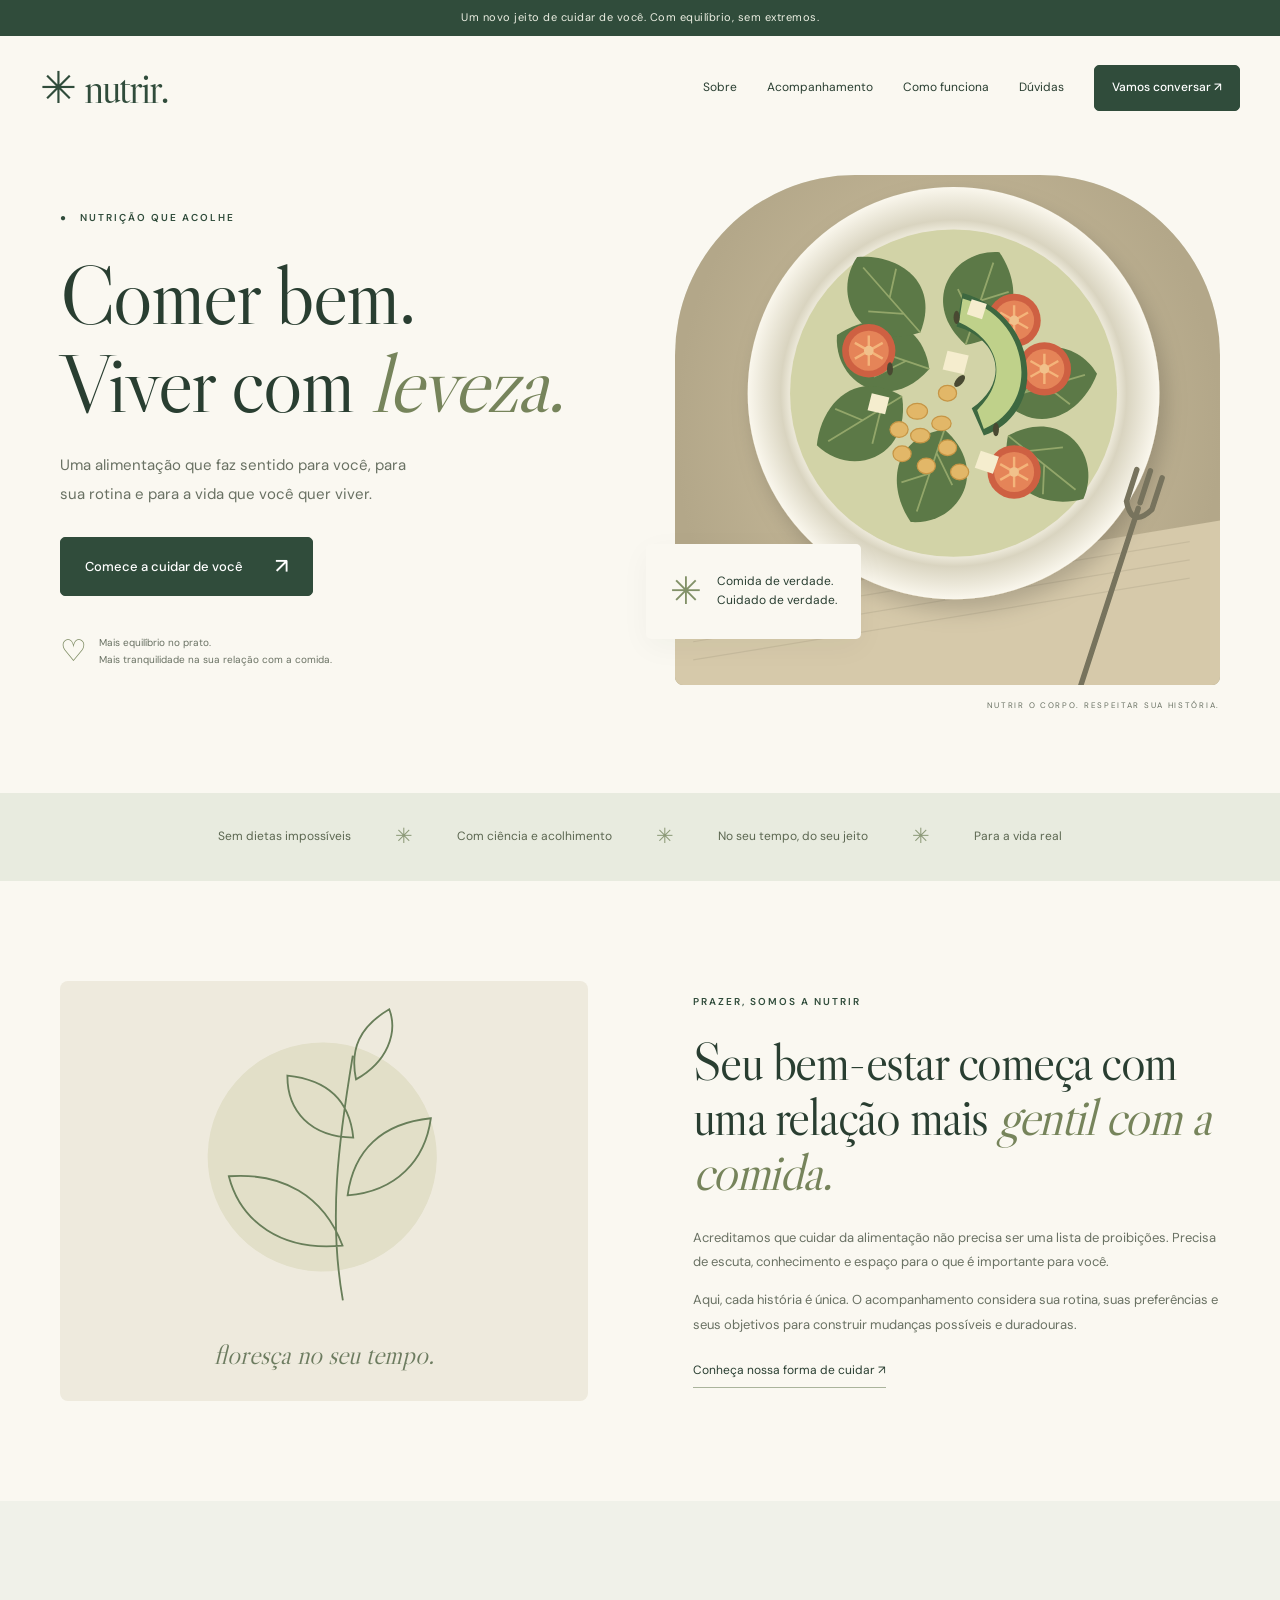
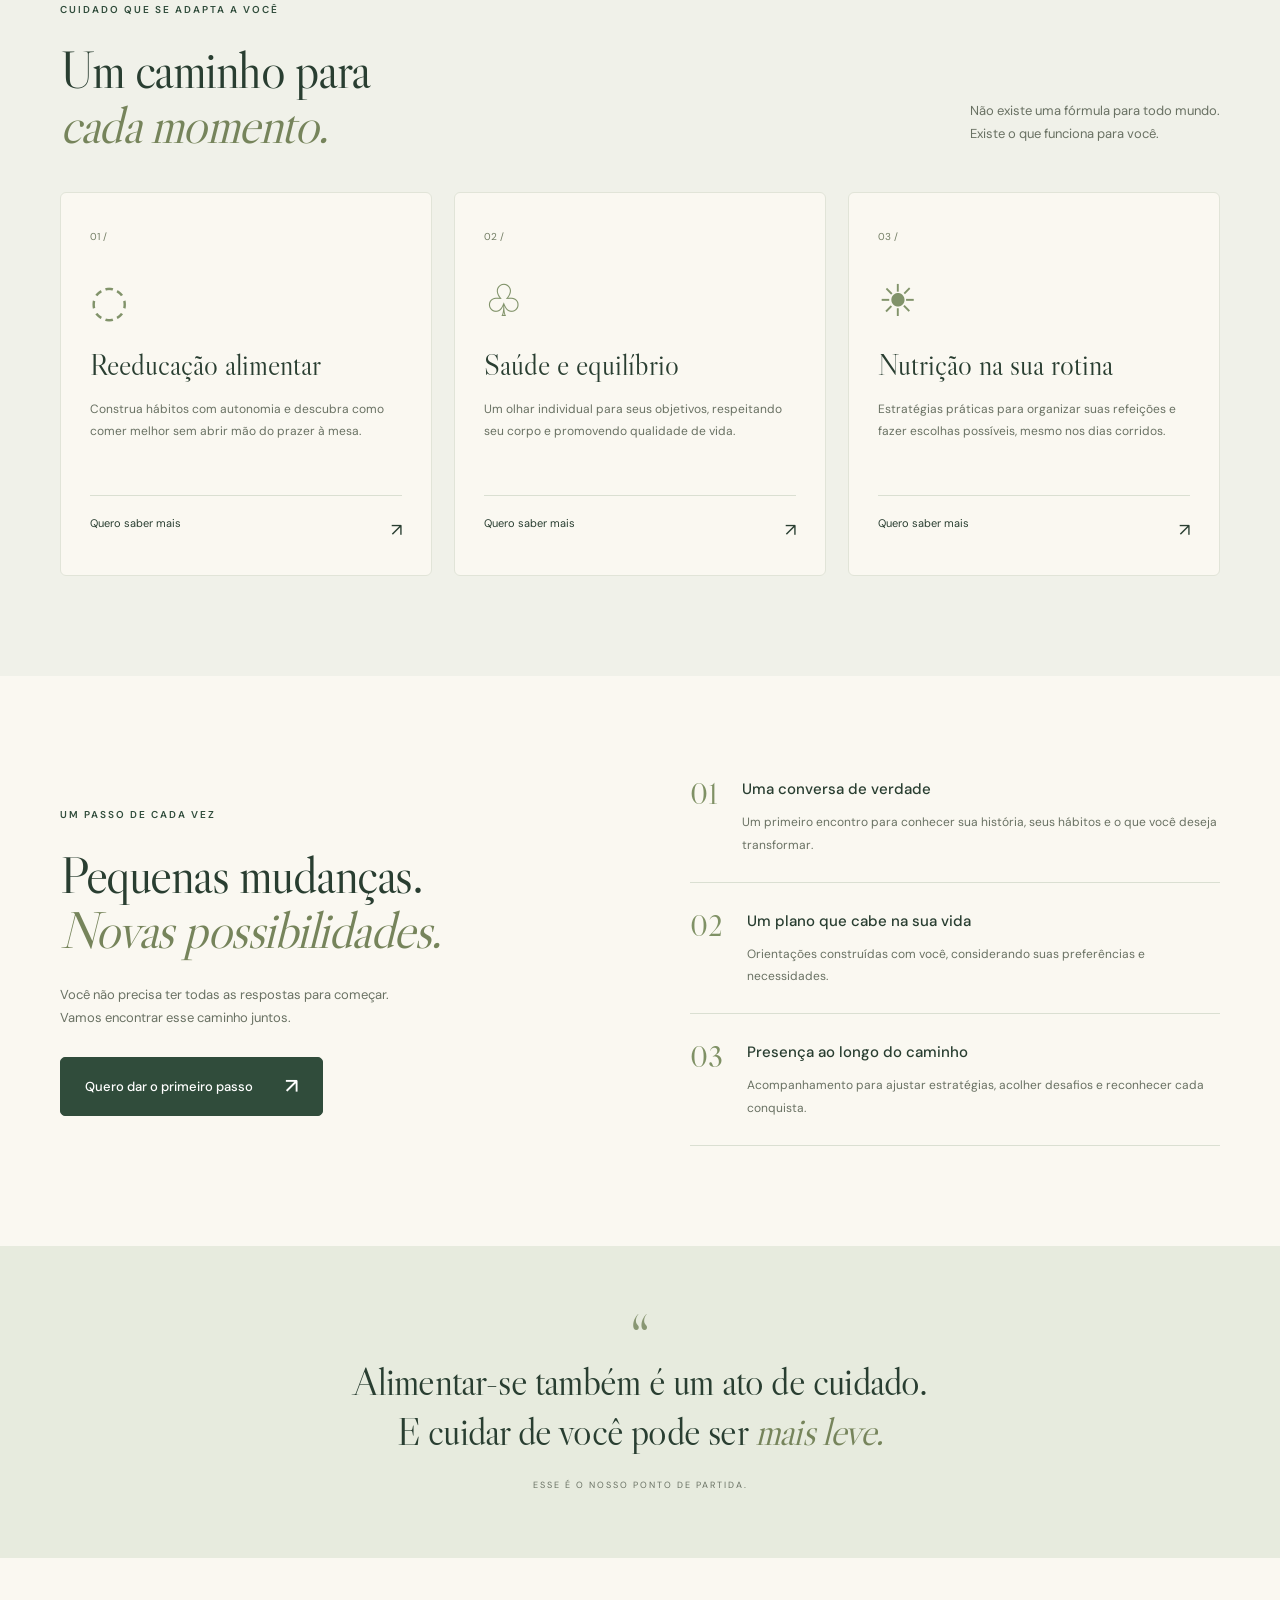
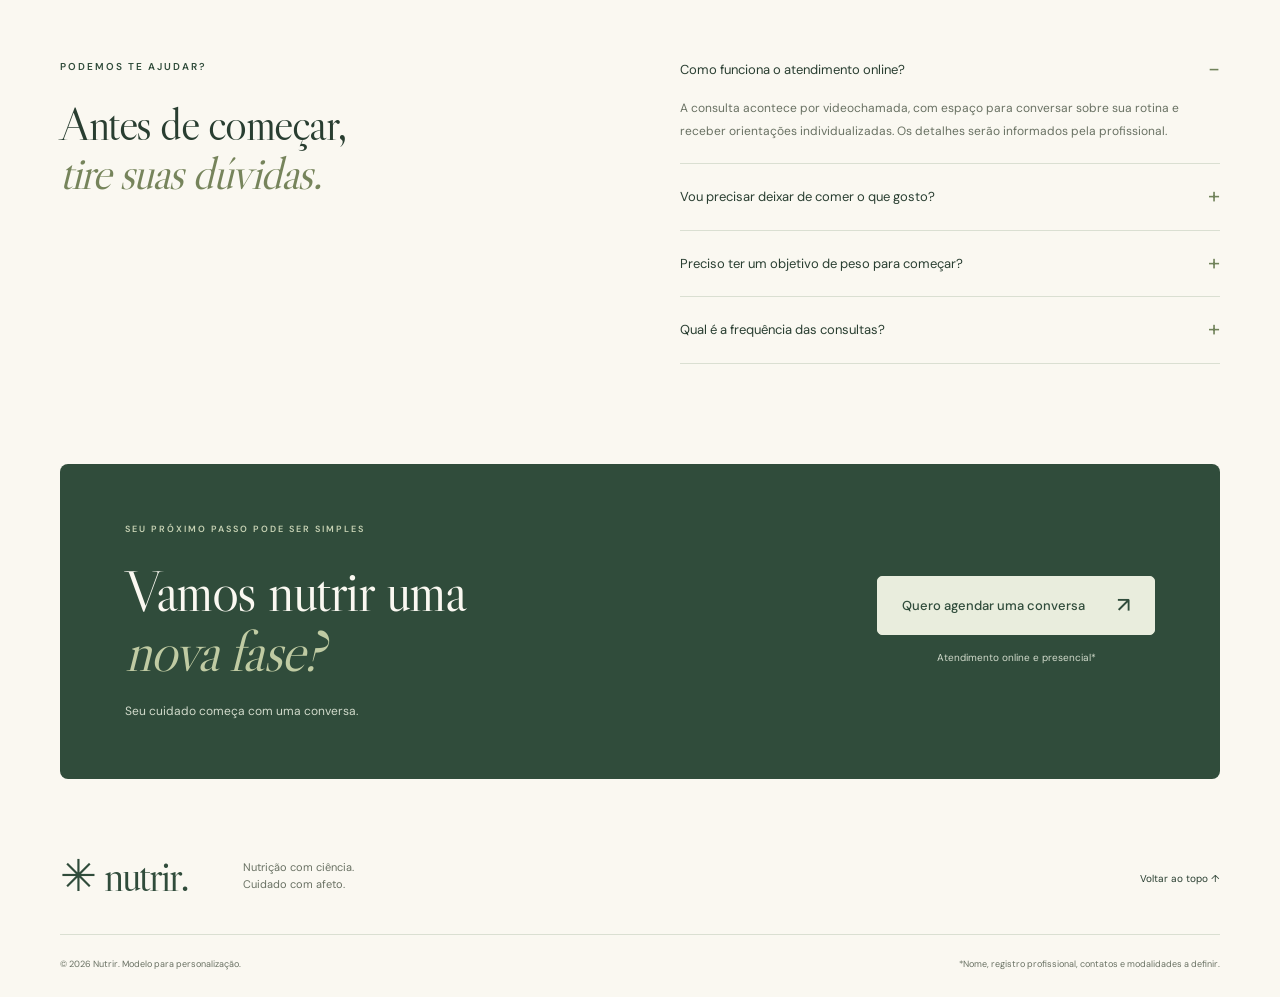
==== index.html @ 552ee69b "Create responsive nutrition website template" ====
<!doctype html><html lang="pt-BR"><head><meta charset="utf-8"><meta name="viewport" content="width=device-width,initial-scale=1"><meta name="description" content="Nutrição com ciência e acolhimento. Um acompanhamento que respeita sua rotina."><title>Nutrir — Nutrição com leveza</title><link rel="stylesheet" href="styles.css"><script src="script.js" defer></script></head><body>
<div class="announcement">Um novo jeito de cuidar de você. Com equilíbrio, sem extremos.</div>
<header><a href="#inicio" class="brand">✳ nutrir.</a><button id="menu" aria-label="Abrir menu" aria-expanded="false" aria-controls="navigation">☰</button><nav id="navigation"><a href="#sobre">Sobre</a><a href="#servicos">Acompanhamento</a><a href="#processo">Como funciona</a><a href="#duvidas">Dúvidas</a><a class="button small" href="#contato">Vamos conversar ↗</a></nav></header>
<main><section class="hero container" id="inicio"><div><p class="eyebrow">● &nbsp; NUTRIÇÃO QUE ACOLHE</p><h1>Comer bem.<br>Viver com <em>leveza.</em></h1><p class="intro">Uma alimentação que faz sentido para você, para sua rotina e para a vida que você quer viver.</p><a class="button" href="#contato">Comece a cuidar de você <span>↗</span></a><div class="note"><span>♡</span><p>Mais equilíbrio no prato.<br>Mais tranquilidade na sua relação com a comida.</p></div></div><div class="visual"><img src="assets/prato.svg" width="1100" height="1100" alt="Ilustração de prato colorido com folhas, tomates e grão-de-bico"><div class="photo-label"><b>✳</b><span>Comida de verdade.<br>Cuidado de verdade.</span></div><p class="caption">NUTRIR O CORPO. RESPEITAR SUA HISTÓRIA.</p></div></section>
<div class="values"><span>Sem dietas impossíveis</span><i>✳</i><span>Com ciência e acolhimento</span><i>✳</i><span>No seu tempo, do seu jeito</span><i>✳</i><span>Para a vida real</span></div>
<section class="about container section" id="sobre"><div class="botanical" aria-hidden="true"><svg viewBox="0 0 340 360" fill="none"><circle cx="170" cy="170" r="125" fill="#e2dfc8"/><path d="M165 328C165 237 190 158 222 67M175 269C108 264 70 224 66 173C124 179 164 211 175 269ZM190 216C243 221 280 193 294 149C240 145 205 169 190 216ZM207 155C161 146 141 114 148 76C190 88 210 115 207 155ZM221 93C258 80 275 51 270 24C235 37 220 59 221 93Z" stroke="#687e59" stroke-width="2"/></svg><span>floresça no seu tempo.</span></div><div><p class="eyebrow">PRAZER, SOMOS A NUTRIR</p><h2>Seu bem-estar começa com uma relação mais <em>gentil com a comida.</em></h2><p>Acreditamos que cuidar da alimentação não precisa ser uma lista de proibições. Precisa de escuta, conhecimento e espaço para o que é importante para você.</p><p>Aqui, cada história é única. O acompanhamento considera sua rotina, suas preferências e seus objetivos para construir mudanças possíveis e duradouras.</p><a class="text-link" href="#processo">Conheça nossa forma de cuidar ↗</a></div></section>
<section class="services section" id="servicos"><div class="container"><div class="section-heading"><div><p class="eyebrow">CUIDADO QUE SE ADAPTA A VOCÊ</p><h2>Um caminho para<br><em>cada momento.</em></h2></div><p>Não existe uma fórmula para todo mundo.<br>Existe o que funciona para você.</p></div><div class="cards"><article><small>01 /</small><div class="symbol">◌</div><h3>Reeducação alimentar</h3><p>Construa hábitos com autonomia e descubra como comer melhor sem abrir mão do prazer à mesa.</p><a href="#contato">Quero saber mais <span>↗</span></a></article><article><small>02 /</small><div class="symbol">♧</div><h3>Saúde e equilíbrio</h3><p>Um olhar individual para seus objetivos, respeitando seu corpo e promovendo qualidade de vida.</p><a href="#contato">Quero saber mais <span>↗</span></a></article><article><small>03 /</small><div class="symbol">☀</div><h3>Nutrição na sua rotina</h3><p>Estratégias práticas para organizar suas refeições e fazer escolhas possíveis, mesmo nos dias corridos.</p><a href="#contato">Quero saber mais <span>↗</span></a></article></div></div></section>
<section class="process container section" id="processo"><div><p class="eyebrow">UM PASSO DE CADA VEZ</p><h2>Pequenas mudanças.<br><em>Novas possibilidades.</em></h2><p>Você não precisa ter todas as respostas para começar. Vamos encontrar esse caminho juntos.</p><a class="button" href="#contato">Quero dar o primeiro passo <span>↗</span></a></div><div class="steps"><article><span>01</span><div><h3>Uma conversa de verdade</h3><p>Um primeiro encontro para conhecer sua história, seus hábitos e o que você deseja transformar.</p></div></article><article><span>02</span><div><h3>Um plano que cabe na sua vida</h3><p>Orientações construídas com você, considerando suas preferências e necessidades.</p></div></article><article><span>03</span><div><h3>Presença ao longo do caminho</h3><p>Acompanhamento para ajustar estratégias, acolher desafios e reconhecer cada conquista.</p></div></article></div></section>
<section class="quote"><div class="container"><span>“</span><h2>Alimentar-se também é um ato de cuidado.<br>E cuidar de você pode ser <em>mais leve.</em></h2><p>ESSE É O NOSSO PONTO DE PARTIDA.</p></div></section>
<section class="faq container section" id="duvidas"><div><p class="eyebrow">PODEMOS TE AJUDAR?</p><h2>Antes de começar,<br><em>tire suas dúvidas.</em></h2></div><div><details open><summary>Como funciona o atendimento online?</summary><p>A consulta acontece por videochamada, com espaço para conversar sobre sua rotina e receber orientações individualizadas. Os detalhes serão informados pela profissional.</p></details><details><summary>Vou precisar deixar de comer o que gosto?</summary><p>A proposta é encontrar equilíbrio e considerar suas preferências. Restrições específicas, quando necessárias, devem ser avaliadas individualmente pela nutricionista.</p></details><details><summary>Preciso ter um objetivo de peso para começar?</summary><p>Não. O acompanhamento também pode ajudar na organização da alimentação, na construção de hábitos e em uma relação mais tranquila com a comida.</p></details><details><summary>Qual é a frequência das consultas?</summary><p>A frequência é combinada conforme suas necessidades e o formato de acompanhamento escolhido, após a avaliação inicial.</p></details></div></section>
<section class="contact container" id="contato"><div><p class="eyebrow">SEU PRÓXIMO PASSO PODE SER SIMPLES</p><h2>Vamos nutrir uma<br><em>nova fase?</em></h2><p>Seu cuidado começa com uma conversa.</p></div><div class="contact-action"><button class="button light" id="contact-button">Quero agendar uma conversa <span>↗</span></button><p>Atendimento online e presencial*</p><p id="contact-status" role="status" hidden>Este é um modelo de demonstração. O contato e as modalidades de atendimento serão adicionados na personalização.</p></div></section></main>
<footer class="container"><div class="footer-top"><a class="brand" href="#inicio">✳ nutrir.</a><p>Nutrição com ciência.<br>Cuidado com afeto.</p><a class="text-link" href="#inicio">Voltar ao topo ↑</a></div><div class="footer-bottom"><span>© <span id="year">2026</span> Nutrir. Modelo para personalização.</span><span>*Nome, registro profissional, contatos e modalidades a definir.</span></div></footer></body></html>
---- styles.css ----
@import url('https://fonts.googleapis.com/css2?family=DM+Sans:wght@400;500;600&family=Libre+Caslon+Display&display=swap');
:root{--cream:#faf8f1;--green:#304c3b;--ink:#293e31;--muted:#697163;--sage:#e8ebdf;--line:#dadfd2;--serif:'Libre Caslon Display',Georgia,serif}*{box-sizing:border-box}html{scroll-behavior:smooth;scroll-padding-top:25px}body{margin:0;background:var(--cream);color:var(--ink);font:15px/1.8 'DM Sans',Arial,sans-serif}a{color:inherit;text-decoration:none}button{font:inherit;cursor:pointer}a:focus-visible,button:focus-visible,summary:focus-visible{outline:3px solid #b57943;outline-offset:5px}h1,h2,h3,p{margin-top:0}h1,h2{font-family:var(--serif);font-weight:400;line-height:1.06;letter-spacing:-1.5px}h2{font-size:52px;margin-bottom:25px}em{color:#76845b;font-weight:400}p{color:var(--muted)}.container{width:min(1160px,calc(100% - 96px));margin:auto}.announcement{background:var(--green);color:#edf0e4;text-align:center;font-size:11px;letter-spacing:.5px;padding:8px 16px}header{width:min(1312px,calc(100% - 80px));margin:auto;min-height:104px;display:flex;align-items:center;justify-content:space-between;gap:24px}.brand{font-family:var(--serif);font-size:44px;letter-spacing:-2px;line-height:1;color:var(--green)}nav{display:flex;align-items:center;gap:30px;font-size:12px}nav>a:hover,.text-link:hover{color:#7b8960}.button{display:inline-flex;align-items:center;justify-content:space-between;gap:32px;background:var(--green);color:white;padding:17px 24px;border:1px solid var(--green);border-radius:5px;font-size:13px;font-weight:500;transition:.2s}.button:hover{background:#45654d;transform:translateY(-2px);color:white}.button span{font-size:21px;line-height:1}.small{padding:11px 17px;font-size:12px}.hero{display:grid;grid-template-columns:1fr 1fr;gap:45px;align-items:center;padding-top:35px;padding-bottom:80px}.eyebrow{font-size:10px;letter-spacing:2px;font-weight:600;color:var(--green);margin-bottom:24px}.hero h1{font-size:83px;margin-bottom:24px;letter-spacing:-2px}.intro{max-width:355px;font-size:15px;line-height:1.9;margin-bottom:29px}.note{display:flex;align-items:center;gap:12px;margin-top:28px}.note p{font-size:10px;line-height:1.7;margin:0}.note>span{font-size:30px;color:#7b8960}.visual{position:relative;padding:0 0 28px 12px}.visual img{width:100%;height:510px;object-fit:cover;border-radius:180px 180px 8px 8px;display:block;background:var(--sage)}.photo-label{position:absolute;bottom:74px;left:-17px;display:flex;gap:15px;align-items:center;background:var(--cream);padding:17px 24px;box-shadow:0 8px 30px #2336210a;border-radius:5px;font-size:12px;line-height:1.6}.photo-label b{font-size:38px;color:#829168;font-weight:400}.caption{position:absolute;bottom:0;right:0;font-size:8px;letter-spacing:1.7px;margin:0}.values{display:flex;justify-content:center;align-items:center;gap:44px;padding:25px 24px;background:var(--sage);font-size:12px;color:#5c6751}.values i{font-style:normal;font-size:21px;color:#8c9978}.section{padding-top:100px;padding-bottom:100px}.about{display:grid;grid-template-columns:1fr 1fr;gap:105px;align-items:center}.botanical{height:420px;background:#eeeadd;border-radius:8px;display:flex;flex-direction:column;align-items:center;justify-content:center;overflow:hidden}.botanical svg{height:330px;max-width:100%;transform:rotate(-10deg)}.botanical>span{font-family:var(--serif);font-style:italic;font-size:27px;color:#6d7c60}.about p:not(.eyebrow){font-size:13px;line-height:1.9}.text-link{display:inline-block;font-size:12px;border-bottom:1px solid #aab49c;padding-bottom:5px;margin-top:10px}.services{background:#f0f1e9}.section-heading{display:flex;justify-content:space-between;align-items:end;margin-bottom:39px}.section-heading h2{margin-bottom:0}.section-heading>p{font-size:13px;margin-bottom:7px}.cards{display:grid;grid-template-columns:repeat(3,1fr);gap:22px}.cards article{background:var(--cream);border:1px solid #e1e4d8;border-radius:6px;padding:29px}.cards small{font-size:10px;color:#717c63}.symbol{font-size:44px;line-height:1;margin:30px 0 25px;color:#81936a}.cards h3{font-family:var(--serif);font-size:29px;font-weight:400;line-height:1.2;margin-bottom:15px}.cards p{font-size:12px;line-height:1.9;min-height:70px}.cards a{display:flex;justify-content:space-between;border-top:1px solid var(--line);padding-top:18px;margin-top:27px;font-size:11px}.cards a span{font-size:18px}.process{display:grid;grid-template-columns:1fr 1fr;gap:100px;align-items:center}.process>div>p:not(.eyebrow){font-size:13px;max-width:340px;margin-bottom:27px}.steps article{display:flex;gap:24px;padding:25px 0;border-bottom:1px solid var(--line)}.steps article:first-child{padding-top:0}.steps article>span{font-family:var(--serif);color:#7f9165;font-size:29px;line-height:1.3}.steps h3{font-size:15px;font-weight:500;margin-bottom:8px}.steps p{font-size:12px;line-height:1.9;margin:0}.quote{background:#e7ebde;text-align:center;padding:58px 0 65px}.quote .container>span{font-family:var(--serif);font-size:75px;line-height:1;color:#899773;display:block;height:52px}.quote h2{font-size:39px;line-height:1.3;letter-spacing:-.8px;margin-bottom:20px}.quote p{font-size:9px;letter-spacing:2px;margin:0}.faq{display:grid;grid-template-columns:1fr 1fr;gap:80px}.faq h2{font-size:46px}details{border-bottom:1px solid var(--line);padding:21px 0}details:first-child{padding-top:0}summary{font-size:13px;list-style:none;cursor:pointer;display:flex;justify-content:space-between;gap:20px}summary::-webkit-details-marker{display:none}summary:after{content:'+';font-size:22px;color:#71835b;line-height:1}details[open] summary:after{content:'−'}details p{font-size:12px;line-height:1.9;padding-right:22px;margin:15px 0 0}.contact{background:var(--green);color:var(--cream);border-radius:8px;display:flex;align-items:center;justify-content:space-between;padding:57px 65px;gap:40px;margin-bottom:60px}.contact .eyebrow{color:#c7d2b4;font-size:9px}.contact h2{font-size:57px;margin-bottom:19px}.contact h2 em{color:#c0cba3}.contact p:not(.eyebrow){color:#d1dacb;font-size:12px;margin-bottom:0}.contact-action{max-width:320px}.light{background:#e9eddd;color:var(--green);border-color:#e9eddd}.light:hover{background:white;color:var(--green)}.contact-action>p{text-align:center;margin-top:14px;font-size:10px!important}#contact-status{text-align:left;background:#ffffff10;padding:14px;border-radius:4px}footer{padding-bottom:25px}.footer-top{display:flex;align-items:center;gap:55px;padding:15px 0 36px}.footer-top p{font-size:11px;line-height:1.6;margin:0}.footer-top>.text-link{margin-left:auto;border:0;font-size:10px}.footer-bottom{border-top:1px solid var(--line);padding-top:21px;display:flex;justify-content:space-between;gap:20px;font-size:9px;color:#697163}#menu{display:none}
@media(max-width:1000px){.container{width:calc(100% - 64px)}header{width:calc(100% - 48px)}nav{gap:18px}.hero{gap:25px}.hero h1{font-size:65px}.visual img{height:450px}.values{gap:22px;font-size:10px}.about,.process{gap:50px}h2{font-size:44px}.cards article{padding:23px}.cards h3{font-size:25px}.contact{padding:45px}.faq{gap:40px}}
@media(max-width:760px){.container{width:calc(100% - 40px)}.announcement{font-size:9px}header{min-height:82px;width:calc(100% - 40px);position:relative}.brand{font-size:38px}#menu{display:block;background:none;border:1px solid var(--line);border-radius:4px;padding:4px 11px;color:var(--green);font-size:22px}nav{display:none;position:absolute;top:75px;right:0;left:0;background:var(--cream);border:1px solid var(--line);padding:24px;z-index:5;box-shadow:0 12px 20px #304c3b12;align-items:stretch}nav.open{display:flex;flex-direction:column}.hero{grid-template-columns:1fr;padding-top:22px;padding-bottom:45px;gap:35px}.hero h1{font-size:68px}.hero .eyebrow{font-size:9px}.intro{max-width:370px;font-size:14px}.visual{padding-left:20px;padding-right:5px;width:min(100%,460px);margin:auto}.visual img{height:400px;border-radius:150px 150px 6px 6px}.photo-label{left:0;bottom:58px;padding:13px 20px}.values{flex-wrap:wrap;gap:10px 17px;padding:22px 14px}.values span{font-size:10px}.values i{font-size:14px}.values i:last-of-type{display:none}.section{padding-top:64px;padding-bottom:64px}.about{grid-template-columns:1fr;gap:35px}.botanical{height:330px;order:2}.botanical svg{height:260px}h2{font-size:43px}.eyebrow{font-size:9px;margin-bottom:20px}.section-heading{display:block;margin-bottom:28px}.section-heading>p{margin-top:22px}.cards{grid-template-columns:1fr;gap:15px}.cards article{padding:25px}.symbol{margin:18px 0;font-size:36px}.cards h3{font-size:30px}.cards p{min-height:0;max-width:390px}.cards a{margin-top:22px}.process{grid-template-columns:1fr;gap:36px}.quote{padding:45px 0}.quote h2{font-size:31px}.quote h2 br{display:none}.quote p{font-size:8px}.faq{grid-template-columns:1fr;gap:18px}.faq h2{font-size:43px}summary{font-size:12px}.contact{display:block;padding:35px 26px;margin-bottom:35px}.contact h2{font-size:51px}.contact-action{margin-top:28px;max-width:100%}.contact-action .button{width:100%;font-size:12px;gap:16px}.footer-top{gap:20px;flex-wrap:wrap;padding-bottom:26px}.footer-top p{font-size:10px}.footer-top>.text-link{margin-left:auto}.footer-bottom{flex-direction:column;gap:6px;font-size:8px}}
@media(prefers-reduced-motion:reduce){html{scroll-behavior:auto}.button{transition:none}.button:hover{transform:none}}
/* Let grid content shrink with narrow screens. */
.hero>div,.about>div,.process>div,.faq>div{min-width:0}
@media(max-width:760px){.hero h1{font-size:clamp(48px,15vw,68px)}.hero{grid-template-columns:minmax(0,1fr)}}
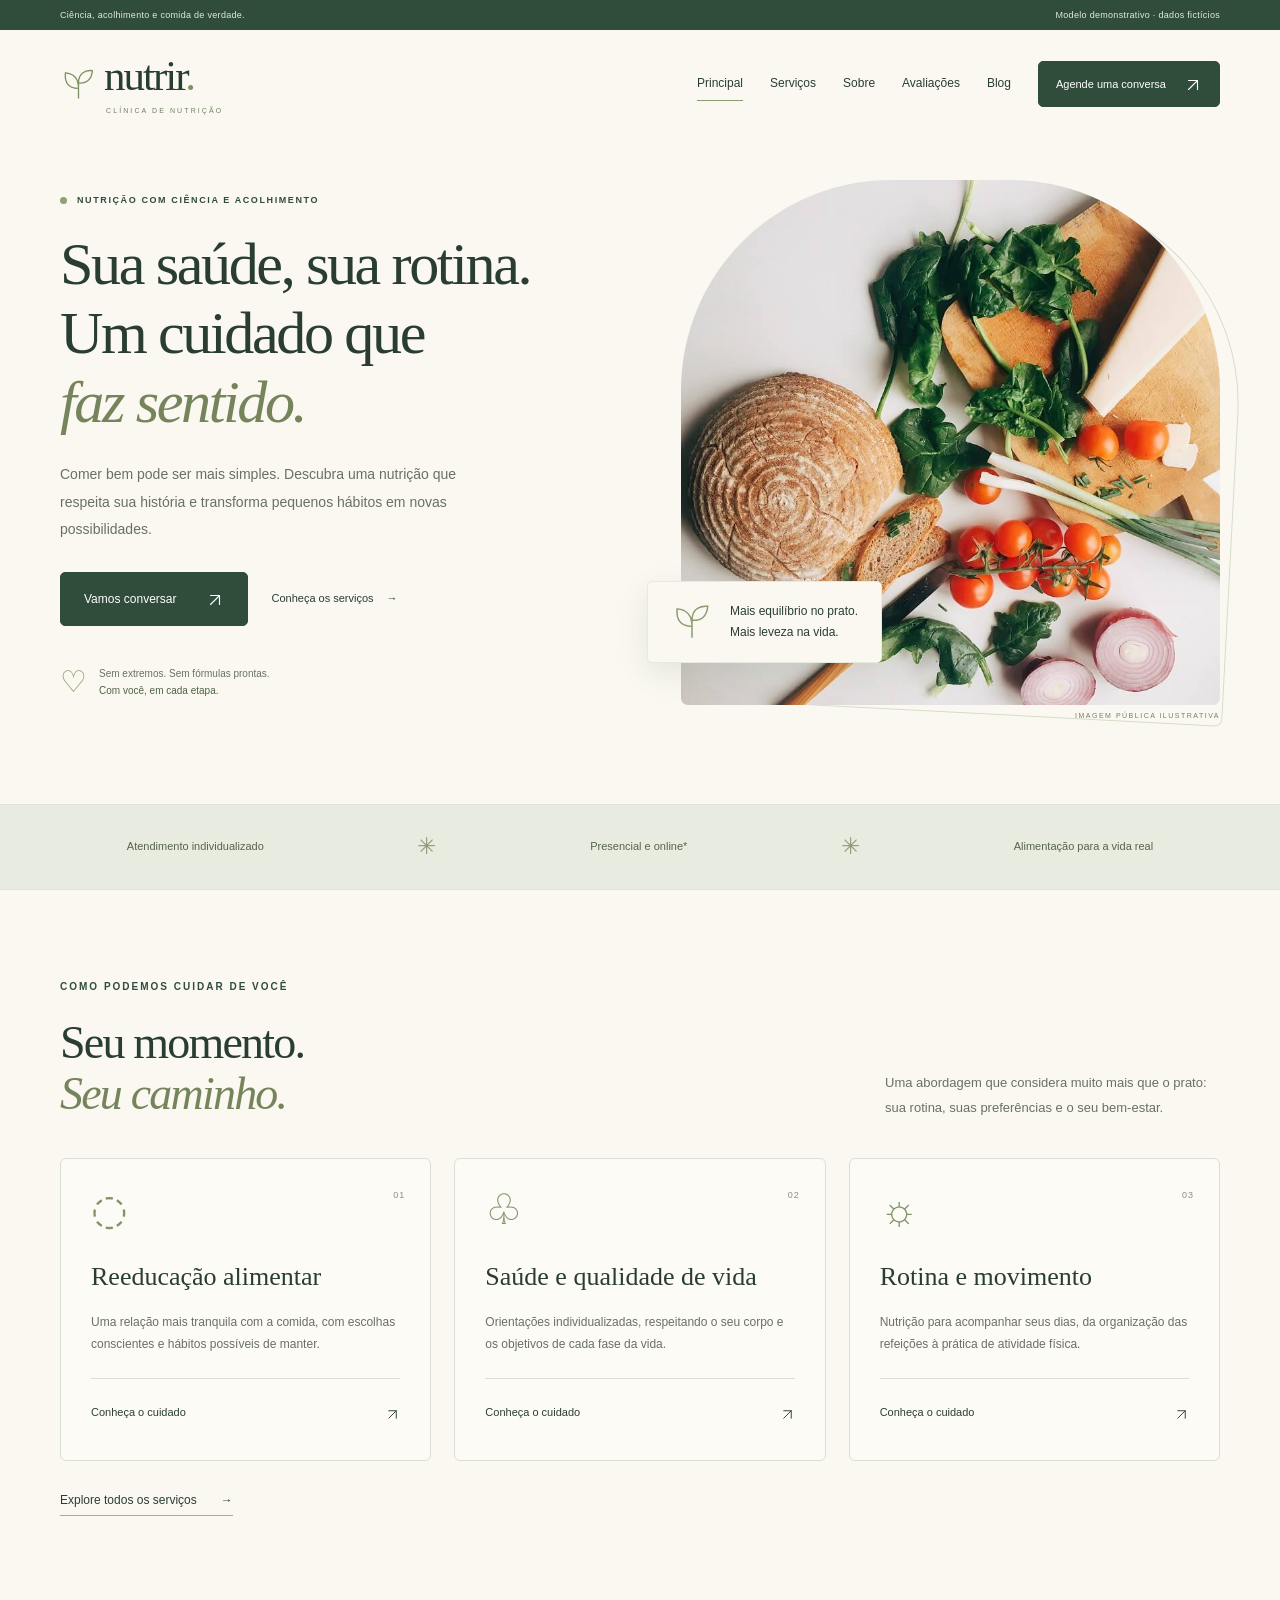
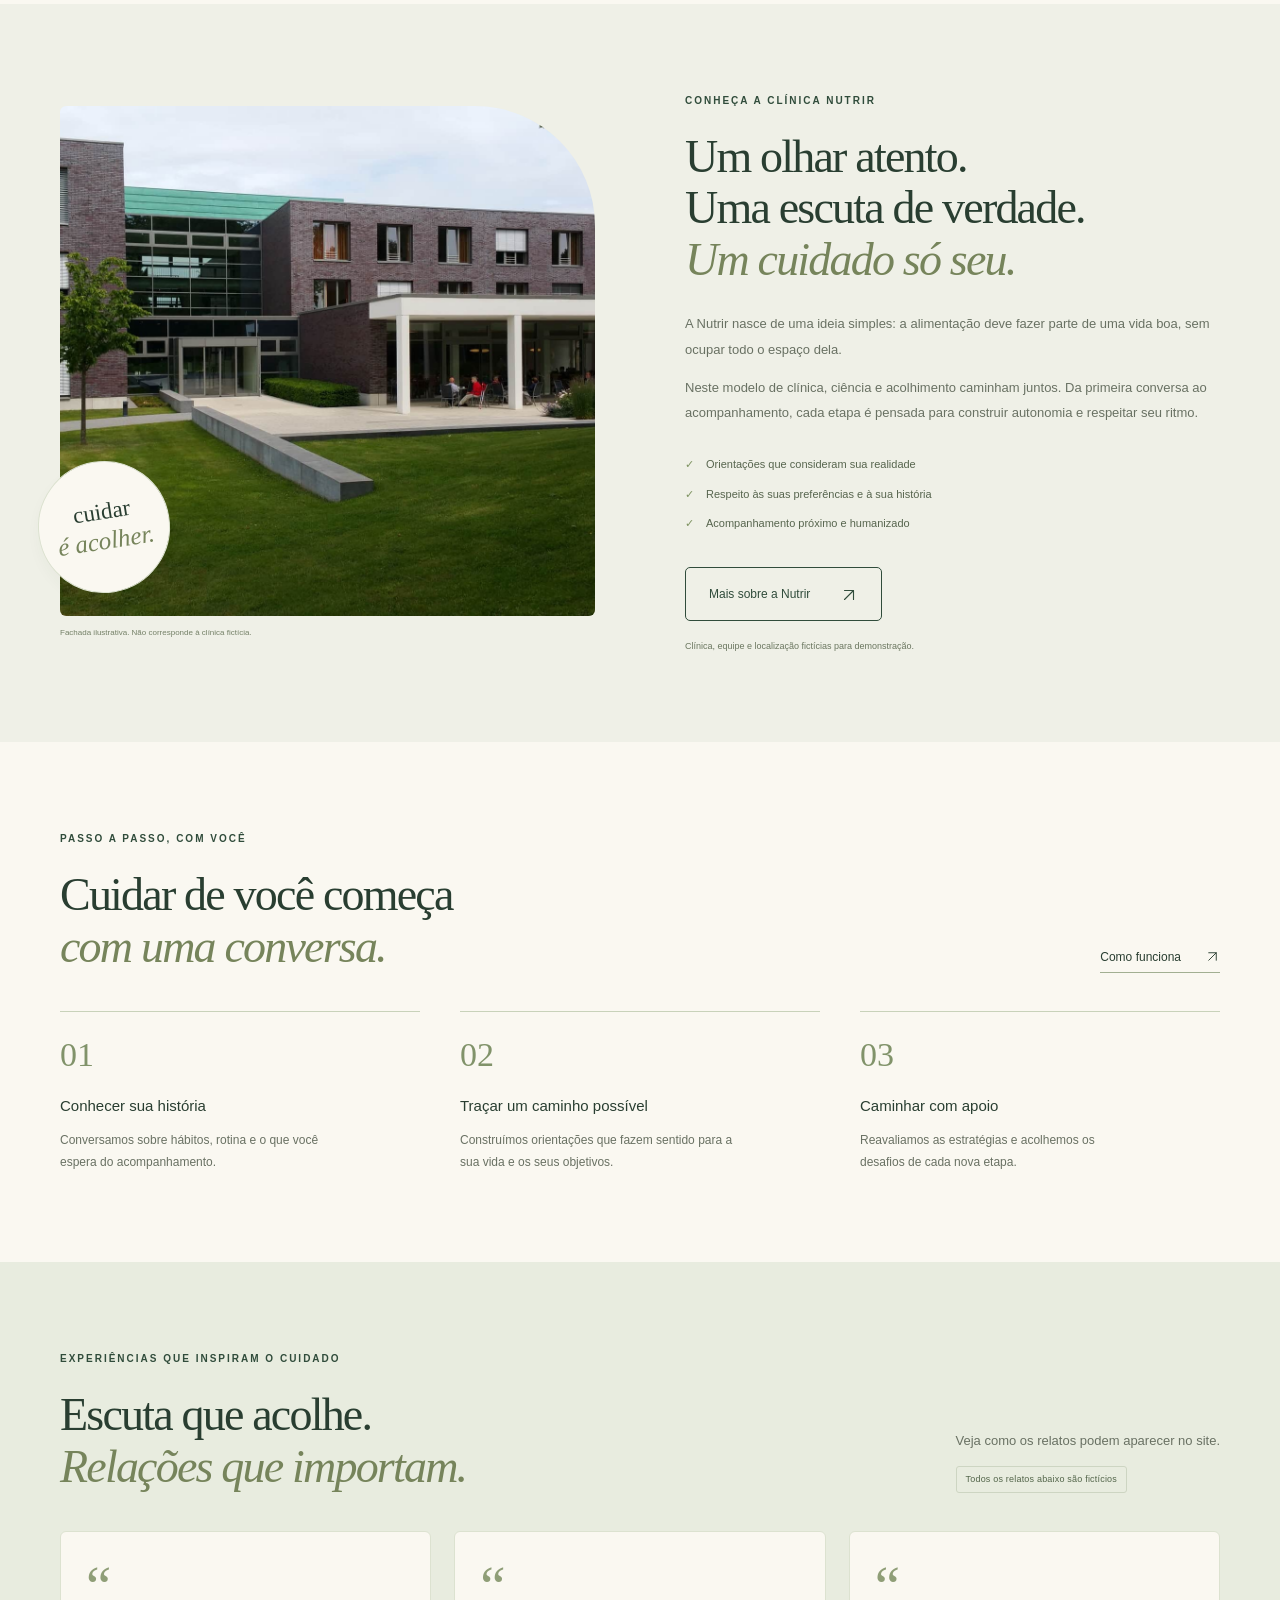
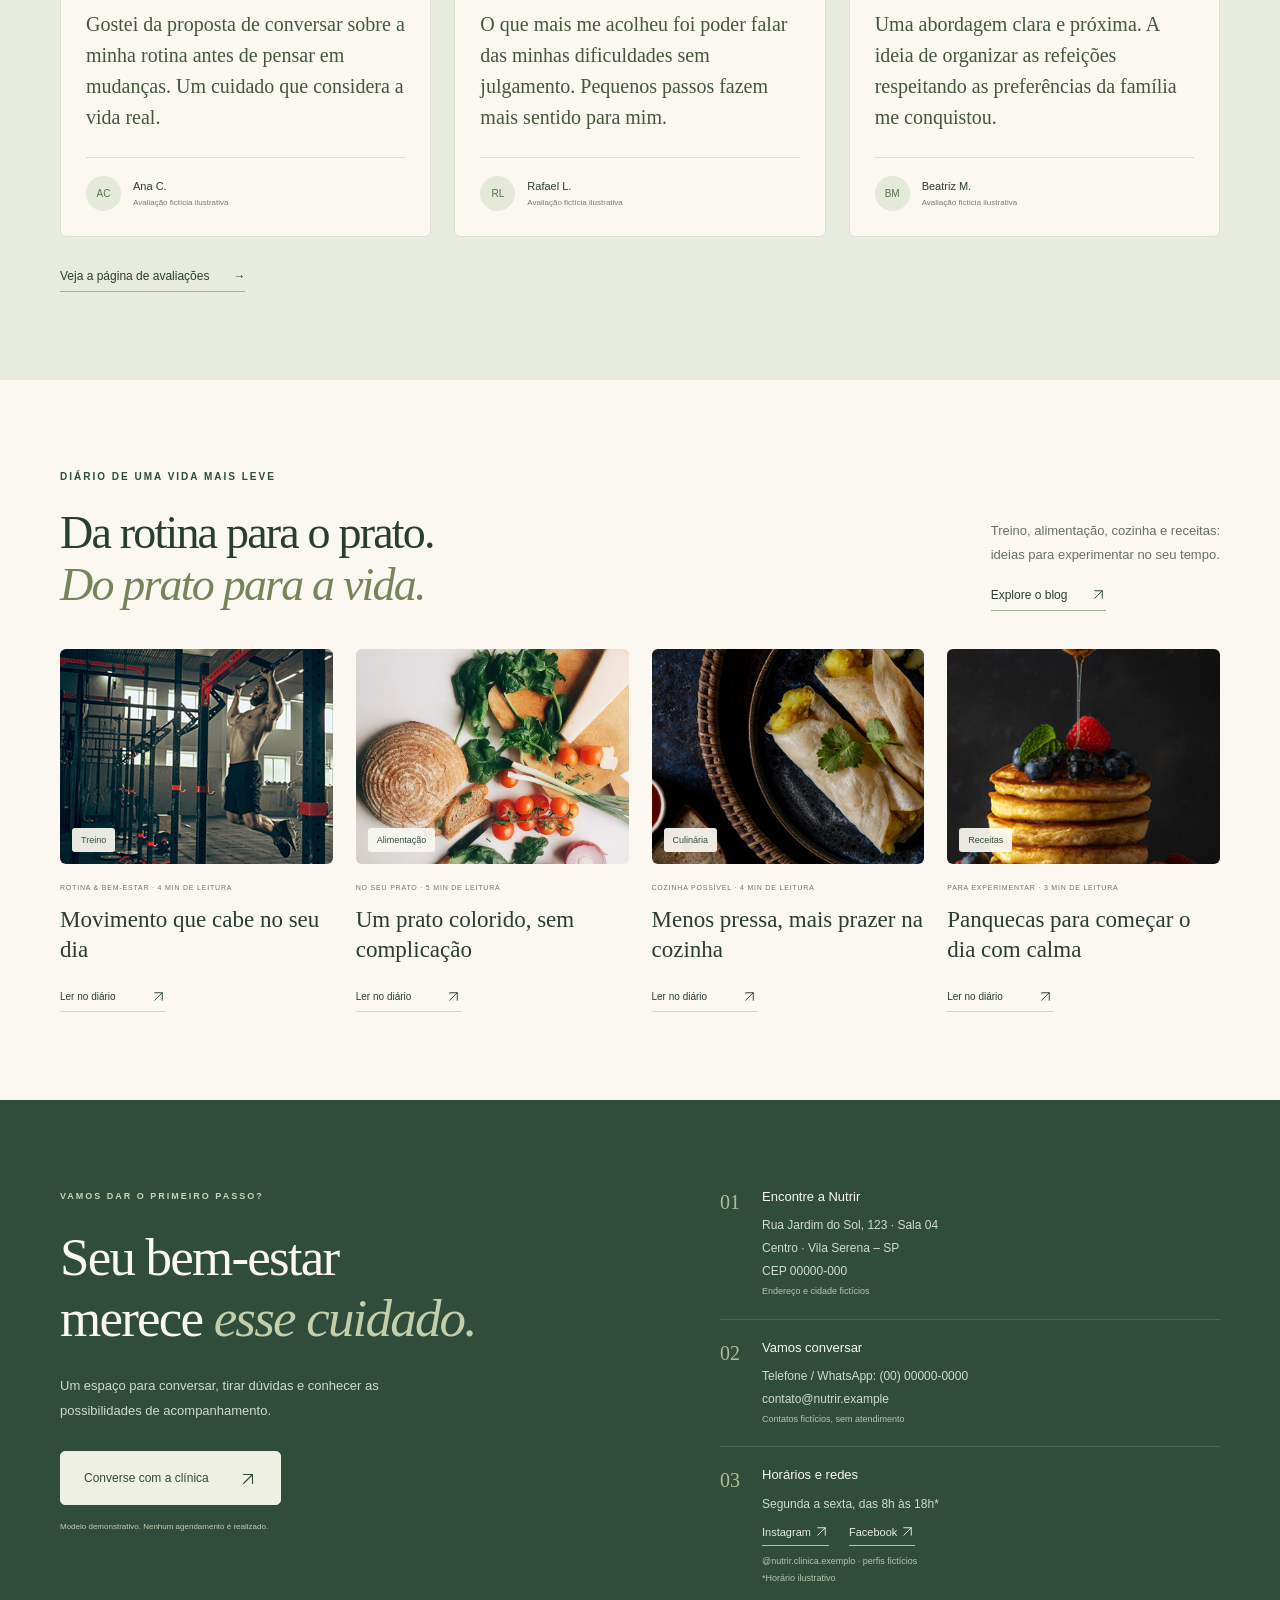
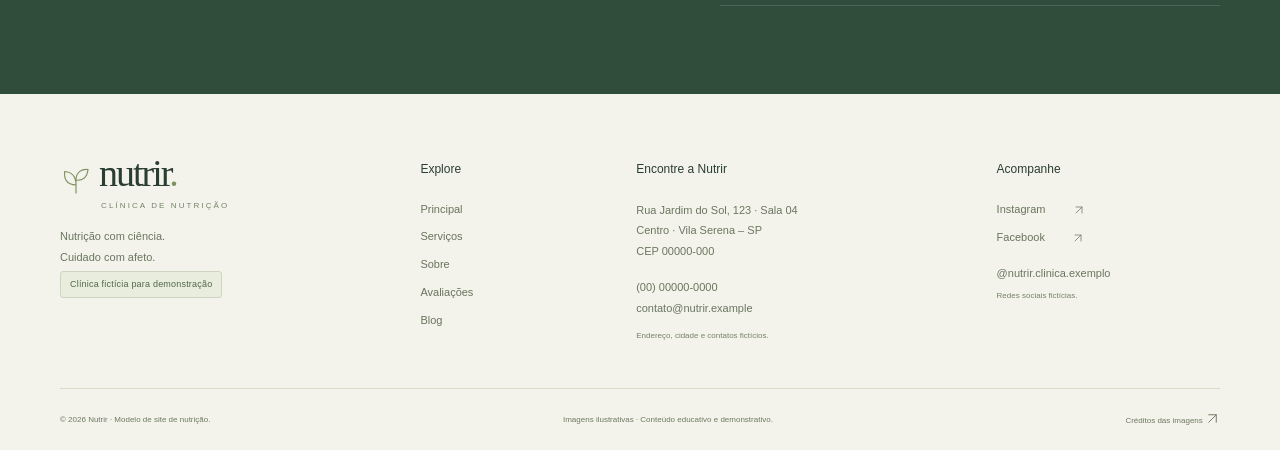
==== commit eec0b052: "Expand nutrition site with clinic pages and routine blog" ====
--- a/index.html
+++ b/index.html
@@ -1,12 +1,22 @@
-<!doctype html><html lang="pt-BR"><head><meta charset="utf-8"><meta name="viewport" content="width=device-width,initial-scale=1"><meta name="description" content="Nutrição com ciência e acolhimento. Um acompanhamento que respeita sua rotina."><title>Nutrir — Nutrição com leveza</title><link rel="stylesheet" href="styles.css"><script src="script.js" defer></script></head><body>
-<div class="announcement">Um novo jeito de cuidar de você. Com equilíbrio, sem extremos.</div>
-<header><a href="#inicio" class="brand">✳ nutrir.</a><button id="menu" aria-label="Abrir menu" aria-expanded="false" aria-controls="navigation">☰</button><nav id="navigation"><a href="#sobre">Sobre</a><a href="#servicos">Acompanhamento</a><a href="#processo">Como funciona</a><a href="#duvidas">Dúvidas</a><a class="button small" href="#contato">Vamos conversar ↗</a></nav></header>
-<main><section class="hero container" id="inicio"><div><p class="eyebrow">● &nbsp; NUTRIÇÃO QUE ACOLHE</p><h1>Comer bem.<br>Viver com <em>leveza.</em></h1><p class="intro">Uma alimentação que faz sentido para você, para sua rotina e para a vida que você quer viver.</p><a class="button" href="#contato">Comece a cuidar de você <span>↗</span></a><div class="note"><span>♡</span><p>Mais equilíbrio no prato.<br>Mais tranquilidade na sua relação com a comida.</p></div></div><div class="visual"><img src="assets/prato.svg" width="1100" height="1100" alt="Ilustração de prato colorido com folhas, tomates e grão-de-bico"><div class="photo-label"><b>✳</b><span>Comida de verdade.<br>Cuidado de verdade.</span></div><p class="caption">NUTRIR O CORPO. RESPEITAR SUA HISTÓRIA.</p></div></section>
-<div class="values"><span>Sem dietas impossíveis</span><i>✳</i><span>Com ciência e acolhimento</span><i>✳</i><span>No seu tempo, do seu jeito</span><i>✳</i><span>Para a vida real</span></div>
-<section class="about container section" id="sobre"><div class="botanical" aria-hidden="true"><svg viewBox="0 0 340 360" fill="none"><circle cx="170" cy="170" r="125" fill="#e2dfc8"/><path d="M165 328C165 237 190 158 222 67M175 269C108 264 70 224 66 173C124 179 164 211 175 269ZM190 216C243 221 280 193 294 149C240 145 205 169 190 216ZM207 155C161 146 141 114 148 76C190 88 210 115 207 155ZM221 93C258 80 275 51 270 24C235 37 220 59 221 93Z" stroke="#687e59" stroke-width="2"/></svg><span>floresça no seu tempo.</span></div><div><p class="eyebrow">PRAZER, SOMOS A NUTRIR</p><h2>Seu bem-estar começa com uma relação mais <em>gentil com a comida.</em></h2><p>Acreditamos que cuidar da alimentação não precisa ser uma lista de proibições. Precisa de escuta, conhecimento e espaço para o que é importante para você.</p><p>Aqui, cada história é única. O acompanhamento considera sua rotina, suas preferências e seus objetivos para construir mudanças possíveis e duradouras.</p><a class="text-link" href="#processo">Conheça nossa forma de cuidar ↗</a></div></section>
-<section class="services section" id="servicos"><div class="container"><div class="section-heading"><div><p class="eyebrow">CUIDADO QUE SE ADAPTA A VOCÊ</p><h2>Um caminho para<br><em>cada momento.</em></h2></div><p>Não existe uma fórmula para todo mundo.<br>Existe o que funciona para você.</p></div><div class="cards"><article><small>01 /</small><div class="symbol">◌</div><h3>Reeducação alimentar</h3><p>Construa hábitos com autonomia e descubra como comer melhor sem abrir mão do prazer à mesa.</p><a href="#contato">Quero saber mais <span>↗</span></a></article><article><small>02 /</small><div class="symbol">♧</div><h3>Saúde e equilíbrio</h3><p>Um olhar individual para seus objetivos, respeitando seu corpo e promovendo qualidade de vida.</p><a href="#contato">Quero saber mais <span>↗</span></a></article><article><small>03 /</small><div class="symbol">☀</div><h3>Nutrição na sua rotina</h3><p>Estratégias práticas para organizar suas refeições e fazer escolhas possíveis, mesmo nos dias corridos.</p><a href="#contato">Quero saber mais <span>↗</span></a></article></div></div></section>
-<section class="process container section" id="processo"><div><p class="eyebrow">UM PASSO DE CADA VEZ</p><h2>Pequenas mudanças.<br><em>Novas possibilidades.</em></h2><p>Você não precisa ter todas as respostas para começar. Vamos encontrar esse caminho juntos.</p><a class="button" href="#contato">Quero dar o primeiro passo <span>↗</span></a></div><div class="steps"><article><span>01</span><div><h3>Uma conversa de verdade</h3><p>Um primeiro encontro para conhecer sua história, seus hábitos e o que você deseja transformar.</p></div></article><article><span>02</span><div><h3>Um plano que cabe na sua vida</h3><p>Orientações construídas com você, considerando suas preferências e necessidades.</p></div></article><article><span>03</span><div><h3>Presença ao longo do caminho</h3><p>Acompanhamento para ajustar estratégias, acolher desafios e reconhecer cada conquista.</p></div></article></div></section>
-<section class="quote"><div class="container"><span>“</span><h2>Alimentar-se também é um ato de cuidado.<br>E cuidar de você pode ser <em>mais leve.</em></h2><p>ESSE É O NOSSO PONTO DE PARTIDA.</p></div></section>
-<section class="faq container section" id="duvidas"><div><p class="eyebrow">PODEMOS TE AJUDAR?</p><h2>Antes de começar,<br><em>tire suas dúvidas.</em></h2></div><div><details open><summary>Como funciona o atendimento online?</summary><p>A consulta acontece por videochamada, com espaço para conversar sobre sua rotina e receber orientações individualizadas. Os detalhes serão informados pela profissional.</p></details><details><summary>Vou precisar deixar de comer o que gosto?</summary><p>A proposta é encontrar equilíbrio e considerar suas preferências. Restrições específicas, quando necessárias, devem ser avaliadas individualmente pela nutricionista.</p></details><details><summary>Preciso ter um objetivo de peso para começar?</summary><p>Não. O acompanhamento também pode ajudar na organização da alimentação, na construção de hábitos e em uma relação mais tranquila com a comida.</p></details><details><summary>Qual é a frequência das consultas?</summary><p>A frequência é combinada conforme suas necessidades e o formato de acompanhamento escolhido, após a avaliação inicial.</p></details></div></section>
-<section class="contact container" id="contato"><div><p class="eyebrow">SEU PRÓXIMO PASSO PODE SER SIMPLES</p><h2>Vamos nutrir uma<br><em>nova fase?</em></h2><p>Seu cuidado começa com uma conversa.</p></div><div class="contact-action"><button class="button light" id="contact-button">Quero agendar uma conversa <span>↗</span></button><p>Atendimento online e presencial*</p><p id="contact-status" role="status" hidden>Este é um modelo de demonstração. O contato e as modalidades de atendimento serão adicionados na personalização.</p></div></section></main>
-<footer class="container"><div class="footer-top"><a class="brand" href="#inicio">✳ nutrir.</a><p>Nutrição com ciência.<br>Cuidado com afeto.</p><a class="text-link" href="#inicio">Voltar ao topo ↑</a></div><div class="footer-bottom"><span>© <span id="year">2026</span> Nutrir. Modelo para personalização.</span><span>*Nome, registro profissional, contatos e modalidades a definir.</span></div></footer></body></html>
+<!doctype html>
+<html lang="pt-BR">
+<head>
+  <meta charset="utf-8"><meta name="viewport" content="width=device-width,initial-scale=1">
+  <meta name="description" content="Conheça a Nutrir: um modelo de clínica de nutrição com cuidado individualizado, alimentação possível e uma rotina mais leve.">
+  <meta name="theme-color" content="#304c3b"><title>Nutrir — Nutrição para viver bem</title>
+  <link rel="icon" href="assets/favicon.svg" type="image/svg+xml"><link rel="stylesheet" href="styles.css"><script src="script.js" defer></script>
+</head>
+<body><a class="skip-link" href="#conteudo">Pular para o conteúdo</a><header data-site-header></header>
+<main id="conteudo">
+  <section class="home-hero container">
+    <div class="hero-copy"><p class="eyebrow"><span class="tiny-leaf"></span> NUTRIÇÃO COM CIÊNCIA E ACOLHIMENTO</p><h1>Sua saúde, sua rotina.<br>Um cuidado que<br><em>faz sentido.</em></h1><p class="hero-description">Comer bem pode ser mais simples. Descubra uma nutrição que respeita sua história e transforma pequenos hábitos em novas possibilidades.</p><div class="hero-actions"><button type="button" class="button" data-demo-contact>Vamos conversar <span aria-hidden="true"><svg class="ui-arrow" viewBox="0 0 24 24" fill="none" aria-hidden="true" focusable="false"><path d="M6 18 18 6M6 6h12v12" stroke="currentColor" stroke-width="1.5" stroke-linecap="round" stroke-linejoin="round"/></svg></span></button><a class="hero-link" href="servicos.html">Conheça os serviços <span aria-hidden="true">→</span></a></div><div class="hero-assurance"><span class="line-icon" aria-hidden="true">♡</span><p>Sem extremos. Sem fórmulas prontas.<br><strong>Com você, em cada etapa.</strong></p></div></div>
+    <div class="hero-media"><div class="hero-halo"></div><img class="hero-image" src="assets/salada.jpg" width="900" height="1000" alt="Pão integral, folhas e tomates sobre uma bancada, imagem ilustrativa" fetchpriority="high"><span class="hero-photo-caption">IMAGEM PÚBLICA ILUSTRATIVA</span><div class="hero-tag"><svg viewBox="0 0 48 48" width="42" height="42" fill="none" aria-hidden="true"><path d="M24 42V19M24 29C9 29 6 19 7 9C20 10 24 18 24 29ZM24 22C24 10 32 5 42 6C41 17 35 23 24 22Z" stroke="currentColor" stroke-width="1.7"/></svg><span>Mais equilíbrio no prato.<br><strong>Mais leveza na vida.</strong></span></div></div>
+  </section>
+  <div class="care-ribbon"><div class="container"><span>Atendimento individualizado</span><i aria-hidden="true">✳</i><span>Presencial e online*</span><i aria-hidden="true">✳</i><span>Alimentação para a vida real</span></div></div>
+  <section class="section container home-services"><div class="section-intro"><div><p class="eyebrow">COMO PODEMOS CUIDAR DE VOCÊ</p><h2>Seu momento.<br><em>Seu caminho.</em></h2></div><p>Uma abordagem que considera muito mais que o prato: sua rotina, suas preferências e o seu bem-estar.</p></div><div class="service-grid"><article class="service-tile"><span class="tile-icon" aria-hidden="true">◌</span><span class="tile-number">01</span><h3>Reeducação alimentar</h3><p>Uma relação mais tranquila com a comida, com escolhas conscientes e hábitos possíveis de manter.</p><a class="card-link" href="servicos.html#reeducacao">Conheça o cuidado <span aria-hidden="true"><svg class="ui-arrow" viewBox="0 0 24 24" fill="none" aria-hidden="true" focusable="false"><path d="M6 18 18 6M6 6h12v12" stroke="currentColor" stroke-width="1.5" stroke-linecap="round" stroke-linejoin="round"/></svg></span></a></article><article class="service-tile"><span class="tile-icon" aria-hidden="true">♧</span><span class="tile-number">02</span><h3>Saúde e qualidade de vida</h3><p>Orientações individualizadas, respeitando o seu corpo e os objetivos de cada fase da vida.</p><a class="card-link" href="servicos.html#saude">Conheça o cuidado <span aria-hidden="true"><svg class="ui-arrow" viewBox="0 0 24 24" fill="none" aria-hidden="true" focusable="false"><path d="M6 18 18 6M6 6h12v12" stroke="currentColor" stroke-width="1.5" stroke-linecap="round" stroke-linejoin="round"/></svg></span></a></article><article class="service-tile"><span class="tile-icon" aria-hidden="true">☼</span><span class="tile-number">03</span><h3>Rotina e movimento</h3><p>Nutrição para acompanhar seus dias, da organização das refeições à prática de atividade física.</p><a class="card-link" href="servicos.html#rotina">Conheça o cuidado <span aria-hidden="true"><svg class="ui-arrow" viewBox="0 0 24 24" fill="none" aria-hidden="true" focusable="false"><path d="M6 18 18 6M6 6h12v12" stroke="currentColor" stroke-width="1.5" stroke-linecap="round" stroke-linejoin="round"/></svg></span></a></article></div><a class="text-link services-more" href="servicos.html">Explore todos os serviços <span aria-hidden="true">→</span></a></section>
+  <section class="home-about"><div class="container section about-grid"><figure class="about-photo"><img src="assets/clinica.jpg" alt="Fachada de um centro de saúde, imagem pública que não corresponde à clínica fictícia" width="800" height="900" loading="lazy"><figcaption>Fachada ilustrativa. Não corresponde à clínica fictícia.</figcaption><span class="photo-stamp" aria-hidden="true">cuidar<br><em>é acolher.</em></span></figure><div class="about-content"><p class="eyebrow">CONHEÇA A CLÍNICA NUTRIR</p><h2>Um olhar atento.<br>Uma escuta de verdade.<br><em>Um cuidado só seu.</em></h2><p>A Nutrir nasce de uma ideia simples: a alimentação deve fazer parte de uma vida boa, sem ocupar todo o espaço dela.</p><p>Neste modelo de clínica, ciência e acolhimento caminham juntos. Da primeira conversa ao acompanhamento, cada etapa é pensada para construir autonomia e respeitar seu ritmo.</p><ul class="check-list"><li>Orientações que consideram sua realidade</li><li>Respeito às suas preferências e à sua história</li><li>Acompanhamento próximo e humanizado</li></ul><a href="sobre.html" class="button button-outline">Mais sobre a Nutrir <span aria-hidden="true"><svg class="ui-arrow" viewBox="0 0 24 24" fill="none" aria-hidden="true" focusable="false"><path d="M6 18 18 6M6 6h12v12" stroke="currentColor" stroke-width="1.5" stroke-linecap="round" stroke-linejoin="round"/></svg></span></a><small class="fiction-note">Clínica, equipe e localização fictícias para demonstração.</small></div></div></section>
+  <section class="container section home-process"><div class="section-intro"><div><p class="eyebrow">PASSO A PASSO, COM VOCÊ</p><h2>Cuidar de você começa<br><em>com uma conversa.</em></h2></div><a class="text-link" href="servicos.html#como-funciona">Como funciona <span aria-hidden="true"><svg class="ui-arrow" viewBox="0 0 24 24" fill="none" aria-hidden="true" focusable="false"><path d="M6 18 18 6M6 6h12v12" stroke="currentColor" stroke-width="1.5" stroke-linecap="round" stroke-linejoin="round"/></svg></span></a></div><div class="process-grid"><article><span>01</span><h3>Conhecer sua história</h3><p>Conversamos sobre hábitos, rotina e o que você espera do acompanhamento.</p></article><article><span>02</span><h3>Traçar um caminho possível</h3><p>Construímos orientações que fazem sentido para a sua vida e os seus objetivos.</p></article><article><span>03</span><h3>Caminhar com apoio</h3><p>Reavaliamos as estratégias e acolhemos os desafios de cada nova etapa.</p></article></div></section>
+  <section class="home-reviews section"><div class="container"><div class="section-intro"><div><p class="eyebrow">EXPERIÊNCIAS QUE INSPIRAM O CUIDADO</p><h2>Escuta que acolhe.<br><em>Relações que importam.</em></h2></div><div><p>Veja como os relatos podem aparecer no site.</p><span class="demo-badge">Todos os relatos abaixo são fictícios</span></div></div><div class="review-grid"><article class="review-card"><span class="quote-mark" aria-hidden="true">“</span><p>Gostei da proposta de conversar sobre a minha rotina antes de pensar em mudanças. Um cuidado que considera a vida real.</p><div class="review-person"><span aria-hidden="true">AC</span><div><strong>Ana C.</strong><small>Avaliação fictícia ilustrativa</small></div></div></article><article class="review-card"><span class="quote-mark" aria-hidden="true">“</span><p>O que mais me acolheu foi poder falar das minhas dificuldades sem julgamento. Pequenos passos fazem mais sentido para mim.</p><div class="review-person"><span aria-hidden="true">RL</span><div><strong>Rafael L.</strong><small>Avaliação fictícia ilustrativa</small></div></div></article><article class="review-card"><span class="quote-mark" aria-hidden="true">“</span><p>Uma abordagem clara e próxima. A ideia de organizar as refeições respeitando as preferências da família me conquistou.</p><div class="review-person"><span aria-hidden="true">BM</span><div><strong>Beatriz M.</strong><small>Avaliação fictícia ilustrativa</small></div></div></article></div><a href="avaliacoes.html" class="text-link">Veja a página de avaliações <span aria-hidden="true">→</span></a></div></section>
+  <section class="container section home-journal"><div class="section-intro"><div><p class="eyebrow">DIÁRIO DE UMA VIDA MAIS LEVE</p><h2>Da rotina para o prato.<br><em>Do prato para a vida.</em></h2></div><div><p>Treino, alimentação, cozinha e receitas:<br>ideias para experimentar no seu tempo.</p><a class="text-link" href="blog.html">Explore o blog <span aria-hidden="true"><svg class="ui-arrow" viewBox="0 0 24 24" fill="none" aria-hidden="true" focusable="false"><path d="M6 18 18 6M6 6h12v12" stroke="currentColor" stroke-width="1.5" stroke-linecap="round" stroke-linejoin="round"/></svg></span></a></div></div><div class="journal-grid"><article><a class="journal-image" href="artigo.html?post=rotina-ativa" aria-label="Ler Movimento que cabe no seu dia"><img src="assets/treino.jpg" width="600" height="500" loading="lazy" alt="Homem praticando barra em uma academia, imagem ilustrativa"><span>Treino</span></a><p class="article-meta">ROTINA & BEM-ESTAR · 4 MIN DE LEITURA</p><h3><a href="artigo.html?post=rotina-ativa">Movimento que cabe no seu dia</a></h3><a class="text-link" href="artigo.html?post=rotina-ativa">Ler no diário <span aria-hidden="true"><svg class="ui-arrow" viewBox="0 0 24 24" fill="none" aria-hidden="true" focusable="false"><path d="M6 18 18 6M6 6h12v12" stroke="currentColor" stroke-width="1.5" stroke-linecap="round" stroke-linejoin="round"/></svg></span></a></article><article><a class="journal-image" href="artigo.html?post=prato-equilibrado" aria-label="Ler Um prato colorido, sem complicação"><img src="assets/salada.jpg" width="600" height="500" loading="lazy" alt="Composição com pão integral, folhas e tomates, imagem ilustrativa"><span>Alimentação</span></a><p class="article-meta">NO SEU PRATO · 5 MIN DE LEITURA</p><h3><a href="artigo.html?post=prato-equilibrado">Um prato colorido, sem complicação</a></h3><a class="text-link" href="artigo.html?post=prato-equilibrado">Ler no diário <span aria-hidden="true"><svg class="ui-arrow" viewBox="0 0 24 24" fill="none" aria-hidden="true" focusable="false"><path d="M6 18 18 6M6 6h12v12" stroke="currentColor" stroke-width="1.5" stroke-linecap="round" stroke-linejoin="round"/></svg></span></a></article><article><a class="journal-image" href="artigo.html?post=cozinha-pratica" aria-label="Ler Menos pressa, mais prazer na cozinha"><img src="assets/cozinha.jpg" width="600" height="500" loading="lazy" alt="Wraps recheados com vegetais em um prato, imagem ilustrativa"><span>Culinária</span></a><p class="article-meta">COZINHA POSSÍVEL · 4 MIN DE LEITURA</p><h3><a href="artigo.html?post=cozinha-pratica">Menos pressa, mais prazer na cozinha</a></h3><a class="text-link" href="artigo.html?post=cozinha-pratica">Ler no diário <span aria-hidden="true"><svg class="ui-arrow" viewBox="0 0 24 24" fill="none" aria-hidden="true" focusable="false"><path d="M6 18 18 6M6 6h12v12" stroke="currentColor" stroke-width="1.5" stroke-linecap="round" stroke-linejoin="round"/></svg></span></a></article><article><a class="journal-image" href="artigo.html?post=panquecas-de-aveia" aria-label="Ler Panquecas para começar o dia com calma"><img src="assets/receita.jpg" width="600" height="500" loading="lazy" alt="Panquecas servidas com frutas vermelhas, imagem ilustrativa"><span>Receitas</span></a><p class="article-meta">PARA EXPERIMENTAR · 3 MIN DE LEITURA</p><h3><a href="artigo.html?post=panquecas-de-aveia">Panquecas para começar o dia com calma</a></h3><a class="text-link" href="artigo.html?post=panquecas-de-aveia">Ler no diário <span aria-hidden="true"><svg class="ui-arrow" viewBox="0 0 24 24" fill="none" aria-hidden="true" focusable="false"><path d="M6 18 18 6M6 6h12v12" stroke="currentColor" stroke-width="1.5" stroke-linecap="round" stroke-linejoin="round"/></svg></span></a></article></div></section>
+  <section class="home-contact section" id="contato"><div class="container contact-grid"><div><p class="eyebrow">VAMOS DAR O PRIMEIRO PASSO?</p><h2>Seu bem-estar<br>merece <em>esse cuidado.</em></h2><p>Um espaço para conversar, tirar dúvidas e conhecer as possibilidades de acompanhamento.</p><button class="button button-light" type="button" data-demo-contact>Converse com a clínica <span aria-hidden="true"><svg class="ui-arrow" viewBox="0 0 24 24" fill="none" aria-hidden="true" focusable="false"><path d="M6 18 18 6M6 6h12v12" stroke="currentColor" stroke-width="1.5" stroke-linecap="round" stroke-linejoin="round"/></svg></span></button><span class="contact-disclaimer">Modelo demonstrativo. Nenhum agendamento é realizado.</span></div><div class="contact-details"><div class="contact-detail"><span aria-hidden="true">01</span><div><h3>Encontre a Nutrir</h3><address>Rua Jardim do Sol, 123 · Sala 04<br>Centro · Vila Serena – SP<br>CEP 00000-000 <small>Endereço e cidade fictícios</small></address></div></div><div class="contact-detail"><span aria-hidden="true">02</span><div><h3>Vamos conversar</h3><p>Telefone / WhatsApp: (00) 00000-0000<br>contato@nutrir.example</p><small>Contatos fictícios, sem atendimento</small></div></div><div class="contact-detail"><span aria-hidden="true">03</span><div><h3>Horários e redes</h3><p>Segunda a sexta, das 8h às 18h*</p><div class="social-links"><button type="button" data-demo-contact="Instagram">Instagram <svg class="ui-arrow" viewBox="0 0 24 24" fill="none" aria-hidden="true" focusable="false"><path d="M6 18 18 6M6 6h12v12" stroke="currentColor" stroke-width="1.5" stroke-linecap="round" stroke-linejoin="round"/></svg></button><button type="button" data-demo-contact="Facebook">Facebook <svg class="ui-arrow" viewBox="0 0 24 24" fill="none" aria-hidden="true" focusable="false"><path d="M6 18 18 6M6 6h12v12" stroke="currentColor" stroke-width="1.5" stroke-linecap="round" stroke-linejoin="round"/></svg></button></div><small>@nutrir.clinica.exemplo · perfis fictícios<br>*Horário ilustrativo</small></div></div></div></div></section>
+</main><footer data-site-footer></footer></body></html>
--- a/styles.css
+++ b/styles.css
@@ -1,8 +1,15 @@
-@import url('https://fonts.googleapis.com/css2?family=DM+Sans:wght@400;500;600&family=Libre+Caslon+Display&display=swap');
-:root{--cream:#faf8f1;--green:#304c3b;--ink:#293e31;--muted:#697163;--sage:#e8ebdf;--line:#dadfd2;--serif:'Libre Caslon Display',Georgia,serif}*{box-sizing:border-box}html{scroll-behavior:smooth;scroll-padding-top:25px}body{margin:0;background:var(--cream);color:var(--ink);font:15px/1.8 'DM Sans',Arial,sans-serif}a{color:inherit;text-decoration:none}button{font:inherit;cursor:pointer}a:focus-visible,button:focus-visible,summary:focus-visible{outline:3px solid #b57943;outline-offset:5px}h1,h2,h3,p{margin-top:0}h1,h2{font-family:var(--serif);font-weight:400;line-height:1.06;letter-spacing:-1.5px}h2{font-size:52px;margin-bottom:25px}em{color:#76845b;font-weight:400}p{color:var(--muted)}.container{width:min(1160px,calc(100% - 96px));margin:auto}.announcement{background:var(--green);color:#edf0e4;text-align:center;font-size:11px;letter-spacing:.5px;padding:8px 16px}header{width:min(1312px,calc(100% - 80px));margin:auto;min-height:104px;display:flex;align-items:center;justify-content:space-between;gap:24px}.brand{font-family:var(--serif);font-size:44px;letter-spacing:-2px;line-height:1;color:var(--green)}nav{display:flex;align-items:center;gap:30px;font-size:12px}nav>a:hover,.text-link:hover{color:#7b8960}.button{display:inline-flex;align-items:center;justify-content:space-between;gap:32px;background:var(--green);color:white;padding:17px 24px;border:1px solid var(--green);border-radius:5px;font-size:13px;font-weight:500;transition:.2s}.button:hover{background:#45654d;transform:translateY(-2px);color:white}.button span{font-size:21px;line-height:1}.small{padding:11px 17px;font-size:12px}.hero{display:grid;grid-template-columns:1fr 1fr;gap:45px;align-items:center;padding-top:35px;padding-bottom:80px}.eyebrow{font-size:10px;letter-spacing:2px;font-weight:600;color:var(--green);margin-bottom:24px}.hero h1{font-size:83px;margin-bottom:24px;letter-spacing:-2px}.intro{max-width:355px;font-size:15px;line-height:1.9;margin-bottom:29px}.note{display:flex;align-items:center;gap:12px;margin-top:28px}.note p{font-size:10px;line-height:1.7;margin:0}.note>span{font-size:30px;color:#7b8960}.visual{position:relative;padding:0 0 28px 12px}.visual img{width:100%;height:510px;object-fit:cover;border-radius:180px 180px 8px 8px;display:block;background:var(--sage)}.photo-label{position:absolute;bottom:74px;left:-17px;display:flex;gap:15px;align-items:center;background:var(--cream);padding:17px 24px;box-shadow:0 8px 30px #2336210a;border-radius:5px;font-size:12px;line-height:1.6}.photo-label b{font-size:38px;color:#829168;font-weight:400}.caption{position:absolute;bottom:0;right:0;font-size:8px;letter-spacing:1.7px;margin:0}.values{display:flex;justify-content:center;align-items:center;gap:44px;padding:25px 24px;background:var(--sage);font-size:12px;color:#5c6751}.values i{font-style:normal;font-size:21px;color:#8c9978}.section{padding-top:100px;padding-bottom:100px}.about{display:grid;grid-template-columns:1fr 1fr;gap:105px;align-items:center}.botanical{height:420px;background:#eeeadd;border-radius:8px;display:flex;flex-direction:column;align-items:center;justify-content:center;overflow:hidden}.botanical svg{height:330px;max-width:100%;transform:rotate(-10deg)}.botanical>span{font-family:var(--serif);font-style:italic;font-size:27px;color:#6d7c60}.about p:not(.eyebrow){font-size:13px;line-height:1.9}.text-link{display:inline-block;font-size:12px;border-bottom:1px solid #aab49c;padding-bottom:5px;margin-top:10px}.services{background:#f0f1e9}.section-heading{display:flex;justify-content:space-between;align-items:end;margin-bottom:39px}.section-heading h2{margin-bottom:0}.section-heading>p{font-size:13px;margin-bottom:7px}.cards{display:grid;grid-template-columns:repeat(3,1fr);gap:22px}.cards article{background:var(--cream);border:1px solid #e1e4d8;border-radius:6px;padding:29px}.cards small{font-size:10px;color:#717c63}.symbol{font-size:44px;line-height:1;margin:30px 0 25px;color:#81936a}.cards h3{font-family:var(--serif);font-size:29px;font-weight:400;line-height:1.2;margin-bottom:15px}.cards p{font-size:12px;line-height:1.9;min-height:70px}.cards a{display:flex;justify-content:space-between;border-top:1px solid var(--line);padding-top:18px;margin-top:27px;font-size:11px}.cards a span{font-size:18px}.process{display:grid;grid-template-columns:1fr 1fr;gap:100px;align-items:center}.process>div>p:not(.eyebrow){font-size:13px;max-width:340px;margin-bottom:27px}.steps article{display:flex;gap:24px;padding:25px 0;border-bottom:1px solid var(--line)}.steps article:first-child{padding-top:0}.steps article>span{font-family:var(--serif);color:#7f9165;font-size:29px;line-height:1.3}.steps h3{font-size:15px;font-weight:500;margin-bottom:8px}.steps p{font-size:12px;line-height:1.9;margin:0}.quote{background:#e7ebde;text-align:center;padding:58px 0 65px}.quote .container>span{font-family:var(--serif);font-size:75px;line-height:1;color:#899773;display:block;height:52px}.quote h2{font-size:39px;line-height:1.3;letter-spacing:-.8px;margin-bottom:20px}.quote p{font-size:9px;letter-spacing:2px;margin:0}.faq{display:grid;grid-template-columns:1fr 1fr;gap:80px}.faq h2{font-size:46px}details{border-bottom:1px solid var(--line);padding:21px 0}details:first-child{padding-top:0}summary{font-size:13px;list-style:none;cursor:pointer;display:flex;justify-content:space-between;gap:20px}summary::-webkit-details-marker{display:none}summary:after{content:'+';font-size:22px;color:#71835b;line-height:1}details[open] summary:after{content:'−'}details p{font-size:12px;line-height:1.9;padding-right:22px;margin:15px 0 0}.contact{background:var(--green);color:var(--cream);border-radius:8px;display:flex;align-items:center;justify-content:space-between;padding:57px 65px;gap:40px;margin-bottom:60px}.contact .eyebrow{color:#c7d2b4;font-size:9px}.contact h2{font-size:57px;margin-bottom:19px}.contact h2 em{color:#c0cba3}.contact p:not(.eyebrow){color:#d1dacb;font-size:12px;margin-bottom:0}.contact-action{max-width:320px}.light{background:#e9eddd;color:var(--green);border-color:#e9eddd}.light:hover{background:white;color:var(--green)}.contact-action>p{text-align:center;margin-top:14px;font-size:10px!important}#contact-status{text-align:left;background:#ffffff10;padding:14px;border-radius:4px}footer{padding-bottom:25px}.footer-top{display:flex;align-items:center;gap:55px;padding:15px 0 36px}.footer-top p{font-size:11px;line-height:1.6;margin:0}.footer-top>.text-link{margin-left:auto;border:0;font-size:10px}.footer-bottom{border-top:1px solid var(--line);padding-top:21px;display:flex;justify-content:space-between;gap:20px;font-size:9px;color:#697163}#menu{display:none}
-@media(max-width:1000px){.container{width:calc(100% - 64px)}header{width:calc(100% - 48px)}nav{gap:18px}.hero{gap:25px}.hero h1{font-size:65px}.visual img{height:450px}.values{gap:22px;font-size:10px}.about,.process{gap:50px}h2{font-size:44px}.cards article{padding:23px}.cards h3{font-size:25px}.contact{padding:45px}.faq{gap:40px}}
-@media(max-width:760px){.container{width:calc(100% - 40px)}.announcement{font-size:9px}header{min-height:82px;width:calc(100% - 40px);position:relative}.brand{font-size:38px}#menu{display:block;background:none;border:1px solid var(--line);border-radius:4px;padding:4px 11px;color:var(--green);font-size:22px}nav{display:none;position:absolute;top:75px;right:0;left:0;background:var(--cream);border:1px solid var(--line);padding:24px;z-index:5;box-shadow:0 12px 20px #304c3b12;align-items:stretch}nav.open{display:flex;flex-direction:column}.hero{grid-template-columns:1fr;padding-top:22px;padding-bottom:45px;gap:35px}.hero h1{font-size:68px}.hero .eyebrow{font-size:9px}.intro{max-width:370px;font-size:14px}.visual{padding-left:20px;padding-right:5px;width:min(100%,460px);margin:auto}.visual img{height:400px;border-radius:150px 150px 6px 6px}.photo-label{left:0;bottom:58px;padding:13px 20px}.values{flex-wrap:wrap;gap:10px 17px;padding:22px 14px}.values span{font-size:10px}.values i{font-size:14px}.values i:last-of-type{display:none}.section{padding-top:64px;padding-bottom:64px}.about{grid-template-columns:1fr;gap:35px}.botanical{height:330px;order:2}.botanical svg{height:260px}h2{font-size:43px}.eyebrow{font-size:9px;margin-bottom:20px}.section-heading{display:block;margin-bottom:28px}.section-heading>p{margin-top:22px}.cards{grid-template-columns:1fr;gap:15px}.cards article{padding:25px}.symbol{margin:18px 0;font-size:36px}.cards h3{font-size:30px}.cards p{min-height:0;max-width:390px}.cards a{margin-top:22px}.process{grid-template-columns:1fr;gap:36px}.quote{padding:45px 0}.quote h2{font-size:31px}.quote h2 br{display:none}.quote p{font-size:8px}.faq{grid-template-columns:1fr;gap:18px}.faq h2{font-size:43px}summary{font-size:12px}.contact{display:block;padding:35px 26px;margin-bottom:35px}.contact h2{font-size:51px}.contact-action{margin-top:28px;max-width:100%}.contact-action .button{width:100%;font-size:12px;gap:16px}.footer-top{gap:20px;flex-wrap:wrap;padding-bottom:26px}.footer-top p{font-size:10px}.footer-top>.text-link{margin-left:auto}.footer-bottom{flex-direction:column;gap:6px;font-size:8px}}
-@media(prefers-reduced-motion:reduce){html{scroll-behavior:auto}.button{transition:none}.button:hover{transform:none}}
-/* Let grid content shrink with narrow screens. */
-.hero>div,.about>div,.process>div,.faq>div{min-width:0}
-@media(max-width:760px){.hero h1{font-size:clamp(48px,15vw,68px)}.hero{grid-template-columns:minmax(0,1fr)}}
+:root{--cream:#faf8f1;--green:#304c3b;--ink:#293e31;--muted:#697163;--sage:#e8ebdf;--line:#dadfd2;--serif:Georgia,'Times New Roman',serif;--sans:Arial,Helvetica,sans-serif}*{box-sizing:border-box}html{scroll-behavior:smooth;scroll-padding-top:28px}body{margin:0;background:var(--cream);color:var(--ink);font:15px/1.8 var(--sans);-webkit-font-smoothing:antialiased}img{max-width:100%;height:auto}button,input{font:inherit}button{cursor:pointer}a{color:inherit;text-decoration:none}h1,h2,h3,h4,p{margin-top:0}h1,h2{font-family:var(--serif);font-weight:400;line-height:1.13;letter-spacing:-1.8px}h1{font-size:68px}h2{font-size:46px;margin-bottom:25px}h3{font-weight:500;line-height:1.35}p{color:var(--muted)}em{color:#76845b;font-weight:400}button,a,input,summary{-webkit-tap-highlight-color:transparent}a:focus-visible,button:focus-visible,input:focus-visible,summary:focus-visible{outline:3px solid #ab784c;outline-offset:5px}::selection{background:#dce4c9}figure{margin:0}.container{width:min(1160px,calc(100% - 96px));margin-inline:auto}.section{padding-block:88px}.eyebrow{color:var(--green);font-size:10px;font-weight:600;letter-spacing:2px;line-height:1.7;margin-bottom:22px}.button{display:inline-flex;align-items:center;justify-content:center;gap:30px;background:var(--green);color:#fff;border:1px solid var(--green);padding:16px 23px;border-radius:5px;line-height:1.5;font-size:12px;font-weight:500;transition:background .2s,transform .2s}.button:hover{background:#45654d;transform:translateY(-2px)}.button span{font-size:20px;line-height:1}.button-small{font-size:11px;padding:12px 17px;gap:18px}.button-outline{background:transparent;color:var(--green)}.button-outline:hover{color:#fff}.button-light{background:#edf0e2;border-color:#edf0e2;color:var(--green)}.button-light:hover{background:#fff}.text-link{display:inline-flex;align-items:center;gap:24px;font-size:12px;border-bottom:1px solid #a2af92;padding-bottom:6px;line-height:1.5}.text-link:hover,.hero-link:hover{color:#76845b}.section-intro{display:flex;justify-content:space-between;align-items:flex-end;gap:45px;margin-bottom:38px}.section-intro h2{margin-bottom:0}.section-intro>p,.section-intro>div>p:not(.eyebrow){font-size:13px;line-height:1.9;max-width:335px;margin-bottom:0}.section-intro>div>.text-link{margin-top:18px}.breadcrumb{display:flex;align-items:center;gap:12px;font-size:11px;color:var(--muted);margin-bottom:35px}.breadcrumb a:hover{text-decoration:underline}.page-hero{background:#eef0e5;padding-block:30px 60px;border-top:1px solid var(--line)}.page-hero h1{max-width:850px;margin-bottom:24px}.page-hero .eyebrow{margin-bottom:18px}.demo-badge{display:inline-block;font-size:9px;letter-spacing:.2px;border:1px solid #cdd5c2;border-radius:3px;background:#e8eddd;padding:5px 9px;color:#53654a;line-height:1.7}.skip-link{position:fixed;top:8px;left:8px;z-index:30;transform:translateY(-150%);background:var(--green);color:white;padding:12px 20px;border-radius:4px}.skip-link:focus{transform:translateY(0)}
+/* Navegação compartilhada */
+.demo-strip{background:var(--green);color:#e5ebdc;font-size:9px;letter-spacing:.3px}.demo-strip>.container{display:flex;justify-content:space-between;gap:20px;padding-block:7px}.header-inner{display:flex;align-items:center;justify-content:space-between;gap:30px;min-height:108px}.brand{display:inline-flex;align-items:center;gap:7px;line-height:1;font-family:var(--serif);font-size:43px;letter-spacing:-2px;flex-shrink:0}.brand svg{color:#7d9163;flex-shrink:0}.brand-dot{color:#7d9163}.brand small{display:block;letter-spacing:2.1px;font-family:var(--sans);font-size:7px;margin-top:10px;margin-left:2px;color:#718064}#navigation{display:flex;align-items:center;gap:27px;font-size:12px}#navigation>a{padding-block:10px;position:relative}#navigation>a:hover{color:#7d8b64}#navigation>a[aria-current=page]:after{content:'';position:absolute;bottom:4px;left:0;right:0;height:1px;background:#899b70}.menu-toggle{display:none}
+/* Principal */
+.home-hero{display:grid;grid-template-columns:1.05fr 1fr;gap:55px;align-items:center;padding-block:35px 75px}.hero-copy{padding-block:20px}.hero-copy h1{font-size:clamp(48px,4.7vw,68px);letter-spacing:-2.4px;line-height:1.14;margin-bottom:25px}.hero-copy .eyebrow{font-size:9px;letter-spacing:1.6px;display:flex;gap:10px;align-items:center}.tiny-leaf{width:7px;height:7px;border-radius:50%;background:#8fa175;flex-shrink:0}.hero-description{font-size:14px;line-height:1.95;max-width:400px;margin-bottom:29px}.hero-actions{display:flex;align-items:center;gap:23px;flex-wrap:wrap}.hero-link{font-size:11px;display:flex;align-items:center;gap:13px}.hero-assurance{display:flex;align-items:center;gap:12px;margin-top:29px}.hero-assurance p{font-size:10px;line-height:1.7;margin:0}.hero-assurance strong{font-weight:400;color:#4f6345}.line-icon{font-size:30px;color:#8a9d71}.hero-media{position:relative;min-width:0;padding-bottom:18px}.hero-image{display:block;width:100%;height:525px;object-fit:cover;border-radius:210px 210px 7px 7px;position:relative;background:var(--sage)}.hero-halo{position:absolute;inset:10px -16px 10px 15px;border:1px solid #d6ddc9;border-radius:210px 210px 7px 7px;transform:rotate(3deg)}.hero-photo-caption{font-size:7px;letter-spacing:1.5px;position:absolute;bottom:0;right:0;color:#737e68}.hero-tag{position:absolute;bottom:60px;left:-34px;background:var(--cream);box-shadow:0 10px 30px #2e48251a;border:1px solid #e7e9dc;border-radius:5px;padding:19px 23px;display:flex;align-items:center;gap:17px;font-size:12px;line-height:1.7}.hero-tag svg{color:#8b9c70}.hero-tag strong{font-weight:500}.care-ribbon{background:var(--sage);border-block:1px solid #e0e5d5}.care-ribbon>.container{display:flex;align-items:center;justify-content:space-around;gap:20px;padding-block:21px;color:#56654a;font-size:11px}.care-ribbon i{color:#8e9c77;font-size:23px;font-style:normal}.service-grid{display:grid;grid-template-columns:repeat(3,minmax(0,1fr));gap:23px}.service-tile{border:1px solid var(--line);border-radius:6px;padding:30px;position:relative;background:#fdfbf5;display:flex;flex-direction:column}.tile-icon{font-family:var(--serif);font-size:42px;color:#81936b;line-height:1;margin-bottom:28px}.tile-number{position:absolute;right:25px;top:28px;font-size:9px;color:#849477;letter-spacing:1px}.service-tile h3{font-family:var(--serif);font-weight:400;font-size:26px;margin-bottom:16px}.service-tile p{font-size:12px;line-height:1.9;margin-bottom:22px}.card-link{font-size:11px;border-top:1px solid var(--line);padding-top:18px;display:flex;justify-content:space-between;align-items:center;margin-top:auto}.card-link span{font-size:18px}.services-more{margin-top:30px}.home-about{background:#eff0e7}.about-grid{display:grid;grid-template-columns:1fr 1fr;gap:90px;align-items:center}.about-photo{position:relative}.about-photo img{display:block;width:100%;height:510px;object-fit:cover;border-radius:6px 120px 6px 6px;background:var(--sage)}.about-photo figcaption{font-size:8px;margin-top:10px;color:#748067}.photo-stamp{position:absolute;left:-22px;bottom:47px;background:var(--cream);border:1px solid #dce2d0;border-radius:50%;height:132px;width:132px;display:flex;flex-direction:column;align-items:center;justify-content:center;font:23px/1.2 var(--serif);transform:rotate(-9deg);box-shadow:0 7px 15px #304c3b0a}.photo-stamp em{font-size:25px}.about-content>p:not(.eyebrow){font-size:13px;line-height:1.95}.check-list{list-style:none;padding:0;margin:24px 0 28px}.check-list li{font-size:11px;padding-block:5px;display:flex;gap:12px;align-items:center;color:#57654e}.check-list li:before{content:'✓';color:#7e9361}.fiction-note{display:block;color:#6a765f;font-size:9px;margin-top:17px}.process-grid{display:grid;grid-template-columns:repeat(3,minmax(0,1fr));gap:40px}.process-grid article{border-top:1px solid #c8d2ba;padding-top:26px}.process-grid article>span{font:34px/1 var(--serif);color:#81936a;display:block;margin-bottom:24px}.process-grid h3{font-size:15px;margin-bottom:12px}.process-grid p{font-size:12px;line-height:1.9;max-width:280px;margin-bottom:0}.home-reviews{background:#e8ecdf}.home-reviews .section-intro .demo-badge{margin-top:12px;background:transparent}.review-grid{display:grid;grid-template-columns:repeat(3,minmax(0,1fr));gap:23px}.review-card{background:#faf8f1;border:1px solid #dce2d0;padding:25px;border-radius:6px;display:flex;flex-direction:column}.quote-mark{font-family:var(--serif);font-size:57px;line-height:1;height:42px;color:#8f9e77}.review-card>p{font-family:var(--serif);font-size:20px;line-height:1.55;color:#44573b;margin:10px 0 24px}.review-person{display:flex;align-items:center;gap:12px;border-top:1px solid var(--line);padding-top:18px;margin-top:auto}.review-person>span{background:#e4e9da;border-radius:50%;width:35px;height:35px;display:grid;place-items:center;font-size:10px;color:#59704a}.review-person strong,.review-person small{display:block}.review-person strong{font-size:11px;font-weight:500}.review-person small{font-size:8px;color:#748067}.home-reviews>.container>.text-link{margin-top:30px}.journal-grid{display:grid;grid-template-columns:repeat(4,minmax(0,1fr));gap:23px}.journal-image{display:block;position:relative;overflow:hidden;border-radius:6px}.journal-image img{display:block;width:100%;height:215px;object-fit:cover;background:var(--sage);transition:transform .3s}.journal-image:hover img{transform:scale(1.04)}.journal-image>span{position:absolute;bottom:12px;left:12px;background:#faf8f1ed;color:var(--green);border-radius:3px;padding:4px 9px;font-size:9px}.article-meta{font-size:7px;letter-spacing:.8px;margin:18px 0 10px;color:#6d7a5e}.journal-grid h3{font-family:var(--serif);font-size:23px;font-weight:400;line-height:1.3;margin-bottom:17px}.journal-grid h3 a:hover{color:#76845b}.journal-grid .text-link{font-size:10px;border-color:#d1d9c4;gap:35px}.home-contact{background:var(--green);color:var(--cream)}.contact-grid{display:grid;grid-template-columns:1.1fr 1fr;gap:110px;align-items:start}.home-contact .eyebrow{color:#c9d3b8;font-size:9px}.home-contact h2{font-size:53px;line-height:1.15}.home-contact h2 em{color:#c3cfaa}.home-contact p{color:#d2dbca;font-size:13px;max-width:335px;line-height:1.9}.home-contact .button{margin-top:15px}.contact-disclaimer{display:block;color:#c1ceb5;font-size:8px;margin-top:15px}.contact-detail{display:flex;align-items:start;gap:22px;padding:19px 0;border-bottom:1px solid #ffffff24}.contact-detail:first-child{padding-top:0}.contact-detail>span{font-family:var(--serif);color:#adbe93;font-size:20px;line-height:1.4}.contact-detail h3{font-size:13px;margin:0 0 9px;color:var(--cream)}address{font-style:normal}.contact-detail address,.contact-detail p{font-size:12px;color:#d2dbca;line-height:1.9;margin-bottom:0}.contact-detail small{font-size:9px;color:#b8c7aa;display:block}.social-links{display:flex;gap:20px;margin:7px 0}.social-links button{background:transparent;border:0;border-bottom:1px solid #b5c4a5;color:#e8eddf;font-size:11px;padding:0 0 3px}.social-links button:hover{color:#fff}
+/* Rodapé e contato demonstrativo */
+[data-site-footer]{background:#f4f3eb;padding:60px 0 22px}.footer-grid{display:grid;grid-template-columns:1.2fr .65fr 1.2fr .85fr;gap:45px;padding-bottom:42px}.footer-brand .brand{font-size:38px}.footer-brand .brand svg{width:32px}.footer-brand>p{font-size:11px;margin:23px 0 18px}.footer-grid h2{font-family:var(--sans);font-weight:500;font-size:12px;letter-spacing:0;line-height:1.4;margin:7px 0 22px}.footer-grid nav{display:flex;flex-direction:column;align-items:start;gap:8px;font-size:11px;color:#68745e}.footer-grid nav a:hover{color:#304c3b}.footer-grid address,.footer-grid>div>p{font-size:11px;color:#697660;line-height:1.9}.footer-grid>div>p{margin:15px 0 0}.footer-grid small{font-size:8px;color:#738268}.footer-socials{display:flex;flex-direction:column;align-items:start;gap:9px}.footer-socials button{font-size:11px;color:#68745e;background:none;border:0;padding:0;display:flex;gap:27px}.footer-socials button:hover{color:#304c3b}.footer-bottom{border-top:1px solid #d6decb;display:flex;flex-wrap:wrap;align-items:center;justify-content:space-between;gap:15px;padding-top:22px;font-size:8px;color:#6c7861}.footer-bottom a:hover{text-decoration:underline}.demo-dialog{background:var(--cream);color:var(--green);border:1px solid var(--line);border-radius:12px;width:min(500px,calc(100% - 40px));padding:42px;box-shadow:0 20px 90px #1328144d;max-height:90vh;overflow:auto}.demo-dialog::backdrop{background:#14271d99;backdrop-filter:blur(4px)}.dialog-open{overflow:hidden}.dialog-close{position:absolute;top:13px;right:17px;border:0;background:none;color:var(--green);font-size:27px;padding:0 8px}.demo-dialog .eyebrow{font-size:8px;margin-bottom:23px}.demo-dialog h2{font-size:42px}.demo-dialog>p:not(.eyebrow){font-size:13px;line-height:1.9}.dialog-contact{border-block:1px solid var(--line);padding-block:17px;margin-block:25px;display:flex;flex-direction:column;gap:6px;font-size:11px;color:#748269}.dialog-contact strong{font-weight:500;color:var(--green)}.dialog-confirm{min-width:140px}
+@media(min-width:1500px){.home-hero{padding-top:55px;padding-bottom:95px}.hero-image{height:560px}}
+@media(max-width:1100px){#navigation{gap:20px}.header-inner{gap:20px}.container{width:calc(100% - 64px)}.home-hero{gap:35px}.hero-copy h1{font-size:54px}.hero-image{height:500px}.hero-tag{left:-18px;padding:16px}.hero-copy .eyebrow{font-size:8px;letter-spacing:1px}.hero-actions{gap:17px}.about-grid{gap:55px}.contact-grid{gap:65px}.journal-grid{gap:18px}.journal-grid h3{font-size:21px}.journal-image img{height:195px}.footer-grid{gap:25px}.footer-brand .demo-badge{font-size:8px}.service-tile{padding:25px}.service-tile h3{font-size:25px}}
+@media(max-width:900px){.menu-toggle{display:flex;flex-direction:column;gap:5px;padding:12px;background:transparent;border:1px solid #d4dcc8;border-radius:5px}.menu-toggle span{display:block;width:21px;height:1px;background:var(--green)}.header-inner{min-height:95px;position:relative}#navigation{display:none;position:absolute;z-index:10;top:85px;left:0;right:0;flex-direction:column;align-items:stretch;gap:7px;background:var(--cream);border:1px solid var(--line);border-radius:5px;padding:22px;box-shadow:0 15px 25px #304c3b19}#navigation.is-open{display:flex}#navigation>a[aria-current=page]:after{right:auto;width:24px}#navigation .button{margin-top:10px}.hero-copy h1{font-size:48px}.hero-image{height:470px}.hero-description{font-size:13px}.about-grid{gap:40px}h2{font-size:41px}.journal-grid{grid-template-columns:repeat(2,minmax(0,1fr));gap:30px 23px}.journal-image img{height:250px}.journal-grid h3{font-size:25px}.contact-grid{gap:45px}.home-contact h2{font-size:45px}.footer-grid{grid-template-columns:1.2fr 1fr;gap:35px}.footer-grid nav{flex-direction:row;flex-wrap:wrap;gap:12px 20px}.section-intro{gap:28px}.service-tile h3{font-size:23px}.service-tile{padding:22px}.service-tile p{font-size:11px}.about-photo img{height:500px}.review-card{padding:22px}.review-card>p{font-size:18px}}
+@media(max-width:680px){.container{width:calc(100% - 40px)}.demo-strip>.container{justify-content:center;text-align:center;font-size:8px}.demo-strip>.container>span:first-child{display:none}.header-inner{min-height:87px}.brand{font-size:38px}.brand svg{width:32px;height:37px}.brand small{font-size:6px;letter-spacing:1.7px;margin-top:8px}#navigation{top:78px}.section{padding-block:60px}.eyebrow{font-size:8px;letter-spacing:1.5px;margin-bottom:19px}h1{font-size:43px}h2{font-size:36px;letter-spacing:-1.2px}.home-hero{grid-template-columns:minmax(0,1fr);padding-block:12px 45px;gap:23px}.hero-copy{padding:15px 0 0}.hero-copy h1{font-size:clamp(39px,9.6vw,62px);letter-spacing:-1.7px;line-height:1.16}.hero-copy .eyebrow{font-size:8px;letter-spacing:1.1px}.hero-description{font-size:13px;max-width:440px;margin-bottom:25px}.hero-actions{gap:20px}.hero-actions .button{padding:15px 18px;gap:23px}.hero-assurance{margin-top:23px}.hero-assurance p{font-size:9px}.hero-media{width:min(100%,440px);margin:0 auto;padding:0 9px 18px 13px}.hero-image{height:410px;border-radius:160px 160px 6px 6px}.hero-halo{inset:10px 0 10px 20px;border-radius:160px 160px 6px 6px}.hero-tag{bottom:52px;left:0;font-size:11px;padding:14px 18px;gap:10px}.hero-tag svg{width:34px}.hero-photo-caption{font-size:6px;right:9px}.care-ribbon>.container{flex-wrap:wrap;justify-content:center;gap:7px 17px;padding-block:18px;font-size:9px}.care-ribbon i{font-size:15px}.care-ribbon i:last-of-type{display:none}.section-intro{display:block;margin-bottom:29px}.section-intro>p,.section-intro>div>p:not(.eyebrow){margin-top:22px;max-width:100%;font-size:12px}.section-intro>.text-link{margin-top:24px}.service-grid{grid-template-columns:minmax(0,1fr);gap:16px}.service-tile{padding:26px}.service-tile h3{font-size:28px}.service-tile p{font-size:12px;max-width:460px}.tile-icon{margin-bottom:20px;font-size:38px}.tile-number{top:27px}.services-more{font-size:11px;margin-top:24px}.about-grid{grid-template-columns:minmax(0,1fr);gap:32px}.about-photo{order:2}.about-photo img{height:370px;border-radius:6px 90px 6px 6px}.photo-stamp{width:110px;height:110px;left:-7px;bottom:40px;font-size:20px}.photo-stamp em{font-size:21px}.about-content>p:not(.eyebrow){font-size:12px}.about-content h2{font-size:34px}.check-list li{font-size:10px}.process-grid{grid-template-columns:minmax(0,1fr);gap:26px}.process-grid article{padding-top:22px;position:relative;padding-left:50px}.process-grid article>span{position:absolute;left:0;top:22px;font-size:28px}.process-grid h3{font-size:14px}.process-grid p{max-width:100%;font-size:12px}.review-grid{grid-template-columns:minmax(0,1fr);gap:16px}.review-card{padding:25px}.review-card>p{font-size:22px}.review-person small{font-size:9px}.journal-grid{gap:25px 16px}.journal-image img{height:185px}.journal-image>span{left:8px;bottom:8px;font-size:8px;padding:3px 7px}.article-meta{font-size:6px;letter-spacing:.4px;margin-top:13px}.journal-grid h3{font-size:20px}.journal-grid .text-link{font-size:9px;gap:12px}.contact-grid{grid-template-columns:minmax(0,1fr);gap:40px}.home-contact h2{font-size:43px}.home-contact p{font-size:12px;max-width:100%}.contact-detail{gap:18px}.contact-detail h3{font-size:13px}.contact-detail address,.contact-detail p{font-size:11px}.contact-detail small{font-size:8px}.contact-disclaimer{font-size:7px}.footer-grid{grid-template-columns:minmax(0,1fr) minmax(0,1fr);gap:33px 20px;padding-bottom:30px}.footer-brand{grid-column:1/-1}.footer-brand>p{margin:17px 0 12px}.footer-grid>div:nth-child(3){grid-column:1/-1;order:4}.footer-grid h2{margin-bottom:17px}.footer-grid nav{flex-direction:column;gap:7px}.footer-grid address,.footer-grid>div>p{font-size:10px}.footer-grid small{font-size:8px}.footer-bottom{align-items:start;flex-direction:column;gap:8px;font-size:7px}[data-site-footer]{padding-top:40px}.page-hero{padding-block:22px 42px}.page-hero h1{font-size:43px;letter-spacing:-1.4px}.breadcrumb{font-size:10px;gap:9px;margin-bottom:27px}.demo-dialog{padding:35px 25px}.demo-dialog h2{font-size:36px}.demo-dialog .eyebrow{font-size:7px}.dialog-contact{font-size:10px}.demo-dialog>p:not(.eyebrow){font-size:12px}}
+@media(max-width:360px){.hero-copy h1{font-size:36px}.hero-copy .eyebrow{font-size:7px}.hero-actions{gap:17px}.hero-image{height:350px}.journal-grid{grid-template-columns:minmax(0,1fr)}.journal-image img{height:240px}.journal-grid h3{font-size:27px}.journal-grid .article-meta{font-size:8px}.journal-grid .text-link{font-size:11px}.home-contact h2{font-size:38px}.button{gap:18px;padding-inline:18px}}
+@media(prefers-reduced-motion:reduce){html{scroll-behavior:auto}*,*:before,*:after{transition:none!important}.button:hover{transform:none}.journal-image:hover img{transform:none}}
+
+.ui-arrow{display:inline-block;width:15px;height:15px;vertical-align:-3px;flex-shrink:0}.button .ui-arrow{width:18px;height:18px}.footer-socials .ui-arrow{width:12px;height:12px}
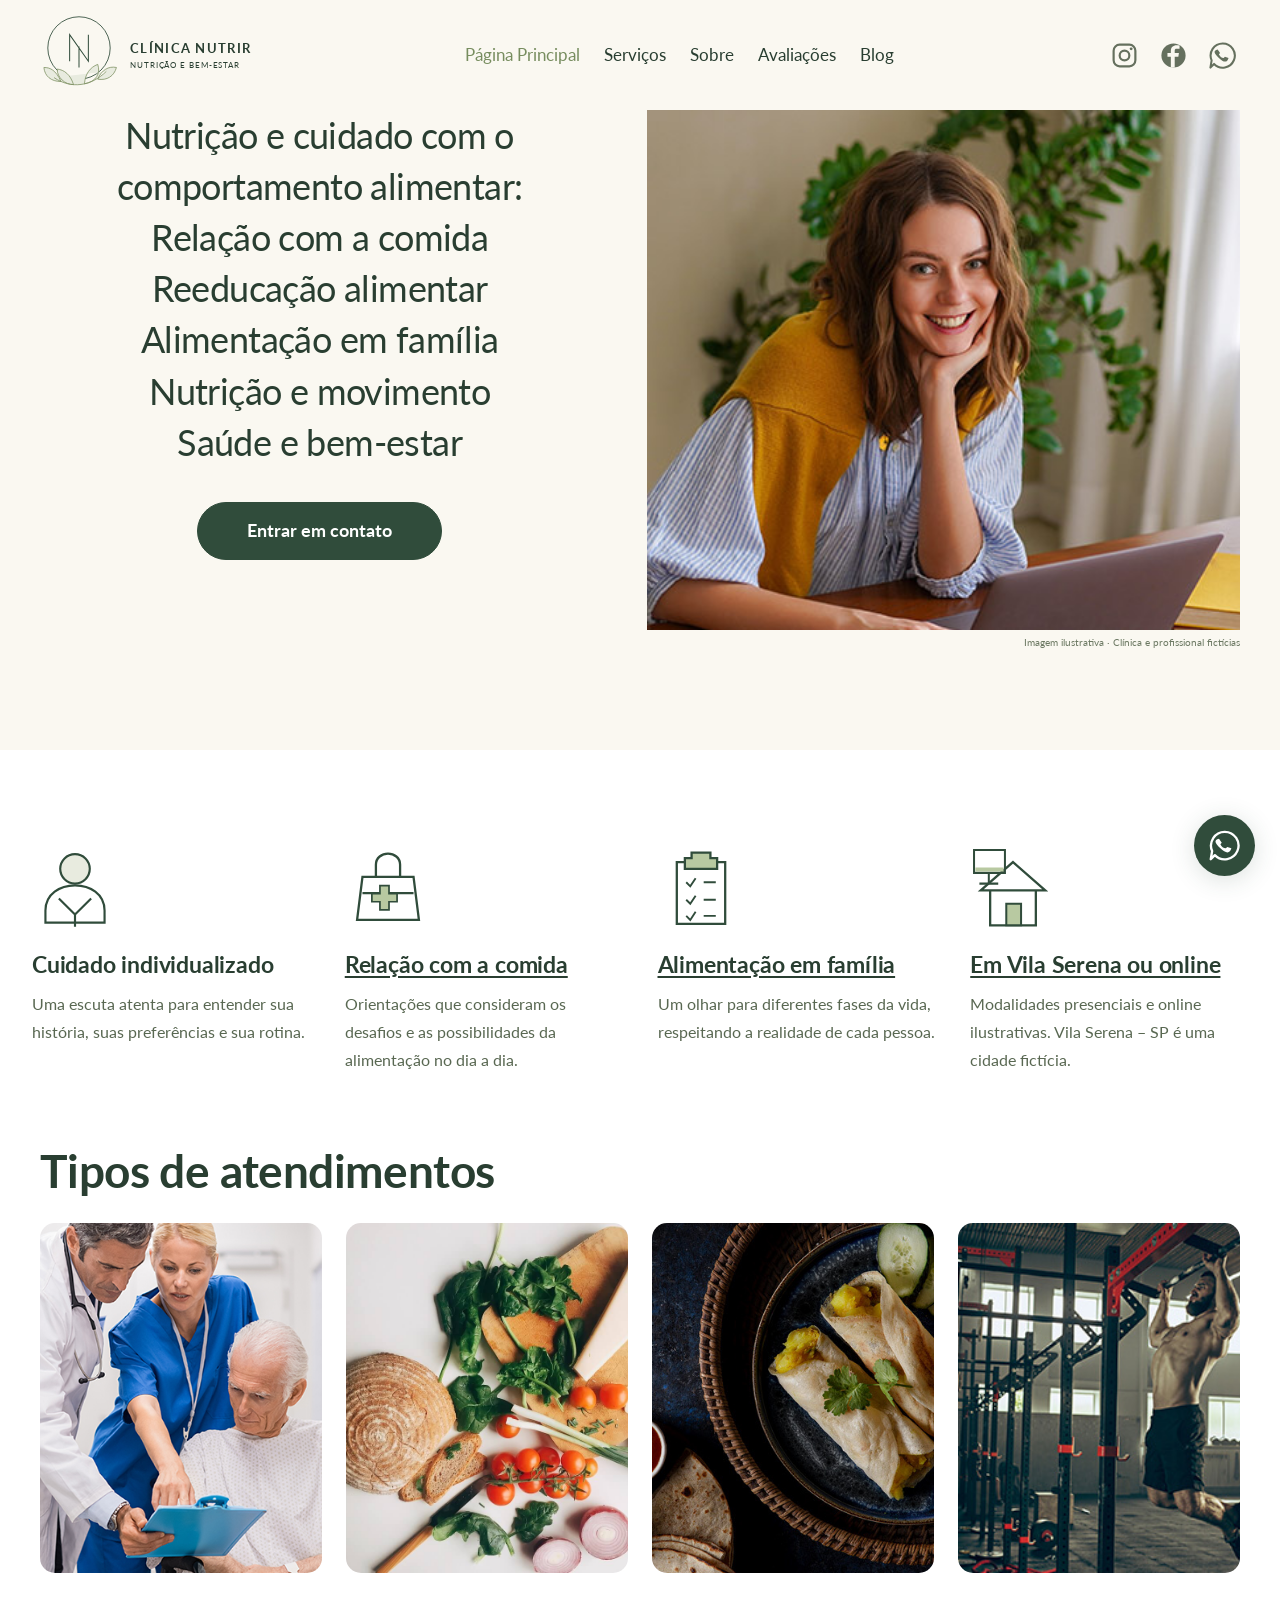
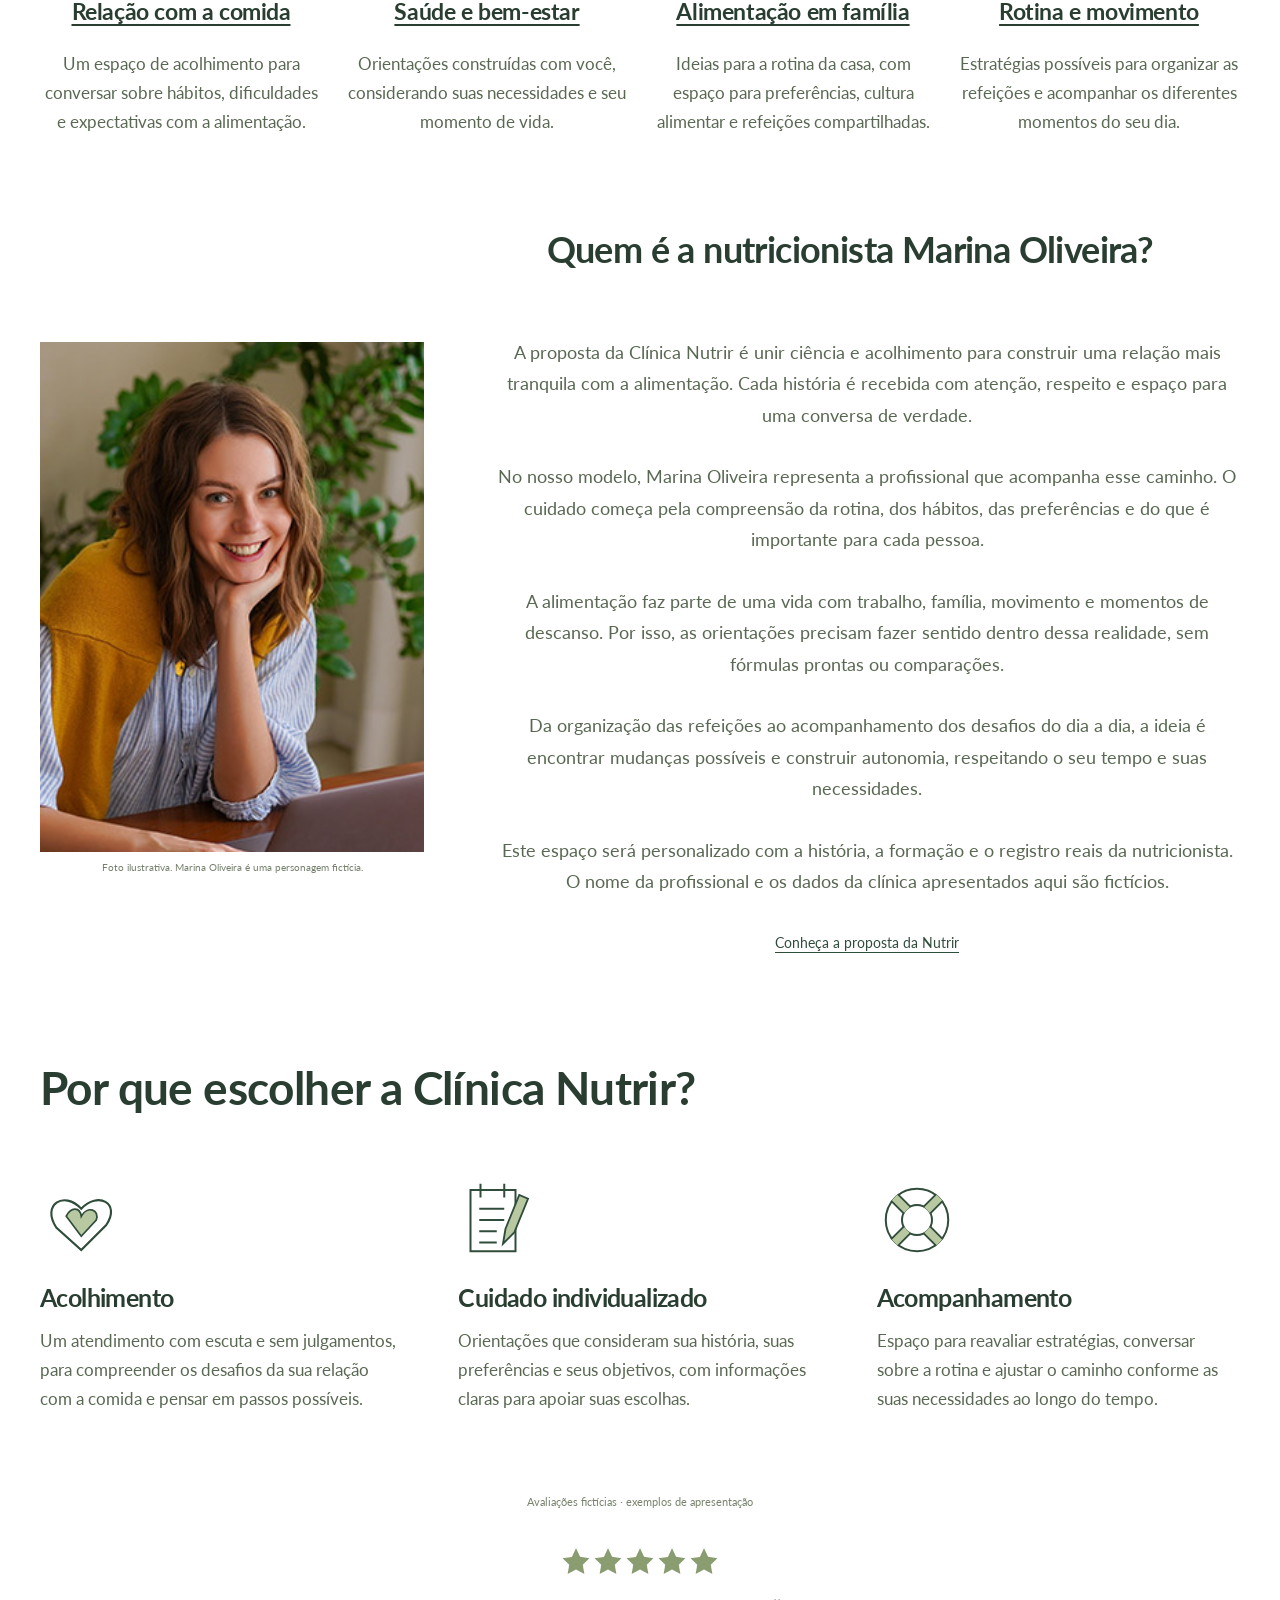
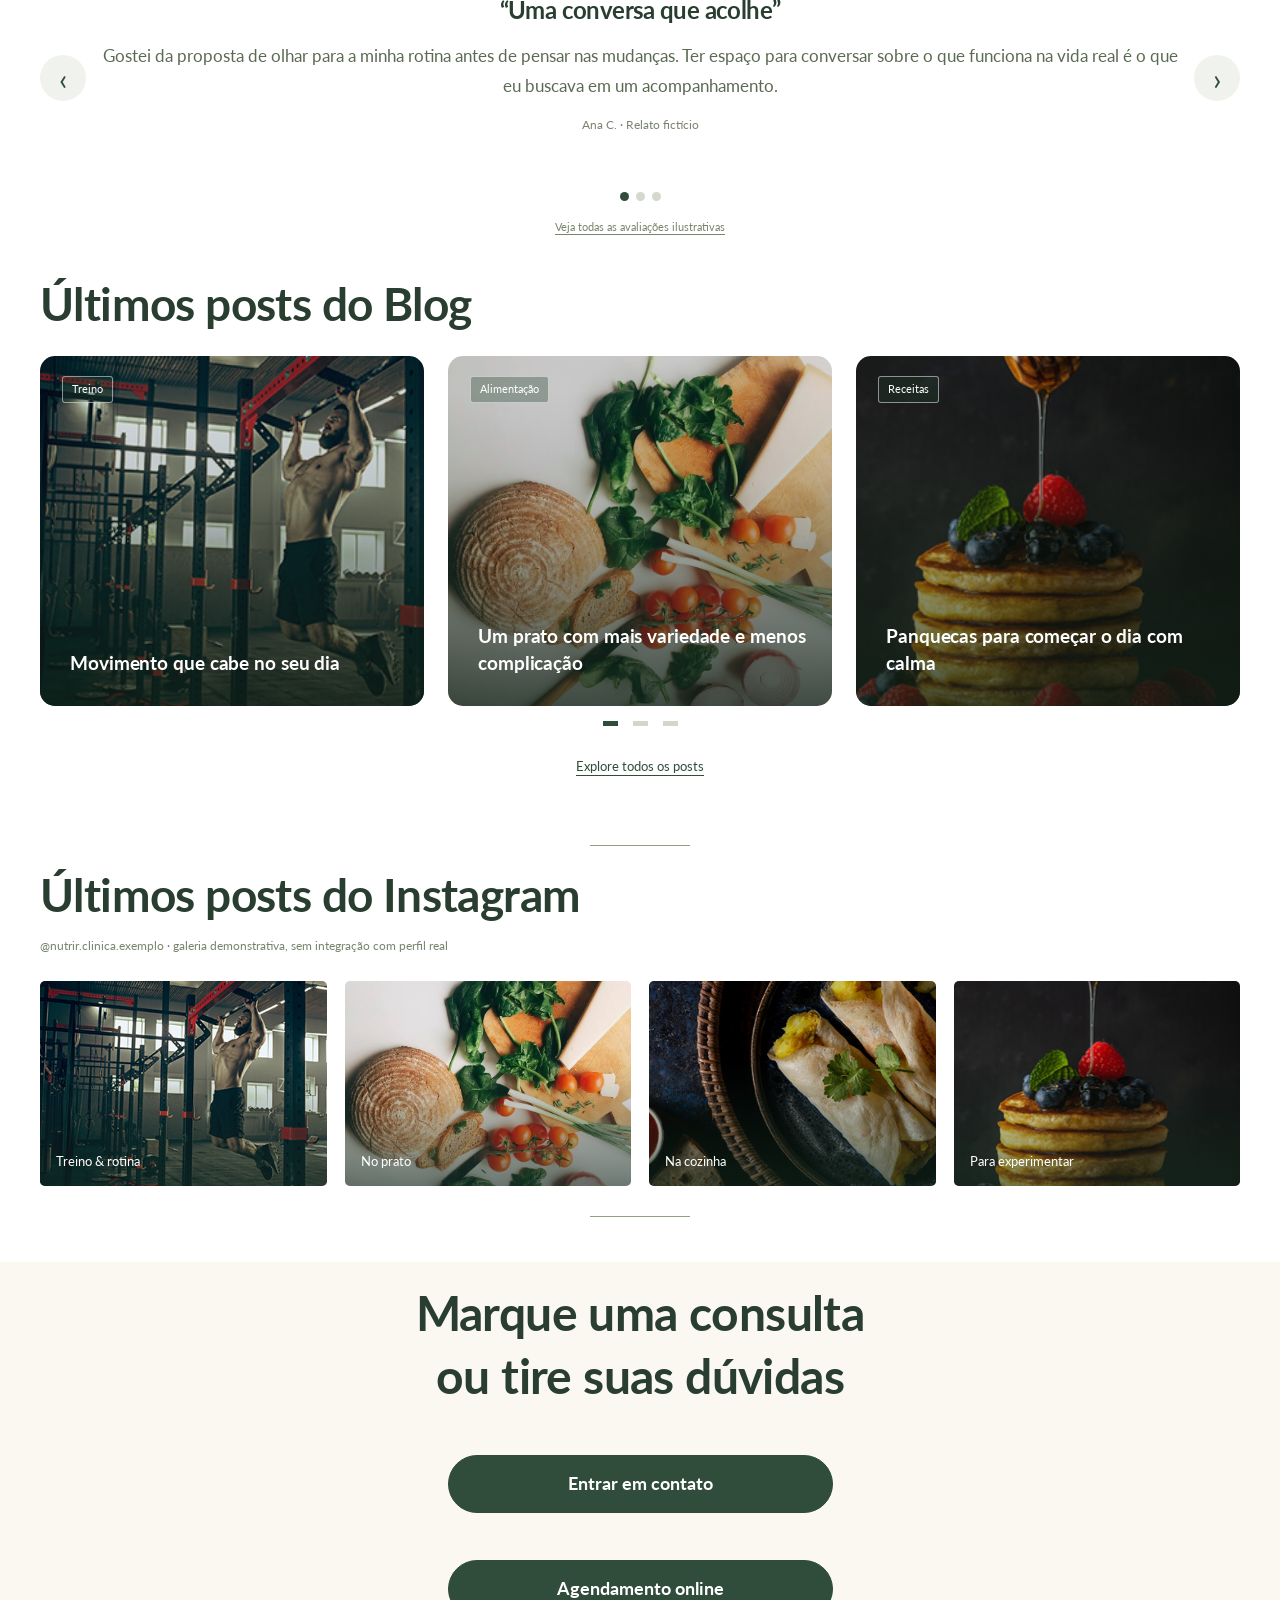
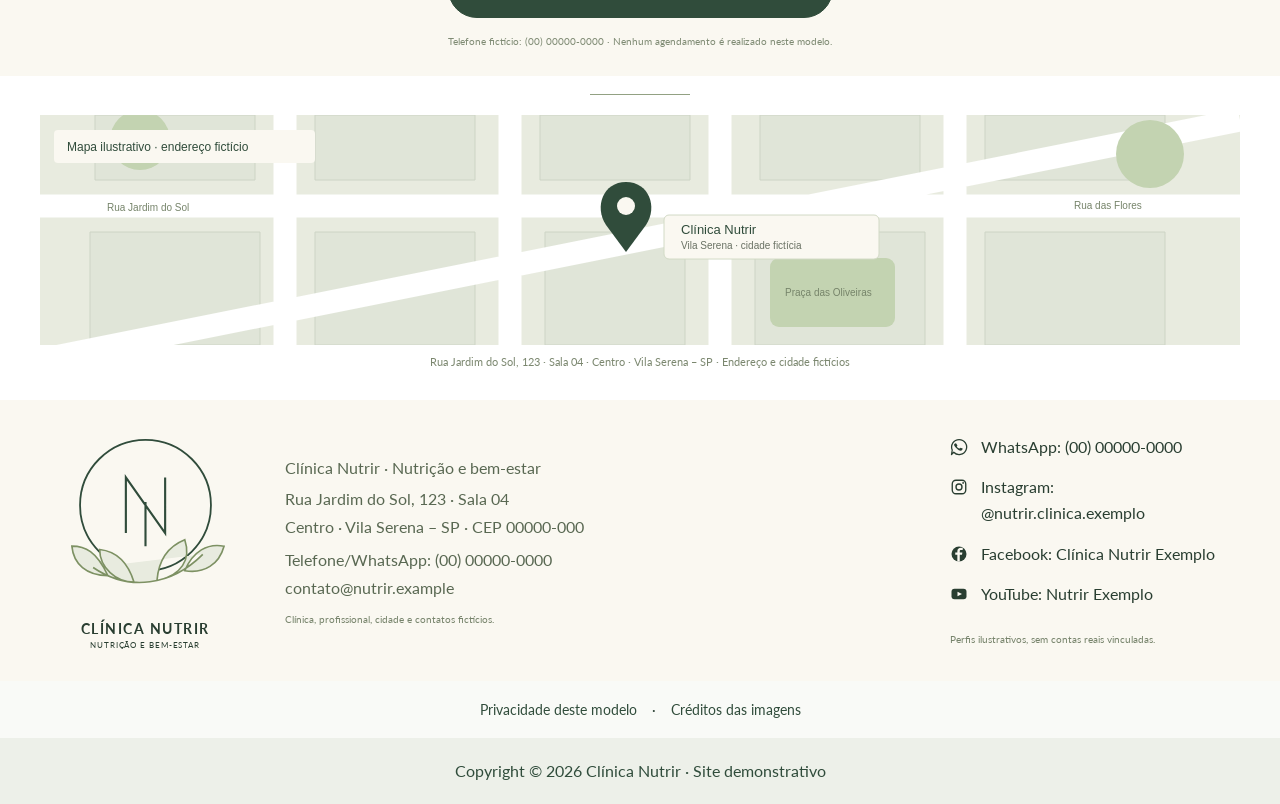
==== commit 702e80b3: "Match reference screenshots layout while preserving Nutrir palette" ====
--- a/index.html
+++ b/index.html
@@ -1,22 +1,15 @@
 <!doctype html>
 <html lang="pt-BR">
-<head>
-  <meta charset="utf-8"><meta name="viewport" content="width=device-width,initial-scale=1">
-  <meta name="description" content="Conheça a Nutrir: um modelo de clínica de nutrição com cuidado individualizado, alimentação possível e uma rotina mais leve.">
-  <meta name="theme-color" content="#304c3b"><title>Nutrir — Nutrição para viver bem</title>
-  <link rel="icon" href="assets/favicon.svg" type="image/svg+xml"><link rel="stylesheet" href="styles.css"><script src="script.js" defer></script>
-</head>
-<body><a class="skip-link" href="#conteudo">Pular para o conteúdo</a><header data-site-header></header>
-<main id="conteudo">
-  <section class="home-hero container">
-    <div class="hero-copy"><p class="eyebrow"><span class="tiny-leaf"></span> NUTRIÇÃO COM CIÊNCIA E ACOLHIMENTO</p><h1>Sua saúde, sua rotina.<br>Um cuidado que<br><em>faz sentido.</em></h1><p class="hero-description">Comer bem pode ser mais simples. Descubra uma nutrição que respeita sua história e transforma pequenos hábitos em novas possibilidades.</p><div class="hero-actions"><button type="button" class="button" data-demo-contact>Vamos conversar <span aria-hidden="true"><svg class="ui-arrow" viewBox="0 0 24 24" fill="none" aria-hidden="true" focusable="false"><path d="M6 18 18 6M6 6h12v12" stroke="currentColor" stroke-width="1.5" stroke-linecap="round" stroke-linejoin="round"/></svg></span></button><a class="hero-link" href="servicos.html">Conheça os serviços <span aria-hidden="true">→</span></a></div><div class="hero-assurance"><span class="line-icon" aria-hidden="true">♡</span><p>Sem extremos. Sem fórmulas prontas.<br><strong>Com você, em cada etapa.</strong></p></div></div>
-    <div class="hero-media"><div class="hero-halo"></div><img class="hero-image" src="assets/salada.jpg" width="900" height="1000" alt="Pão integral, folhas e tomates sobre uma bancada, imagem ilustrativa" fetchpriority="high"><span class="hero-photo-caption">IMAGEM PÚBLICA ILUSTRATIVA</span><div class="hero-tag"><svg viewBox="0 0 48 48" width="42" height="42" fill="none" aria-hidden="true"><path d="M24 42V19M24 29C9 29 6 19 7 9C20 10 24 18 24 29ZM24 22C24 10 32 5 42 6C41 17 35 23 24 22Z" stroke="currentColor" stroke-width="1.7"/></svg><span>Mais equilíbrio no prato.<br><strong>Mais leveza na vida.</strong></span></div></div>
-  </section>
-  <div class="care-ribbon"><div class="container"><span>Atendimento individualizado</span><i aria-hidden="true">✳</i><span>Presencial e online*</span><i aria-hidden="true">✳</i><span>Alimentação para a vida real</span></div></div>
-  <section class="section container home-services"><div class="section-intro"><div><p class="eyebrow">COMO PODEMOS CUIDAR DE VOCÊ</p><h2>Seu momento.<br><em>Seu caminho.</em></h2></div><p>Uma abordagem que considera muito mais que o prato: sua rotina, suas preferências e o seu bem-estar.</p></div><div class="service-grid"><article class="service-tile"><span class="tile-icon" aria-hidden="true">◌</span><span class="tile-number">01</span><h3>Reeducação alimentar</h3><p>Uma relação mais tranquila com a comida, com escolhas conscientes e hábitos possíveis de manter.</p><a class="card-link" href="servicos.html#reeducacao">Conheça o cuidado <span aria-hidden="true"><svg class="ui-arrow" viewBox="0 0 24 24" fill="none" aria-hidden="true" focusable="false"><path d="M6 18 18 6M6 6h12v12" stroke="currentColor" stroke-width="1.5" stroke-linecap="round" stroke-linejoin="round"/></svg></span></a></article><article class="service-tile"><span class="tile-icon" aria-hidden="true">♧</span><span class="tile-number">02</span><h3>Saúde e qualidade de vida</h3><p>Orientações individualizadas, respeitando o seu corpo e os objetivos de cada fase da vida.</p><a class="card-link" href="servicos.html#saude">Conheça o cuidado <span aria-hidden="true"><svg class="ui-arrow" viewBox="0 0 24 24" fill="none" aria-hidden="true" focusable="false"><path d="M6 18 18 6M6 6h12v12" stroke="currentColor" stroke-width="1.5" stroke-linecap="round" stroke-linejoin="round"/></svg></span></a></article><article class="service-tile"><span class="tile-icon" aria-hidden="true">☼</span><span class="tile-number">03</span><h3>Rotina e movimento</h3><p>Nutrição para acompanhar seus dias, da organização das refeições à prática de atividade física.</p><a class="card-link" href="servicos.html#rotina">Conheça o cuidado <span aria-hidden="true"><svg class="ui-arrow" viewBox="0 0 24 24" fill="none" aria-hidden="true" focusable="false"><path d="M6 18 18 6M6 6h12v12" stroke="currentColor" stroke-width="1.5" stroke-linecap="round" stroke-linejoin="round"/></svg></span></a></article></div><a class="text-link services-more" href="servicos.html">Explore todos os serviços <span aria-hidden="true">→</span></a></section>
-  <section class="home-about"><div class="container section about-grid"><figure class="about-photo"><img src="assets/clinica.jpg" alt="Fachada de um centro de saúde, imagem pública que não corresponde à clínica fictícia" width="800" height="900" loading="lazy"><figcaption>Fachada ilustrativa. Não corresponde à clínica fictícia.</figcaption><span class="photo-stamp" aria-hidden="true">cuidar<br><em>é acolher.</em></span></figure><div class="about-content"><p class="eyebrow">CONHEÇA A CLÍNICA NUTRIR</p><h2>Um olhar atento.<br>Uma escuta de verdade.<br><em>Um cuidado só seu.</em></h2><p>A Nutrir nasce de uma ideia simples: a alimentação deve fazer parte de uma vida boa, sem ocupar todo o espaço dela.</p><p>Neste modelo de clínica, ciência e acolhimento caminham juntos. Da primeira conversa ao acompanhamento, cada etapa é pensada para construir autonomia e respeitar seu ritmo.</p><ul class="check-list"><li>Orientações que consideram sua realidade</li><li>Respeito às suas preferências e à sua história</li><li>Acompanhamento próximo e humanizado</li></ul><a href="sobre.html" class="button button-outline">Mais sobre a Nutrir <span aria-hidden="true"><svg class="ui-arrow" viewBox="0 0 24 24" fill="none" aria-hidden="true" focusable="false"><path d="M6 18 18 6M6 6h12v12" stroke="currentColor" stroke-width="1.5" stroke-linecap="round" stroke-linejoin="round"/></svg></span></a><small class="fiction-note">Clínica, equipe e localização fictícias para demonstração.</small></div></div></section>
-  <section class="container section home-process"><div class="section-intro"><div><p class="eyebrow">PASSO A PASSO, COM VOCÊ</p><h2>Cuidar de você começa<br><em>com uma conversa.</em></h2></div><a class="text-link" href="servicos.html#como-funciona">Como funciona <span aria-hidden="true"><svg class="ui-arrow" viewBox="0 0 24 24" fill="none" aria-hidden="true" focusable="false"><path d="M6 18 18 6M6 6h12v12" stroke="currentColor" stroke-width="1.5" stroke-linecap="round" stroke-linejoin="round"/></svg></span></a></div><div class="process-grid"><article><span>01</span><h3>Conhecer sua história</h3><p>Conversamos sobre hábitos, rotina e o que você espera do acompanhamento.</p></article><article><span>02</span><h3>Traçar um caminho possível</h3><p>Construímos orientações que fazem sentido para a sua vida e os seus objetivos.</p></article><article><span>03</span><h3>Caminhar com apoio</h3><p>Reavaliamos as estratégias e acolhemos os desafios de cada nova etapa.</p></article></div></section>
-  <section class="home-reviews section"><div class="container"><div class="section-intro"><div><p class="eyebrow">EXPERIÊNCIAS QUE INSPIRAM O CUIDADO</p><h2>Escuta que acolhe.<br><em>Relações que importam.</em></h2></div><div><p>Veja como os relatos podem aparecer no site.</p><span class="demo-badge">Todos os relatos abaixo são fictícios</span></div></div><div class="review-grid"><article class="review-card"><span class="quote-mark" aria-hidden="true">“</span><p>Gostei da proposta de conversar sobre a minha rotina antes de pensar em mudanças. Um cuidado que considera a vida real.</p><div class="review-person"><span aria-hidden="true">AC</span><div><strong>Ana C.</strong><small>Avaliação fictícia ilustrativa</small></div></div></article><article class="review-card"><span class="quote-mark" aria-hidden="true">“</span><p>O que mais me acolheu foi poder falar das minhas dificuldades sem julgamento. Pequenos passos fazem mais sentido para mim.</p><div class="review-person"><span aria-hidden="true">RL</span><div><strong>Rafael L.</strong><small>Avaliação fictícia ilustrativa</small></div></div></article><article class="review-card"><span class="quote-mark" aria-hidden="true">“</span><p>Uma abordagem clara e próxima. A ideia de organizar as refeições respeitando as preferências da família me conquistou.</p><div class="review-person"><span aria-hidden="true">BM</span><div><strong>Beatriz M.</strong><small>Avaliação fictícia ilustrativa</small></div></div></article></div><a href="avaliacoes.html" class="text-link">Veja a página de avaliações <span aria-hidden="true">→</span></a></div></section>
-  <section class="container section home-journal"><div class="section-intro"><div><p class="eyebrow">DIÁRIO DE UMA VIDA MAIS LEVE</p><h2>Da rotina para o prato.<br><em>Do prato para a vida.</em></h2></div><div><p>Treino, alimentação, cozinha e receitas:<br>ideias para experimentar no seu tempo.</p><a class="text-link" href="blog.html">Explore o blog <span aria-hidden="true"><svg class="ui-arrow" viewBox="0 0 24 24" fill="none" aria-hidden="true" focusable="false"><path d="M6 18 18 6M6 6h12v12" stroke="currentColor" stroke-width="1.5" stroke-linecap="round" stroke-linejoin="round"/></svg></span></a></div></div><div class="journal-grid"><article><a class="journal-image" href="artigo.html?post=rotina-ativa" aria-label="Ler Movimento que cabe no seu dia"><img src="assets/treino.jpg" width="600" height="500" loading="lazy" alt="Homem praticando barra em uma academia, imagem ilustrativa"><span>Treino</span></a><p class="article-meta">ROTINA & BEM-ESTAR · 4 MIN DE LEITURA</p><h3><a href="artigo.html?post=rotina-ativa">Movimento que cabe no seu dia</a></h3><a class="text-link" href="artigo.html?post=rotina-ativa">Ler no diário <span aria-hidden="true"><svg class="ui-arrow" viewBox="0 0 24 24" fill="none" aria-hidden="true" focusable="false"><path d="M6 18 18 6M6 6h12v12" stroke="currentColor" stroke-width="1.5" stroke-linecap="round" stroke-linejoin="round"/></svg></span></a></article><article><a class="journal-image" href="artigo.html?post=prato-equilibrado" aria-label="Ler Um prato colorido, sem complicação"><img src="assets/salada.jpg" width="600" height="500" loading="lazy" alt="Composição com pão integral, folhas e tomates, imagem ilustrativa"><span>Alimentação</span></a><p class="article-meta">NO SEU PRATO · 5 MIN DE LEITURA</p><h3><a href="artigo.html?post=prato-equilibrado">Um prato colorido, sem complicação</a></h3><a class="text-link" href="artigo.html?post=prato-equilibrado">Ler no diário <span aria-hidden="true"><svg class="ui-arrow" viewBox="0 0 24 24" fill="none" aria-hidden="true" focusable="false"><path d="M6 18 18 6M6 6h12v12" stroke="currentColor" stroke-width="1.5" stroke-linecap="round" stroke-linejoin="round"/></svg></span></a></article><article><a class="journal-image" href="artigo.html?post=cozinha-pratica" aria-label="Ler Menos pressa, mais prazer na cozinha"><img src="assets/cozinha.jpg" width="600" height="500" loading="lazy" alt="Wraps recheados com vegetais em um prato, imagem ilustrativa"><span>Culinária</span></a><p class="article-meta">COZINHA POSSÍVEL · 4 MIN DE LEITURA</p><h3><a href="artigo.html?post=cozinha-pratica">Menos pressa, mais prazer na cozinha</a></h3><a class="text-link" href="artigo.html?post=cozinha-pratica">Ler no diário <span aria-hidden="true"><svg class="ui-arrow" viewBox="0 0 24 24" fill="none" aria-hidden="true" focusable="false"><path d="M6 18 18 6M6 6h12v12" stroke="currentColor" stroke-width="1.5" stroke-linecap="round" stroke-linejoin="round"/></svg></span></a></article><article><a class="journal-image" href="artigo.html?post=panquecas-de-aveia" aria-label="Ler Panquecas para começar o dia com calma"><img src="assets/receita.jpg" width="600" height="500" loading="lazy" alt="Panquecas servidas com frutas vermelhas, imagem ilustrativa"><span>Receitas</span></a><p class="article-meta">PARA EXPERIMENTAR · 3 MIN DE LEITURA</p><h3><a href="artigo.html?post=panquecas-de-aveia">Panquecas para começar o dia com calma</a></h3><a class="text-link" href="artigo.html?post=panquecas-de-aveia">Ler no diário <span aria-hidden="true"><svg class="ui-arrow" viewBox="0 0 24 24" fill="none" aria-hidden="true" focusable="false"><path d="M6 18 18 6M6 6h12v12" stroke="currentColor" stroke-width="1.5" stroke-linecap="round" stroke-linejoin="round"/></svg></span></a></article></div></section>
-  <section class="home-contact section" id="contato"><div class="container contact-grid"><div><p class="eyebrow">VAMOS DAR O PRIMEIRO PASSO?</p><h2>Seu bem-estar<br>merece <em>esse cuidado.</em></h2><p>Um espaço para conversar, tirar dúvidas e conhecer as possibilidades de acompanhamento.</p><button class="button button-light" type="button" data-demo-contact>Converse com a clínica <span aria-hidden="true"><svg class="ui-arrow" viewBox="0 0 24 24" fill="none" aria-hidden="true" focusable="false"><path d="M6 18 18 6M6 6h12v12" stroke="currentColor" stroke-width="1.5" stroke-linecap="round" stroke-linejoin="round"/></svg></span></button><span class="contact-disclaimer">Modelo demonstrativo. Nenhum agendamento é realizado.</span></div><div class="contact-details"><div class="contact-detail"><span aria-hidden="true">01</span><div><h3>Encontre a Nutrir</h3><address>Rua Jardim do Sol, 123 · Sala 04<br>Centro · Vila Serena – SP<br>CEP 00000-000 <small>Endereço e cidade fictícios</small></address></div></div><div class="contact-detail"><span aria-hidden="true">02</span><div><h3>Vamos conversar</h3><p>Telefone / WhatsApp: (00) 00000-0000<br>contato@nutrir.example</p><small>Contatos fictícios, sem atendimento</small></div></div><div class="contact-detail"><span aria-hidden="true">03</span><div><h3>Horários e redes</h3><p>Segunda a sexta, das 8h às 18h*</p><div class="social-links"><button type="button" data-demo-contact="Instagram">Instagram <svg class="ui-arrow" viewBox="0 0 24 24" fill="none" aria-hidden="true" focusable="false"><path d="M6 18 18 6M6 6h12v12" stroke="currentColor" stroke-width="1.5" stroke-linecap="round" stroke-linejoin="round"/></svg></button><button type="button" data-demo-contact="Facebook">Facebook <svg class="ui-arrow" viewBox="0 0 24 24" fill="none" aria-hidden="true" focusable="false"><path d="M6 18 18 6M6 6h12v12" stroke="currentColor" stroke-width="1.5" stroke-linecap="round" stroke-linejoin="round"/></svg></button></div><small>@nutrir.clinica.exemplo · perfis fictícios<br>*Horário ilustrativo</small></div></div></div></div></section>
+<head><meta charset="utf-8"><meta name="viewport" content="width=device-width,initial-scale=1"><meta name="description" content="Clínica Nutrir: modelo de site de nutrição com serviços, apresentação, avaliações ilustrativas e um blog sobre rotina, treino e receitas."><meta name="theme-color" content="#304c3b"><title>Clínica Nutrir — Nutrição e comportamento alimentar</title><link rel="icon" href="assets/favicon.svg" type="image/svg+xml"><link rel="stylesheet" href="styles.css"><script src="script.js" defer></script></head>
+<body><a class="skip-link" href="#conteudo">Pular para o conteúdo</a><header data-site-header></header><main id="conteudo">
+<section class="reference-hero"><div class="container reference-hero-grid"><div class="reference-hero-copy"><h1>Nutrição e cuidado com o comportamento alimentar:<span>Relação com a comida</span><span>Reeducação alimentar</span><span>Alimentação em família</span><span>Nutrição e movimento</span><span>Saúde e bem-estar</span></h1><button class="button" type="button" data-demo-contact>Entrar em contato</button></div><figure class="reference-hero-photo"><img src="assets/consulta.jpg" width="900" height="800" fetchpriority="high" alt="Mulher sentada à mesa com um laptop, em imagem pública ilustrativa; não integra a clínica fictícia"><figcaption>Imagem ilustrativa · Clínica e profissional fictícias</figcaption></figure></div></section>
+<section class="reference-highlights" aria-label="Características do acompanhamento"><article><svg class="feature-icon" aria-hidden="true"><use href="assets/icons.svg#person"/></svg><h2>Cuidado individualizado</h2><p>Uma escuta atenta para entender sua história, suas preferências e sua rotina.</p></article><article><svg class="feature-icon" aria-hidden="true"><use href="assets/icons.svg#bag"/></svg><h2><a href="servicos.html#relacao">Relação com a comida</a></h2><p>Orientações que consideram os desafios e as possibilidades da alimentação no dia a dia.</p></article><article><svg class="feature-icon" aria-hidden="true"><use href="assets/icons.svg#clipboard"/></svg><h2><a href="servicos.html#familia">Alimentação em família</a></h2><p>Um olhar para diferentes fases da vida, respeitando a realidade de cada pessoa.</p></article><article><svg class="feature-icon" aria-hidden="true"><use href="assets/icons.svg#home"/></svg><h2><a href="servicos.html#como-funciona">Em Vila Serena ou online</a></h2><p>Modalidades presenciais e online ilustrativas. Vila Serena – SP é uma cidade fictícia.</p></article></section>
+<section class="container reference-services" id="atendimentos"><h2>Tipos de atendimentos</h2><div class="reference-service-grid"><article><a href="servicos.html#relacao"><img src="assets/acolhimento.jpg" width="600" height="750" loading="lazy" alt="Profissionais de saúde conversando com uma pessoa idosa, imagem ilustrativa"><h3>Relação com a comida</h3></a><p>Um espaço de acolhimento para conversar sobre hábitos, dificuldades e expectativas com a alimentação.</p></article><article><a href="servicos.html#saude"><img src="assets/salada.jpg" width="600" height="750" loading="lazy" alt="Composição com pão integral, vegetais e queijo, imagem ilustrativa"><h3>Saúde e bem-estar</h3></a><p>Orientações construídas com você, considerando suas necessidades e seu momento de vida.</p></article><article><a href="servicos.html#familia"><img src="assets/cozinha.jpg" width="600" height="750" loading="lazy" alt="Wraps recheados em um prato, imagem ilustrativa para alimentação em família"><h3>Alimentação em família</h3></a><p>Ideias para a rotina da casa, com espaço para preferências, cultura alimentar e refeições compartilhadas.</p></article><article><a href="servicos.html#movimento"><img src="assets/treino.jpg" width="600" height="750" loading="lazy" alt="Pessoa praticando barra na academia, imagem ilustrativa"><h3>Rotina e movimento</h3></a><p>Estratégias possíveis para organizar as refeições e acompanhar os diferentes momentos do seu dia.</p></article></div></section>
+<section class="container reference-about" id="sobre"><h2>Quem é a nutricionista Marina Oliveira?</h2><div class="reference-about-grid"><figure><img src="assets/consulta.jpg" width="750" height="1000" loading="lazy" alt="Retrato público ilustrativo para a apresentação da profissional fictícia"><figcaption>Foto ilustrativa. Marina Oliveira é uma personagem fictícia.</figcaption></figure><div><p>A proposta da Clínica Nutrir é unir ciência e acolhimento para construir uma relação mais tranquila com a alimentação. Cada história é recebida com atenção, respeito e espaço para uma conversa de verdade.</p><p>No nosso modelo, Marina Oliveira representa a profissional que acompanha esse caminho. O cuidado começa pela compreensão da rotina, dos hábitos, das preferências e do que é importante para cada pessoa.</p><p>A alimentação faz parte de uma vida com trabalho, família, movimento e momentos de descanso. Por isso, as orientações precisam fazer sentido dentro dessa realidade, sem fórmulas prontas ou comparações.</p><p>Da organização das refeições ao acompanhamento dos desafios do dia a dia, a ideia é encontrar mudanças possíveis e construir autonomia, respeitando o seu tempo e suas necessidades.</p><p>Este espaço será personalizado com a história, a formação e o registro reais da nutricionista. O nome da profissional e os dados da clínica apresentados aqui são fictícios.</p><a class="text-link" href="sobre.html">Conheça a proposta da Nutrir</a></div></div></section>
+<section class="container reference-benefits"><h2>Por que escolher a Clínica Nutrir?</h2><div class="reference-benefit-grid"><article><svg class="feature-icon" aria-hidden="true"><use href="assets/icons.svg#heart"/></svg><h3>Acolhimento</h3><p>Um atendimento com escuta e sem julgamentos, para compreender os desafios da sua relação com a comida e pensar em passos possíveis.</p></article><article><svg class="feature-icon" aria-hidden="true"><use href="assets/icons.svg#notes"/></svg><h3>Cuidado individualizado</h3><p>Orientações que consideram sua história, suas preferências e seus objetivos, com informações claras para apoiar suas escolhas.</p></article><article><svg class="feature-icon" aria-hidden="true"><use href="assets/icons.svg#support"/></svg><h3>Acompanhamento</h3><p>Espaço para reavaliar estratégias, conversar sobre a rotina e ajustar o caminho conforme as suas necessidades ao longo do tempo.</p></article></div></section>
+<section class="container reference-reviews" aria-roledescription="carrossel" aria-label="Avaliações fictícias ilustrativas"><h2 class="sr-only">Avaliações ilustrativas</h2><p class="sample-label">Avaliações fictícias · exemplos de apresentação</p><div class="review-stage" aria-live="polite"><article class="review-slide" data-review-slide><div class="review-stars" aria-label="Cinco estrelas ilustrativas"><svg aria-hidden="true"><use href="assets/icons.svg#star"/></svg><svg aria-hidden="true"><use href="assets/icons.svg#star"/></svg><svg aria-hidden="true"><use href="assets/icons.svg#star"/></svg><svg aria-hidden="true"><use href="assets/icons.svg#star"/></svg><svg aria-hidden="true"><use href="assets/icons.svg#star"/></svg></div><h3>“Uma conversa que acolhe”</h3><blockquote>Gostei da proposta de olhar para a minha rotina antes de pensar nas mudanças. Ter espaço para conversar sobre o que funciona na vida real é o que eu buscava em um acompanhamento.</blockquote><p>Ana C. · Relato fictício</p></article><article class="review-slide" data-review-slide hidden><div class="review-stars" aria-label="Cinco estrelas ilustrativas"><svg aria-hidden="true"><use href="assets/icons.svg#star"/></svg><svg aria-hidden="true"><use href="assets/icons.svg#star"/></svg><svg aria-hidden="true"><use href="assets/icons.svg#star"/></svg><svg aria-hidden="true"><use href="assets/icons.svg#star"/></svg><svg aria-hidden="true"><use href="assets/icons.svg#star"/></svg></div><h3>“Pequenos passos fazem sentido”</h3><blockquote>A ideia de construir mudanças com calma, respeitando as minhas preferências, combina com o cuidado que procuro. Uma abordagem próxima e sem comparações.</blockquote><p>Rafael L. · Relato fictício</p></article><article class="review-slide" data-review-slide hidden><div class="review-stars" aria-label="Cinco estrelas ilustrativas"><svg aria-hidden="true"><use href="assets/icons.svg#star"/></svg><svg aria-hidden="true"><use href="assets/icons.svg#star"/></svg><svg aria-hidden="true"><use href="assets/icons.svg#star"/></svg><svg aria-hidden="true"><use href="assets/icons.svg#star"/></svg><svg aria-hidden="true"><use href="assets/icons.svg#star"/></svg></div><h3>“Cuidado para a vida real”</h3><blockquote>O que me chamou a atenção foi pensar nas refeições da família sem complicar ainda mais o dia a dia. Informação clara e respeito à nossa história fazem a diferença.</blockquote><p>Beatriz M. · Relato fictício</p></article></div><button class="slider-arrow previous" data-review-prev type="button" aria-label="Avaliação anterior">‹</button><button class="slider-arrow next" data-review-next type="button" aria-label="Próxima avaliação">›</button><div class="review-pagination" aria-label="Escolher avaliação"><button type="button" data-review-dot="0" aria-label="Mostrar avaliação de Ana" aria-pressed="true"></button><button type="button" data-review-dot="1" aria-label="Mostrar avaliação de Rafael" aria-pressed="false"></button><button type="button" data-review-dot="2" aria-label="Mostrar avaliação de Beatriz" aria-pressed="false"></button></div><a class="reviews-more" href="avaliacoes.html">Veja todas as avaliações ilustrativas</a></section>
+<section class="container reference-posts" aria-labelledby="posts-title"><h2 id="posts-title">Últimos posts do Blog</h2><div class="reference-post-grid" id="home-posts"><article class="reference-post" data-home-post><a href="artigo.html?post=rotina-ativa"><img src="assets/treino.jpg" width="600" height="600" loading="lazy" alt="Pessoa se exercitando na academia"><span class="post-category">Treino</span><h3>Movimento que cabe no seu dia</h3></a></article><article class="reference-post" data-home-post><a href="artigo.html?post=prato-equilibrado"><img src="assets/salada.jpg" width="600" height="600" loading="lazy" alt="Pão, vegetais e queijo sobre uma bancada"><span class="post-category">Alimentação</span><h3>Um prato com mais variedade e menos complicação</h3></a></article><article class="reference-post" data-home-post><a href="artigo.html?post=panquecas-de-aveia"><img src="assets/receita.jpg" width="600" height="600" loading="lazy" alt="Panquecas servidas com frutas vermelhas"><span class="post-category">Receitas</span><h3>Panquecas para começar o dia com calma</h3></a></article><article class="reference-post" data-home-post hidden><a href="artigo.html?post=cozinha-pratica"><img src="assets/cozinha.jpg" width="600" height="600" loading="lazy" alt="Wraps recheados servidos em um prato"><span class="post-category">Culinária</span><h3>Uma cozinha mais prática para os dias corridos</h3></a></article><article class="reference-post" data-home-post hidden><a href="artigo.html?post=organizar-alimentacao-semana"><img src="assets/rotina.jpg" width="600" height="600" loading="lazy" alt="Cesta com legumes frescos"><span class="post-category">Alimentação</span><h3>Uma semana mais leve começa com pequenas escolhas</h3></a></article><article class="reference-post" data-home-post hidden><a href="artigo.html?post=movimento-dia-a-dia"><img src="assets/treino.jpg" width="600" height="600" loading="lazy" alt="Treino de barra em uma academia"><span class="post-category">Treino</span><h3>Entre o treino e a pausa, escute a sua rotina</h3></a></article><article class="reference-post" data-home-post hidden><a href="artigo.html?post=aproveitamento-alimentos"><img src="assets/cozinha.jpg" width="600" height="600" loading="lazy" alt="Refeição preparada com vegetais"><span class="post-category">Culinária</span><h3>Mais sabor, menos desperdício na cozinha</h3></a></article><article class="reference-post" data-home-post hidden><a href="artigo.html?post=salada-grao-de-bico"><img src="assets/rotina.jpg" width="600" height="600" loading="lazy" alt="Vegetais coloridos, foto ilustrativa para uma receita"><span class="post-category">Receitas</span><h3>Salada de grão-de-bico: uma ideia para variar</h3></a></article></div><div class="posts-pagination" data-post-pagination aria-label="Páginas de posts"></div><a class="posts-more text-link" href="blog.html">Explore todos os posts</a></section>
+<section class="container reference-instagram"><span class="section-rule" aria-hidden="true"></span><h2>Últimos posts do Instagram</h2><p>@nutrir.clinica.exemplo · galeria demonstrativa, sem integração com perfil real</p><div class="instagram-grid"><button type="button" data-demo-contact="Instagram" aria-label="Ver publicação ilustrativa: rotina de treino"><img src="assets/treino.jpg" width="500" height="500" loading="lazy" alt="Treino de barra na academia"><span>Treino & rotina</span></button><button type="button" data-demo-contact="Instagram" aria-label="Ver publicação ilustrativa: alimentação"><img src="assets/salada.jpg" width="500" height="500" loading="lazy" alt="Alimentos variados sobre bancada clara"><span>No prato</span></button><button type="button" data-demo-contact="Instagram" aria-label="Ver publicação ilustrativa: culinária"><img src="assets/cozinha.jpg" width="500" height="500" loading="lazy" alt="Wraps preparados e servidos"><span>Na cozinha</span></button><button type="button" data-demo-contact="Instagram" aria-label="Ver publicação ilustrativa: receitas"><img src="assets/receita.jpg" width="500" height="500" loading="lazy" alt="Panquecas com frutas vermelhas"><span>Para experimentar</span></button></div><span class="section-rule" aria-hidden="true"></span></section>
+<section class="reference-contact" id="contato"><div class="container"><h2>Marque uma consulta<br>ou tire suas dúvidas</h2><button class="button" type="button" data-demo-contact>Entrar em contato</button><button class="button" type="button" data-demo-contact="Agendamento">Agendamento online</button><p>Telefone fictício: (00) 00000-0000 · Nenhum agendamento é realizado neste modelo.</p></div></section>
+<section class="container reference-location" aria-label="Localização fictícia da clínica"><span class="section-rule" aria-hidden="true"></span><figure><img src="assets/mapa-ilustrativo.svg" width="1200" height="230" alt="Mapa esquemático da Clínica Nutrir, em endereço e cidade fictícios. Não representa uma localização real." loading="lazy"><figcaption>Rua Jardim do Sol, 123 · Sala 04 · Centro · Vila Serena – SP · Endereço e cidade fictícios</figcaption></figure></section>
 </main><footer data-site-footer></footer></body></html>
--- a/styles.css
+++ b/styles.css
@@ -1,15 +1,17 @@
-:root{--cream:#faf8f1;--green:#304c3b;--ink:#293e31;--muted:#697163;--sage:#e8ebdf;--line:#dadfd2;--serif:Georgia,'Times New Roman',serif;--sans:Arial,Helvetica,sans-serif}*{box-sizing:border-box}html{scroll-behavior:smooth;scroll-padding-top:28px}body{margin:0;background:var(--cream);color:var(--ink);font:15px/1.8 var(--sans);-webkit-font-smoothing:antialiased}img{max-width:100%;height:auto}button,input{font:inherit}button{cursor:pointer}a{color:inherit;text-decoration:none}h1,h2,h3,h4,p{margin-top:0}h1,h2{font-family:var(--serif);font-weight:400;line-height:1.13;letter-spacing:-1.8px}h1{font-size:68px}h2{font-size:46px;margin-bottom:25px}h3{font-weight:500;line-height:1.35}p{color:var(--muted)}em{color:#76845b;font-weight:400}button,a,input,summary{-webkit-tap-highlight-color:transparent}a:focus-visible,button:focus-visible,input:focus-visible,summary:focus-visible{outline:3px solid #ab784c;outline-offset:5px}::selection{background:#dce4c9}figure{margin:0}.container{width:min(1160px,calc(100% - 96px));margin-inline:auto}.section{padding-block:88px}.eyebrow{color:var(--green);font-size:10px;font-weight:600;letter-spacing:2px;line-height:1.7;margin-bottom:22px}.button{display:inline-flex;align-items:center;justify-content:center;gap:30px;background:var(--green);color:#fff;border:1px solid var(--green);padding:16px 23px;border-radius:5px;line-height:1.5;font-size:12px;font-weight:500;transition:background .2s,transform .2s}.button:hover{background:#45654d;transform:translateY(-2px)}.button span{font-size:20px;line-height:1}.button-small{font-size:11px;padding:12px 17px;gap:18px}.button-outline{background:transparent;color:var(--green)}.button-outline:hover{color:#fff}.button-light{background:#edf0e2;border-color:#edf0e2;color:var(--green)}.button-light:hover{background:#fff}.text-link{display:inline-flex;align-items:center;gap:24px;font-size:12px;border-bottom:1px solid #a2af92;padding-bottom:6px;line-height:1.5}.text-link:hover,.hero-link:hover{color:#76845b}.section-intro{display:flex;justify-content:space-between;align-items:flex-end;gap:45px;margin-bottom:38px}.section-intro h2{margin-bottom:0}.section-intro>p,.section-intro>div>p:not(.eyebrow){font-size:13px;line-height:1.9;max-width:335px;margin-bottom:0}.section-intro>div>.text-link{margin-top:18px}.breadcrumb{display:flex;align-items:center;gap:12px;font-size:11px;color:var(--muted);margin-bottom:35px}.breadcrumb a:hover{text-decoration:underline}.page-hero{background:#eef0e5;padding-block:30px 60px;border-top:1px solid var(--line)}.page-hero h1{max-width:850px;margin-bottom:24px}.page-hero .eyebrow{margin-bottom:18px}.demo-badge{display:inline-block;font-size:9px;letter-spacing:.2px;border:1px solid #cdd5c2;border-radius:3px;background:#e8eddd;padding:5px 9px;color:#53654a;line-height:1.7}.skip-link{position:fixed;top:8px;left:8px;z-index:30;transform:translateY(-150%);background:var(--green);color:white;padding:12px 20px;border-radius:4px}.skip-link:focus{transform:translateY(0)}
-/* Navegação compartilhada */
-.demo-strip{background:var(--green);color:#e5ebdc;font-size:9px;letter-spacing:.3px}.demo-strip>.container{display:flex;justify-content:space-between;gap:20px;padding-block:7px}.header-inner{display:flex;align-items:center;justify-content:space-between;gap:30px;min-height:108px}.brand{display:inline-flex;align-items:center;gap:7px;line-height:1;font-family:var(--serif);font-size:43px;letter-spacing:-2px;flex-shrink:0}.brand svg{color:#7d9163;flex-shrink:0}.brand-dot{color:#7d9163}.brand small{display:block;letter-spacing:2.1px;font-family:var(--sans);font-size:7px;margin-top:10px;margin-left:2px;color:#718064}#navigation{display:flex;align-items:center;gap:27px;font-size:12px}#navigation>a{padding-block:10px;position:relative}#navigation>a:hover{color:#7d8b64}#navigation>a[aria-current=page]:after{content:'';position:absolute;bottom:4px;left:0;right:0;height:1px;background:#899b70}.menu-toggle{display:none}
-/* Principal */
-.home-hero{display:grid;grid-template-columns:1.05fr 1fr;gap:55px;align-items:center;padding-block:35px 75px}.hero-copy{padding-block:20px}.hero-copy h1{font-size:clamp(48px,4.7vw,68px);letter-spacing:-2.4px;line-height:1.14;margin-bottom:25px}.hero-copy .eyebrow{font-size:9px;letter-spacing:1.6px;display:flex;gap:10px;align-items:center}.tiny-leaf{width:7px;height:7px;border-radius:50%;background:#8fa175;flex-shrink:0}.hero-description{font-size:14px;line-height:1.95;max-width:400px;margin-bottom:29px}.hero-actions{display:flex;align-items:center;gap:23px;flex-wrap:wrap}.hero-link{font-size:11px;display:flex;align-items:center;gap:13px}.hero-assurance{display:flex;align-items:center;gap:12px;margin-top:29px}.hero-assurance p{font-size:10px;line-height:1.7;margin:0}.hero-assurance strong{font-weight:400;color:#4f6345}.line-icon{font-size:30px;color:#8a9d71}.hero-media{position:relative;min-width:0;padding-bottom:18px}.hero-image{display:block;width:100%;height:525px;object-fit:cover;border-radius:210px 210px 7px 7px;position:relative;background:var(--sage)}.hero-halo{position:absolute;inset:10px -16px 10px 15px;border:1px solid #d6ddc9;border-radius:210px 210px 7px 7px;transform:rotate(3deg)}.hero-photo-caption{font-size:7px;letter-spacing:1.5px;position:absolute;bottom:0;right:0;color:#737e68}.hero-tag{position:absolute;bottom:60px;left:-34px;background:var(--cream);box-shadow:0 10px 30px #2e48251a;border:1px solid #e7e9dc;border-radius:5px;padding:19px 23px;display:flex;align-items:center;gap:17px;font-size:12px;line-height:1.7}.hero-tag svg{color:#8b9c70}.hero-tag strong{font-weight:500}.care-ribbon{background:var(--sage);border-block:1px solid #e0e5d5}.care-ribbon>.container{display:flex;align-items:center;justify-content:space-around;gap:20px;padding-block:21px;color:#56654a;font-size:11px}.care-ribbon i{color:#8e9c77;font-size:23px;font-style:normal}.service-grid{display:grid;grid-template-columns:repeat(3,minmax(0,1fr));gap:23px}.service-tile{border:1px solid var(--line);border-radius:6px;padding:30px;position:relative;background:#fdfbf5;display:flex;flex-direction:column}.tile-icon{font-family:var(--serif);font-size:42px;color:#81936b;line-height:1;margin-bottom:28px}.tile-number{position:absolute;right:25px;top:28px;font-size:9px;color:#849477;letter-spacing:1px}.service-tile h3{font-family:var(--serif);font-weight:400;font-size:26px;margin-bottom:16px}.service-tile p{font-size:12px;line-height:1.9;margin-bottom:22px}.card-link{font-size:11px;border-top:1px solid var(--line);padding-top:18px;display:flex;justify-content:space-between;align-items:center;margin-top:auto}.card-link span{font-size:18px}.services-more{margin-top:30px}.home-about{background:#eff0e7}.about-grid{display:grid;grid-template-columns:1fr 1fr;gap:90px;align-items:center}.about-photo{position:relative}.about-photo img{display:block;width:100%;height:510px;object-fit:cover;border-radius:6px 120px 6px 6px;background:var(--sage)}.about-photo figcaption{font-size:8px;margin-top:10px;color:#748067}.photo-stamp{position:absolute;left:-22px;bottom:47px;background:var(--cream);border:1px solid #dce2d0;border-radius:50%;height:132px;width:132px;display:flex;flex-direction:column;align-items:center;justify-content:center;font:23px/1.2 var(--serif);transform:rotate(-9deg);box-shadow:0 7px 15px #304c3b0a}.photo-stamp em{font-size:25px}.about-content>p:not(.eyebrow){font-size:13px;line-height:1.95}.check-list{list-style:none;padding:0;margin:24px 0 28px}.check-list li{font-size:11px;padding-block:5px;display:flex;gap:12px;align-items:center;color:#57654e}.check-list li:before{content:'✓';color:#7e9361}.fiction-note{display:block;color:#6a765f;font-size:9px;margin-top:17px}.process-grid{display:grid;grid-template-columns:repeat(3,minmax(0,1fr));gap:40px}.process-grid article{border-top:1px solid #c8d2ba;padding-top:26px}.process-grid article>span{font:34px/1 var(--serif);color:#81936a;display:block;margin-bottom:24px}.process-grid h3{font-size:15px;margin-bottom:12px}.process-grid p{font-size:12px;line-height:1.9;max-width:280px;margin-bottom:0}.home-reviews{background:#e8ecdf}.home-reviews .section-intro .demo-badge{margin-top:12px;background:transparent}.review-grid{display:grid;grid-template-columns:repeat(3,minmax(0,1fr));gap:23px}.review-card{background:#faf8f1;border:1px solid #dce2d0;padding:25px;border-radius:6px;display:flex;flex-direction:column}.quote-mark{font-family:var(--serif);font-size:57px;line-height:1;height:42px;color:#8f9e77}.review-card>p{font-family:var(--serif);font-size:20px;line-height:1.55;color:#44573b;margin:10px 0 24px}.review-person{display:flex;align-items:center;gap:12px;border-top:1px solid var(--line);padding-top:18px;margin-top:auto}.review-person>span{background:#e4e9da;border-radius:50%;width:35px;height:35px;display:grid;place-items:center;font-size:10px;color:#59704a}.review-person strong,.review-person small{display:block}.review-person strong{font-size:11px;font-weight:500}.review-person small{font-size:8px;color:#748067}.home-reviews>.container>.text-link{margin-top:30px}.journal-grid{display:grid;grid-template-columns:repeat(4,minmax(0,1fr));gap:23px}.journal-image{display:block;position:relative;overflow:hidden;border-radius:6px}.journal-image img{display:block;width:100%;height:215px;object-fit:cover;background:var(--sage);transition:transform .3s}.journal-image:hover img{transform:scale(1.04)}.journal-image>span{position:absolute;bottom:12px;left:12px;background:#faf8f1ed;color:var(--green);border-radius:3px;padding:4px 9px;font-size:9px}.article-meta{font-size:7px;letter-spacing:.8px;margin:18px 0 10px;color:#6d7a5e}.journal-grid h3{font-family:var(--serif);font-size:23px;font-weight:400;line-height:1.3;margin-bottom:17px}.journal-grid h3 a:hover{color:#76845b}.journal-grid .text-link{font-size:10px;border-color:#d1d9c4;gap:35px}.home-contact{background:var(--green);color:var(--cream)}.contact-grid{display:grid;grid-template-columns:1.1fr 1fr;gap:110px;align-items:start}.home-contact .eyebrow{color:#c9d3b8;font-size:9px}.home-contact h2{font-size:53px;line-height:1.15}.home-contact h2 em{color:#c3cfaa}.home-contact p{color:#d2dbca;font-size:13px;max-width:335px;line-height:1.9}.home-contact .button{margin-top:15px}.contact-disclaimer{display:block;color:#c1ceb5;font-size:8px;margin-top:15px}.contact-detail{display:flex;align-items:start;gap:22px;padding:19px 0;border-bottom:1px solid #ffffff24}.contact-detail:first-child{padding-top:0}.contact-detail>span{font-family:var(--serif);color:#adbe93;font-size:20px;line-height:1.4}.contact-detail h3{font-size:13px;margin:0 0 9px;color:var(--cream)}address{font-style:normal}.contact-detail address,.contact-detail p{font-size:12px;color:#d2dbca;line-height:1.9;margin-bottom:0}.contact-detail small{font-size:9px;color:#b8c7aa;display:block}.social-links{display:flex;gap:20px;margin:7px 0}.social-links button{background:transparent;border:0;border-bottom:1px solid #b5c4a5;color:#e8eddf;font-size:11px;padding:0 0 3px}.social-links button:hover{color:#fff}
-/* Rodapé e contato demonstrativo */
-[data-site-footer]{background:#f4f3eb;padding:60px 0 22px}.footer-grid{display:grid;grid-template-columns:1.2fr .65fr 1.2fr .85fr;gap:45px;padding-bottom:42px}.footer-brand .brand{font-size:38px}.footer-brand .brand svg{width:32px}.footer-brand>p{font-size:11px;margin:23px 0 18px}.footer-grid h2{font-family:var(--sans);font-weight:500;font-size:12px;letter-spacing:0;line-height:1.4;margin:7px 0 22px}.footer-grid nav{display:flex;flex-direction:column;align-items:start;gap:8px;font-size:11px;color:#68745e}.footer-grid nav a:hover{color:#304c3b}.footer-grid address,.footer-grid>div>p{font-size:11px;color:#697660;line-height:1.9}.footer-grid>div>p{margin:15px 0 0}.footer-grid small{font-size:8px;color:#738268}.footer-socials{display:flex;flex-direction:column;align-items:start;gap:9px}.footer-socials button{font-size:11px;color:#68745e;background:none;border:0;padding:0;display:flex;gap:27px}.footer-socials button:hover{color:#304c3b}.footer-bottom{border-top:1px solid #d6decb;display:flex;flex-wrap:wrap;align-items:center;justify-content:space-between;gap:15px;padding-top:22px;font-size:8px;color:#6c7861}.footer-bottom a:hover{text-decoration:underline}.demo-dialog{background:var(--cream);color:var(--green);border:1px solid var(--line);border-radius:12px;width:min(500px,calc(100% - 40px));padding:42px;box-shadow:0 20px 90px #1328144d;max-height:90vh;overflow:auto}.demo-dialog::backdrop{background:#14271d99;backdrop-filter:blur(4px)}.dialog-open{overflow:hidden}.dialog-close{position:absolute;top:13px;right:17px;border:0;background:none;color:var(--green);font-size:27px;padding:0 8px}.demo-dialog .eyebrow{font-size:8px;margin-bottom:23px}.demo-dialog h2{font-size:42px}.demo-dialog>p:not(.eyebrow){font-size:13px;line-height:1.9}.dialog-contact{border-block:1px solid var(--line);padding-block:17px;margin-block:25px;display:flex;flex-direction:column;gap:6px;font-size:11px;color:#748269}.dialog-contact strong{font-weight:500;color:var(--green)}.dialog-confirm{min-width:140px}
-@media(min-width:1500px){.home-hero{padding-top:55px;padding-bottom:95px}.hero-image{height:560px}}
-@media(max-width:1100px){#navigation{gap:20px}.header-inner{gap:20px}.container{width:calc(100% - 64px)}.home-hero{gap:35px}.hero-copy h1{font-size:54px}.hero-image{height:500px}.hero-tag{left:-18px;padding:16px}.hero-copy .eyebrow{font-size:8px;letter-spacing:1px}.hero-actions{gap:17px}.about-grid{gap:55px}.contact-grid{gap:65px}.journal-grid{gap:18px}.journal-grid h3{font-size:21px}.journal-image img{height:195px}.footer-grid{gap:25px}.footer-brand .demo-badge{font-size:8px}.service-tile{padding:25px}.service-tile h3{font-size:25px}}
-@media(max-width:900px){.menu-toggle{display:flex;flex-direction:column;gap:5px;padding:12px;background:transparent;border:1px solid #d4dcc8;border-radius:5px}.menu-toggle span{display:block;width:21px;height:1px;background:var(--green)}.header-inner{min-height:95px;position:relative}#navigation{display:none;position:absolute;z-index:10;top:85px;left:0;right:0;flex-direction:column;align-items:stretch;gap:7px;background:var(--cream);border:1px solid var(--line);border-radius:5px;padding:22px;box-shadow:0 15px 25px #304c3b19}#navigation.is-open{display:flex}#navigation>a[aria-current=page]:after{right:auto;width:24px}#navigation .button{margin-top:10px}.hero-copy h1{font-size:48px}.hero-image{height:470px}.hero-description{font-size:13px}.about-grid{gap:40px}h2{font-size:41px}.journal-grid{grid-template-columns:repeat(2,minmax(0,1fr));gap:30px 23px}.journal-image img{height:250px}.journal-grid h3{font-size:25px}.contact-grid{gap:45px}.home-contact h2{font-size:45px}.footer-grid{grid-template-columns:1.2fr 1fr;gap:35px}.footer-grid nav{flex-direction:row;flex-wrap:wrap;gap:12px 20px}.section-intro{gap:28px}.service-tile h3{font-size:23px}.service-tile{padding:22px}.service-tile p{font-size:11px}.about-photo img{height:500px}.review-card{padding:22px}.review-card>p{font-size:18px}}
-@media(max-width:680px){.container{width:calc(100% - 40px)}.demo-strip>.container{justify-content:center;text-align:center;font-size:8px}.demo-strip>.container>span:first-child{display:none}.header-inner{min-height:87px}.brand{font-size:38px}.brand svg{width:32px;height:37px}.brand small{font-size:6px;letter-spacing:1.7px;margin-top:8px}#navigation{top:78px}.section{padding-block:60px}.eyebrow{font-size:8px;letter-spacing:1.5px;margin-bottom:19px}h1{font-size:43px}h2{font-size:36px;letter-spacing:-1.2px}.home-hero{grid-template-columns:minmax(0,1fr);padding-block:12px 45px;gap:23px}.hero-copy{padding:15px 0 0}.hero-copy h1{font-size:clamp(39px,9.6vw,62px);letter-spacing:-1.7px;line-height:1.16}.hero-copy .eyebrow{font-size:8px;letter-spacing:1.1px}.hero-description{font-size:13px;max-width:440px;margin-bottom:25px}.hero-actions{gap:20px}.hero-actions .button{padding:15px 18px;gap:23px}.hero-assurance{margin-top:23px}.hero-assurance p{font-size:9px}.hero-media{width:min(100%,440px);margin:0 auto;padding:0 9px 18px 13px}.hero-image{height:410px;border-radius:160px 160px 6px 6px}.hero-halo{inset:10px 0 10px 20px;border-radius:160px 160px 6px 6px}.hero-tag{bottom:52px;left:0;font-size:11px;padding:14px 18px;gap:10px}.hero-tag svg{width:34px}.hero-photo-caption{font-size:6px;right:9px}.care-ribbon>.container{flex-wrap:wrap;justify-content:center;gap:7px 17px;padding-block:18px;font-size:9px}.care-ribbon i{font-size:15px}.care-ribbon i:last-of-type{display:none}.section-intro{display:block;margin-bottom:29px}.section-intro>p,.section-intro>div>p:not(.eyebrow){margin-top:22px;max-width:100%;font-size:12px}.section-intro>.text-link{margin-top:24px}.service-grid{grid-template-columns:minmax(0,1fr);gap:16px}.service-tile{padding:26px}.service-tile h3{font-size:28px}.service-tile p{font-size:12px;max-width:460px}.tile-icon{margin-bottom:20px;font-size:38px}.tile-number{top:27px}.services-more{font-size:11px;margin-top:24px}.about-grid{grid-template-columns:minmax(0,1fr);gap:32px}.about-photo{order:2}.about-photo img{height:370px;border-radius:6px 90px 6px 6px}.photo-stamp{width:110px;height:110px;left:-7px;bottom:40px;font-size:20px}.photo-stamp em{font-size:21px}.about-content>p:not(.eyebrow){font-size:12px}.about-content h2{font-size:34px}.check-list li{font-size:10px}.process-grid{grid-template-columns:minmax(0,1fr);gap:26px}.process-grid article{padding-top:22px;position:relative;padding-left:50px}.process-grid article>span{position:absolute;left:0;top:22px;font-size:28px}.process-grid h3{font-size:14px}.process-grid p{max-width:100%;font-size:12px}.review-grid{grid-template-columns:minmax(0,1fr);gap:16px}.review-card{padding:25px}.review-card>p{font-size:22px}.review-person small{font-size:9px}.journal-grid{gap:25px 16px}.journal-image img{height:185px}.journal-image>span{left:8px;bottom:8px;font-size:8px;padding:3px 7px}.article-meta{font-size:6px;letter-spacing:.4px;margin-top:13px}.journal-grid h3{font-size:20px}.journal-grid .text-link{font-size:9px;gap:12px}.contact-grid{grid-template-columns:minmax(0,1fr);gap:40px}.home-contact h2{font-size:43px}.home-contact p{font-size:12px;max-width:100%}.contact-detail{gap:18px}.contact-detail h3{font-size:13px}.contact-detail address,.contact-detail p{font-size:11px}.contact-detail small{font-size:8px}.contact-disclaimer{font-size:7px}.footer-grid{grid-template-columns:minmax(0,1fr) minmax(0,1fr);gap:33px 20px;padding-bottom:30px}.footer-brand{grid-column:1/-1}.footer-brand>p{margin:17px 0 12px}.footer-grid>div:nth-child(3){grid-column:1/-1;order:4}.footer-grid h2{margin-bottom:17px}.footer-grid nav{flex-direction:column;gap:7px}.footer-grid address,.footer-grid>div>p{font-size:10px}.footer-grid small{font-size:8px}.footer-bottom{align-items:start;flex-direction:column;gap:8px;font-size:7px}[data-site-footer]{padding-top:40px}.page-hero{padding-block:22px 42px}.page-hero h1{font-size:43px;letter-spacing:-1.4px}.breadcrumb{font-size:10px;gap:9px;margin-bottom:27px}.demo-dialog{padding:35px 25px}.demo-dialog h2{font-size:36px}.demo-dialog .eyebrow{font-size:7px}.dialog-contact{font-size:10px}.demo-dialog>p:not(.eyebrow){font-size:12px}}
-@media(max-width:360px){.hero-copy h1{font-size:36px}.hero-copy .eyebrow{font-size:7px}.hero-actions{gap:17px}.hero-image{height:350px}.journal-grid{grid-template-columns:minmax(0,1fr)}.journal-image img{height:240px}.journal-grid h3{font-size:27px}.journal-grid .article-meta{font-size:8px}.journal-grid .text-link{font-size:11px}.home-contact h2{font-size:38px}.button{gap:18px;padding-inline:18px}}
-@media(prefers-reduced-motion:reduce){html{scroll-behavior:auto}*,*:before,*:after{transition:none!important}.button:hover{transform:none}.journal-image:hover img{transform:none}}
-
-.ui-arrow{display:inline-block;width:15px;height:15px;vertical-align:-3px;flex-shrink:0}.button .ui-arrow{width:18px;height:18px}.footer-socials .ui-arrow{width:12px;height:12px}
+@font-face{font-family:Lato;src:url('assets/fonts/Lato-Regular.ttf') format('truetype');font-weight:400;font-style:normal;font-display:swap}
+@font-face{font-family:Lato;src:url('assets/fonts/Lato-Bold.ttf') format('truetype');font-weight:700;font-style:normal;font-display:swap}
+:root{--cream:#faf8f1;--green:#304c3b;--ink:#293e31;--muted:#596852;--sage:#e8ebdf;--line:#dce2d5;--sans:Lato,Arial,Helvetica,sans-serif;--serif:var(--sans)}
+*{box-sizing:border-box}html{scroll-behavior:smooth;scroll-padding-top:24px}body{margin:0;background:#fff;color:var(--ink);font:17px/1.7 var(--sans);-webkit-font-smoothing:antialiased}h1,h2,h3,h4,p{margin-top:0}h1,h2,h3,h4{font-family:var(--sans);font-weight:700;line-height:1.25;letter-spacing:-.6px}h1{font-size:42px}h2{font-size:46px;margin-bottom:28px}h3{font-size:24px;margin-bottom:14px}p{color:var(--muted)}em{font-style:normal;color:inherit}a{color:inherit;text-decoration:none}button,input{font:inherit}button{cursor:pointer}img{max-width:100%;height:auto}figure{margin:0}address{font-style:normal}button,a,input,summary{-webkit-tap-highlight-color:transparent}a:focus-visible,button:focus-visible,input:focus-visible,summary:focus-visible{outline:3px solid #8b9c70;outline-offset:5px}::selection{background:#d9e2ca}[hidden]{display:none!important}.container{width:min(1200px,calc(100% - 48px));margin-inline:auto}.section{padding-block:70px}.button{display:inline-flex;align-items:center;justify-content:center;gap:22px;min-height:58px;background:var(--green);border:1px solid var(--green);border-radius:40px;color:#fff;padding:14px 33px;line-height:1.5;font-size:18px;font-weight:700;text-align:center;transition:background .2s,transform .2s}.button:hover{background:#48664a;transform:translateY(-1px)}.button span{font-size:20px}.button-outline{background:transparent;color:var(--green)}.button-outline:hover{color:#fff}.button-light{background:var(--sage);color:var(--green);border-color:var(--sage)}.button-light:hover{background:#d4dfc8}.text-link{display:inline-flex;align-items:center;gap:12px;font-size:16px;color:var(--green);text-decoration:underline;text-underline-offset:4px}.text-link:hover{color:#7c8e60}.ui-arrow{display:inline-block;width:17px;height:17px;vertical-align:-3px;flex-shrink:0}.eyebrow{font-size:12px;font-weight:700;letter-spacing:1.5px;color:#6b7d5c;line-height:1.7;margin-bottom:17px}.breadcrumb{display:flex;flex-wrap:wrap;gap:11px;align-items:center;font-size:13px;color:var(--muted);margin-bottom:25px}.breadcrumb a{text-decoration:underline;text-underline-offset:3px}.page-hero{background:var(--cream);padding-block:30px 65px}.page-hero h1{margin-bottom:24px}.section-intro{display:flex;align-items:flex-end;justify-content:space-between;gap:40px;margin-bottom:35px}.section-intro h2{margin-bottom:0}.section-intro>p{max-width:430px;font-size:16px;margin:0}.demo-badge{display:inline-block;border:1px solid var(--line);background:var(--sage);color:#526947;padding:5px 10px;border-radius:3px;font-size:11px}.sr-only{position:absolute!important;width:1px!important;height:1px!important;padding:0!important;margin:-1px!important;overflow:hidden!important;clip:rect(0,0,0,0)!important;white-space:nowrap!important;border:0!important}.skip-link{position:fixed;top:8px;left:8px;z-index:50;transform:translateY(-150%);padding:12px 20px;background:var(--green);color:white;border-radius:4px}.skip-link:focus{transform:translateY(0)}
+/* Cabeçalho: marca, navegação e redes, como na referência. */
+[data-site-header]{background:var(--cream)}.header-inner{min-height:110px;display:flex;align-items:center;justify-content:space-between;gap:28px;position:relative}.brand{display:flex;align-items:center;gap:12px;flex-shrink:0}.brand img{width:78px;height:86px}.brand>span{font-size:13px;font-weight:700;letter-spacing:1.3px;line-height:1.5;white-space:nowrap}.brand small{display:block;font-size:8px;font-weight:400;letter-spacing:.9px}.header-inner #navigation{display:flex;align-items:center;justify-content:center;gap:32px;font-size:17px;flex:1}.header-inner #navigation>a{padding-block:10px;white-space:nowrap}.header-inner #navigation>a:hover,.header-inner #navigation>a[aria-current=page]{color:#778d5f}.header-socials{display:flex;gap:19px;align-items:center}.header-socials button{background:transparent;border:0;padding:3px;color:#65705e;display:grid;place-items:center;min-width:31px;min-height:38px}.header-socials button:hover{color:var(--green)}.header-socials svg{width:29px;height:29px}.menu-toggle{display:none}
+/* Página principal: sequência e proporções das capturas fornecidas. */
+.reference-hero{background:var(--cream);padding:0 0 100px}.reference-hero-grid{display:grid;grid-template-columns:1fr 1.06fr;gap:48px;align-items:start}.reference-hero-copy{text-align:center}.reference-hero h1{font-size:40px;font-weight:400;line-height:1.42;letter-spacing:-.6px;margin:0 0 34px}.reference-hero h1 span{display:block}.reference-hero-copy>.button{min-width:245px}.reference-hero-photo img{width:100%;height:520px;object-fit:cover;object-position:center;display:block;background:var(--sage)}.reference-hero-photo figcaption{font-size:10px;color:#6c7963;text-align:right;margin-top:5px;line-height:1.5}.reference-highlights{width:min(1760px,calc(100% - 100px));margin:auto;padding:96px 0 68px;display:grid;grid-template-columns:repeat(4,minmax(0,1fr));gap:54px}.feature-icon{display:block;width:86px;height:86px;color:var(--green);margin-bottom:18px}.reference-highlights h2{font-size:23px;letter-spacing:-.2px;line-height:1.3;margin-bottom:10px}.reference-highlights h2 a{text-decoration:underline;text-underline-offset:3px}.reference-highlights p{font-size:16px;line-height:1.75;margin:0}.reference-services{padding-bottom:90px}.reference-services h2{margin-bottom:24px}.reference-service-grid{display:grid;grid-template-columns:repeat(4,minmax(0,1fr));gap:24px}.reference-service-grid img{width:100%;height:350px;object-fit:cover;display:block;border-radius:15px;background:var(--sage)}.reference-service-grid article{text-align:center;min-width:0}.reference-service-grid h3{font-size:23px;font-weight:700;letter-spacing:-.4px;text-decoration:underline;text-underline-offset:4px;margin:24px 0}.reference-service-grid a:hover h3{color:#75885f}.reference-service-grid p{font-size:17px;line-height:1.7;margin:0}.reference-about{padding:0 0 92px}.reference-about h2{font-size:40px;text-align:center;margin:0 0 65px 35%}.reference-about-grid{display:grid;grid-template-columns:32% 1fr;gap:70px;align-items:start}.reference-about-grid figure{padding-top:5px}.reference-about-grid img{width:100%;height:510px;object-fit:cover;object-position:48% center;display:block;background:var(--sage)}.reference-about-grid figcaption{font-size:10px;line-height:1.5;color:#75806d;margin-top:8px;text-align:center}.reference-about-grid>div{text-align:center}.reference-about-grid p{font-size:18px;line-height:1.75;margin:0 0 30px}.reference-about-grid .text-link{font-size:14px}.reference-benefits{padding:10px 0 67px}.reference-benefits>h2{font-size:46px;margin-bottom:64px}.reference-benefit-grid{display:grid;grid-template-columns:repeat(3,minmax(0,1fr));gap:70px}.reference-benefit-grid h3{font-size:25px;font-weight:700;margin-bottom:14px}.reference-benefit-grid p{font-size:17px;line-height:1.7;margin:0}.reference-benefit-grid .feature-icon{width:80px;height:80px;margin-bottom:22px}.reference-reviews{position:relative;text-align:center;padding:12px 55px 35px}.sample-label{color:#77836d;font-size:11px;margin-bottom:18px}.review-stage{min-height:223px;display:flex;align-items:center;justify-content:center}.review-slide{width:100%}.review-stars{display:flex;align-items:center;justify-content:center;gap:2px;color:#8a9d70;margin-bottom:18px}.review-stars svg{width:30px;height:30px}.review-slide h3{font-size:24px;font-weight:700;margin-bottom:16px}.review-slide blockquote{font-size:17px;line-height:1.75;color:#5b6a53;margin:0 auto;max-width:1100px}.review-slide>p{font-size:12px;margin:15px 0 0;color:#7a856f}.slider-arrow{position:absolute;top:50%;transform:translateY(-50%);border:0;background:#f0f2ed;border-radius:50%;width:46px;height:46px;display:grid;place-items:center;font-size:30px;font-weight:400;line-height:1;color:var(--green)}.slider-arrow:hover{background:var(--sage)}.slider-arrow.previous{left:-20px}.slider-arrow.next{right:-20px}.review-pagination{display:flex;gap:7px;align-items:center;justify-content:center;margin-top:39px}.review-pagination button{width:9px;height:9px;border:0;border-radius:50%;background:#d4d9ce;position:relative;padding:0}.review-pagination button:before,.posts-pagination button:before{content:'';position:absolute;inset:-9px}.review-pagination button[aria-pressed=true]{background:var(--green)}.reviews-more{display:inline-block;font-size:11px;color:#78856c;margin-top:17px;text-decoration:underline;text-underline-offset:3px}.reference-posts{padding:0 0 68px}.reference-posts h2{margin-bottom:24px}.reference-post-grid{display:grid;grid-template-columns:repeat(3,minmax(0,1fr));gap:24px}.reference-post a{position:relative;display:block;height:350px;border-radius:15px;overflow:hidden;background:var(--sage)}.reference-post img{display:block;width:100%;height:100%;object-fit:cover;transition:transform .3s}.reference-post a:after{content:'';position:absolute;inset:0;background:linear-gradient(180deg,#10201520 10%,#10201535 35%,#102015c7 100%)}.reference-post a:hover img{transform:scale(1.025)}.reference-post h3{position:absolute;z-index:1;bottom:30px;left:30px;right:24px;margin:0;color:#fff;font-size:19px;line-height:1.4;font-weight:700;letter-spacing:-.1px}.post-category{position:absolute;z-index:1;top:20px;left:22px;font-size:11px;border:1px solid #ffffff80;color:#fff;background:#213f2d55;padding:3px 9px;border-radius:3px}.posts-pagination{display:flex;justify-content:center;gap:15px;margin-top:15px;min-height:12px}.posts-pagination button{position:relative;border:0;background:#d1d7cd;width:15px;height:5px;padding:0}.posts-pagination button[aria-pressed=true]{background:var(--green)}.posts-more{display:flex;width:fit-content;margin:22px auto 0;font-size:13px}.reference-instagram{padding-bottom:25px}.section-rule{display:block;width:100px;height:1px;background:#92a183;margin:0 auto 20px}.reference-instagram h2{margin-bottom:12px}.reference-instagram>p{font-size:12px;color:#78856d;margin-bottom:25px}.instagram-grid{display:grid;grid-template-columns:repeat(4,minmax(0,1fr));gap:18px;margin-bottom:30px}.instagram-grid button{position:relative;display:block;overflow:hidden;padding:0;border:0;background:var(--sage);border-radius:5px;min-width:0}.instagram-grid img{display:block;width:100%;height:205px;object-fit:cover;transition:transform .3s}.instagram-grid button:hover img{transform:scale(1.035)}.instagram-grid button:after{content:'';position:absolute;inset:0;background:linear-gradient(transparent 40%,#142b1f99)}.instagram-grid span{position:absolute;z-index:1;left:16px;bottom:14px;color:#fff;font-size:13px}.reference-contact{background:var(--cream);text-align:center;padding:20px 0 26px}.reference-contact h2{font-size:48px;line-height:1.3;font-weight:700;margin-bottom:48px}.reference-contact .button{display:flex;width:min(385px,100%);margin:0 auto 47px}.reference-contact .button:last-of-type{margin-bottom:15px}.reference-contact p{font-size:10px;margin:14px 0 0;color:#7f8b74}.reference-location{padding-block:18px 28px}.reference-location .section-rule{margin-bottom:20px}.reference-location img{display:block;width:100%;height:230px;object-fit:cover}.reference-location figcaption{text-align:center;font-size:11px;color:#7b876f;margin-top:8px}
+/* Rodapé em três colunas, dados fictícios e redes. */
+.footer-main{background:var(--cream);padding:30px 0}.footer-grid{display:grid;grid-template-columns:240px 1fr 300px;gap:60px;align-items:center}.footer-brand .brand{display:flex;flex-direction:column;text-align:center;gap:8px}.footer-brand .brand img{width:165px;height:180px}.footer-brand .brand>span{font-size:14px;letter-spacing:1.5px}.footer-brand .brand small{font-size:8px}.footer-information p,.footer-information address{font-size:16px;color:var(--muted);line-height:1.75;margin:0}.footer-information p:first-child{margin-bottom:3px}.footer-information strong{font-weight:400}.footer-information p:last-of-type{margin-top:5px}.footer-information small,.footer-socials>small{font-size:10px;color:#76836b;line-height:1.5;display:block;margin-top:10px}.footer-socials{display:flex;flex-direction:column;gap:14px}.footer-socials button{display:flex;align-items:flex-start;gap:13px;font-size:16px;line-height:1.65;text-align:left;border:0;padding:0;background:none;color:var(--ink)}.footer-socials button:hover span{text-decoration:underline}.footer-socials svg{width:18px;height:18px;flex-shrink:0;margin-top:4px}.footer-privacy{display:flex;align-items:center;justify-content:center;gap:15px;padding:17px 24px;background:#f9faf7;font-size:14px}.footer-privacy a{color:var(--green)}.footer-privacy a:hover{text-decoration:underline}.footer-copyright{background:#edf0e9;text-align:center;padding:19px 85px;font-size:16px;color:var(--green)}.floating-contact{position:fixed;right:25px;bottom:24px;z-index:15;background:var(--green);color:white;box-shadow:0 4px 24px #304c3b2b;border:0;border-radius:50%;width:61px;height:61px;display:grid;place-items:center;padding:14px;transition:background .2s}.floating-contact svg{width:100%;height:100%}.floating-contact:hover{background:#4e6e4d}.demo-dialog{background:var(--cream);color:var(--green);border:1px solid var(--line);border-radius:12px;width:min(500px,calc(100% - 40px));padding:40px;box-shadow:0 20px 90px #1328144d;max-height:90vh;overflow:auto}.demo-dialog::backdrop{background:#14271d99;backdrop-filter:blur(3px)}.dialog-open{overflow:hidden}.dialog-close{position:absolute;top:10px;right:12px;border:0;background:none;color:var(--green);font-size:27px;padding:0 8px}.demo-dialog .eyebrow{font-size:10px;margin-bottom:20px}.demo-dialog h2{font-size:30px;margin-bottom:20px}.demo-dialog>p:not(.eyebrow){font-size:16px;line-height:1.75}.dialog-contact{display:flex;flex-direction:column;gap:5px;border-block:1px solid var(--line);padding-block:18px;margin-block:24px;font-size:13px;color:#6d7d60}.dialog-contact strong{font-weight:700;color:var(--green)}.dialog-confirm{min-width:135px;min-height:48px;font-size:16px}.privacy-content{max-width:850px;padding-block:60px 80px}.privacy-content h1{font-size:40px}.privacy-content h2{font-size:27px;margin-top:35px;margin-bottom:15px}.privacy-content p{font-size:17px;line-height:1.85}
+@media(max-width:1300px){.header-inner #navigation{gap:24px}.header-socials{gap:14px}.header-inner{gap:24px}.reference-highlights{width:calc(100% - 64px);gap:35px}.reference-about h2{font-size:36px}.footer-grid{gap:35px;grid-template-columns:210px 1fr 290px}.reference-hero h1{font-size:36px}.slider-arrow.previous{left:0}.slider-arrow.next{right:0}.reference-benefit-grid{gap:55px}}
+@media(max-width:1100px){.header-inner #navigation{gap:18px;font-size:15px}.header-socials{gap:10px}.brand>span{font-size:11px}.brand img{width:66px;height:73px}.header-inner{gap:18px;min-height:100px}.header-socials svg{width:25px;height:25px}.reference-hero-grid{gap:28px}.reference-hero h1{font-size:32px}.reference-hero-photo img{height:480px}.reference-highlights{gap:25px;padding-top:75px}.reference-highlights h2{font-size:20px}.reference-highlights p{font-size:15px}.reference-service-grid{gap:20px}.reference-service-grid img{height:300px}.reference-service-grid h3{font-size:21px}.reference-service-grid p{font-size:16px}.reference-about-grid{gap:45px}.reference-about-grid p{font-size:17px;margin-bottom:24px}.reference-about-grid img{height:480px}.reference-about h2{margin-left:30%;font-size:33px}.reference-benefits>h2{font-size:39px}.reference-benefit-grid{gap:40px}.reference-benefit-grid p{font-size:16px}.reference-post a{height:320px}.reference-post h3{font-size:18px;left:22px;right:20px;bottom:24px}.footer-grid{grid-template-columns:180px 1fr 250px;gap:28px}.footer-information p,.footer-information address,.footer-socials button{font-size:14px}.footer-brand .brand img{width:145px;height:160px}.instagram-grid img{height:175px}}
+@media(max-width:1000px){.menu-toggle{display:flex;flex-direction:column;gap:6px;padding:12px;background:none;border:1px solid #cdd6c3;border-radius:4px;order:3}.menu-toggle span{width:22px;height:1px;background:var(--green);display:block}.header-inner{min-height:94px}.header-socials{margin-left:auto;gap:18px}.header-inner #navigation{display:none;position:absolute;left:0;right:0;top:85px;flex-direction:column;align-items:stretch;padding:20px 25px;background:var(--cream);border:1px solid var(--line);border-radius:4px;box-shadow:0 15px 25px #304c3b15;z-index:20;gap:3px;font-size:17px}.header-inner #navigation.is-open{display:flex}.reference-hero{padding-bottom:70px}.reference-hero h1{font-size:29px}.reference-hero-photo img{height:435px}.reference-hero h1{margin-bottom:27px}.reference-hero-copy>.button{font-size:16px;min-width:220px;min-height:54px}.reference-about-grid{grid-template-columns:32% 1fr;gap:35px}.reference-about-grid p{font-size:16px}.reference-benefits>h2{font-size:36px}.reference-benefit-grid h3{font-size:22px}.reference-highlights{gap:28px 35px;grid-template-columns:repeat(2,minmax(0,1fr))}.reference-post-grid{gap:18px}.reference-post a{height:300px}.reference-post h3{font-size:17px;left:20px;right:15px}.post-category{left:20px}.reference-instagram h2{font-size:39px}.reference-contact h2{font-size:42px}.footer-grid{grid-template-columns:160px 1fr 235px;gap:24px}.footer-brand .brand img{width:130px;height:143px}.footer-brand .brand>span{font-size:12px}.section-intro{gap:25px}}
+@media(max-width:760px){h1{font-size:36px}h2{font-size:36px}.reference-hero-grid{gap:24px}.reference-hero h1{font-size:25px}.reference-hero-photo img{height:385px}.reference-hero-copy>.button{min-width:200px;min-height:50px;font-size:15px}.reference-hero-photo figcaption{font-size:8px}.reference-service-grid{grid-template-columns:repeat(2,minmax(0,1fr));gap:35px 23px}.reference-service-grid img{height:330px}.reference-service-grid p{font-size:16px}.reference-about h2{margin-left:0;margin-bottom:36px;font-size:33px}.reference-about-grid{grid-template-columns:32% 1fr;gap:27px}.reference-about-grid img{height:420px}.reference-about-grid p{font-size:15px;line-height:1.75;margin-bottom:20px}.reference-benefit-grid{gap:25px}.reference-benefit-grid h3{font-size:20px}.reference-benefit-grid p{font-size:15px}.reference-post a{height:265px}.reference-post h3{font-size:16px;bottom:20px;left:17px;right:15px}.reference-post-grid{gap:16px}.post-category{font-size:10px;left:15px;top:15px}.instagram-grid{gap:12px}.instagram-grid img{height:150px}.instagram-grid span{font-size:11px;left:12px;bottom:10px}.footer-grid{grid-template-columns:150px 1fr;gap:25px}.footer-socials{grid-column:2}.footer-brand{grid-row:1 / span 2}.footer-information p,.footer-information address,.footer-socials button{font-size:14px}.footer-socials{gap:10px}.footer-copyright{font-size:14px;padding-inline:70px}.reference-highlights{padding-top:60px}}
+@media(max-width:680px){.container{width:calc(100% - 40px)}.section{padding-block:50px}h1{font-size:32px}h2{font-size:32px;letter-spacing:-.4px}h3{font-size:23px}.eyebrow{font-size:10px;letter-spacing:1px}.section-intro{display:block}.section-intro>p{margin-top:20px;font-size:15px}.header-inner{min-height:89px;gap:15px}.brand{gap:7px}.brand img{width:57px;height:63px}.brand>span{font-size:11px;letter-spacing:.7px}.brand small{font-size:6px;letter-spacing:.7px}.header-socials{gap:10px}.header-socials button{min-width:27px;min-height:35px;padding:0}.header-socials svg{width:24px;height:24px}.header-socials button:nth-child(2){display:none}.menu-toggle{padding:10px;gap:5px}.header-inner #navigation{top:80px}.reference-hero{padding:10px 0 42px}.reference-hero-grid{grid-template-columns:minmax(0,1fr);gap:32px}.reference-hero h1{font-size:clamp(24px,6.6vw,36px);font-weight:400;line-height:1.48;margin-bottom:26px}.reference-hero-copy>.button{font-size:17px;min-height:55px;min-width:240px}.reference-hero-photo img{height:auto;aspect-ratio:1.16;object-fit:cover}.reference-hero-photo figcaption{font-size:9px}.reference-highlights{width:calc(100% - 40px);grid-template-columns:minmax(0,1fr);gap:35px;padding:48px 0}.reference-highlights article{display:grid;grid-template-columns:64px minmax(0,1fr);column-gap:19px;align-items:start}.reference-highlights .feature-icon{width:64px;height:64px;grid-row:1 / span 2;margin:0}.reference-highlights h2{font-size:21px;margin-bottom:9px}.reference-highlights p{font-size:15px;line-height:1.7}.reference-services{padding-bottom:55px}.reference-services h2{font-size:34px;margin-bottom:24px}.reference-service-grid{gap:30px 20px}.reference-service-grid img{height:240px;border-radius:12px}.reference-service-grid h3{font-size:20px;margin:18px 0 15px;line-height:1.3}.reference-service-grid p{font-size:14px;line-height:1.7}.reference-about{padding-bottom:55px}.reference-about h2{font-size:31px;margin-bottom:28px;line-height:1.3}.reference-about-grid{grid-template-columns:minmax(0,1fr);gap:27px}.reference-about-grid figure{width:min(100%,370px);margin:auto;padding:0}.reference-about-grid img{height:auto;aspect-ratio:.85;object-fit:cover}.reference-about-grid figcaption{font-size:9px}.reference-about-grid p{font-size:16px;line-height:1.8;margin-bottom:25px}.reference-about-grid .text-link{font-size:14px}.reference-benefits{padding:0 0 42px}.reference-benefits>h2{font-size:31px;margin-bottom:35px;line-height:1.3}.reference-benefit-grid{grid-template-columns:minmax(0,1fr);gap:32px}.reference-benefit-grid h3{font-size:23px}.reference-benefit-grid .feature-icon{width:72px;height:72px;margin-bottom:15px}.reference-benefit-grid p{font-size:16px}.reference-reviews{padding:8px 30px 43px}.sample-label{font-size:10px;margin-bottom:23px}.review-stage{min-height:320px}.review-stars svg{width:27px;height:27px}.review-slide h3{font-size:22px}.review-slide blockquote{font-size:15px;line-height:1.8}.review-slide>p{font-size:11px}.slider-arrow{width:32px;height:32px;font-size:24px}.slider-arrow.previous{left:-5px}.slider-arrow.next{right:-5px}.review-pagination{margin-top:25px;gap:12px}.reviews-more{font-size:10px;margin-top:23px}.reference-posts{padding-bottom:43px}.reference-posts h2{font-size:33px;margin-bottom:22px}.reference-post-grid{grid-template-columns:minmax(0,1fr)}.reference-post a{height:350px}.reference-post h3{font-size:21px;left:25px;right:25px;bottom:28px}.post-category{left:25px;top:23px;font-size:11px}.posts-pagination{gap:15px;margin-top:20px}.posts-pagination button{width:14px}.posts-more{font-size:13px}.reference-instagram{padding-bottom:15px}.reference-instagram h2{font-size:31px;line-height:1.3;margin-bottom:12px}.reference-instagram>p{font-size:11px;line-height:1.7;margin-bottom:22px}.instagram-grid{grid-template-columns:repeat(2,minmax(0,1fr));gap:12px;margin-bottom:25px}.instagram-grid img{height:175px}.instagram-grid span{font-size:12px;bottom:12px;left:12px}.reference-contact{padding:25px 0}.reference-contact h2{font-size:33px;margin-bottom:30px;line-height:1.35}.reference-contact .button{font-size:17px;min-height:56px;margin-bottom:26px;width:min(350px,100%)}.reference-contact p{font-size:10px;line-height:1.7;margin-top:17px}.reference-location{padding-block:18px 25px}.reference-location img{height:200px;object-fit:cover;object-position:center}.reference-location figcaption{font-size:10px;line-height:1.7;margin-top:10px}.footer-main{padding:30px 0}.footer-grid{grid-template-columns:minmax(0,1fr);gap:30px;text-align:center}.footer-brand{grid-column:auto;grid-row:auto}.footer-brand .brand{gap:5px}.footer-brand .brand img{width:140px;height:154px}.footer-brand .brand>span{font-size:13px;letter-spacing:1.5px}.footer-brand .brand small{font-size:7px}.footer-information p,.footer-information address{font-size:15px;line-height:1.8}.footer-information small{font-size:10px}.footer-socials{grid-column:auto;align-items:center;gap:16px}.footer-socials button{font-size:14px;text-align:left;gap:12px}.footer-socials small{font-size:10px}.footer-privacy{gap:10px;font-size:12px;padding-block:17px;flex-wrap:wrap}.footer-copyright{font-size:13px;line-height:1.6;padding:18px 65px 18px 20px}.floating-contact{right:15px;bottom:17px;width:54px;height:54px;padding:12px}.demo-dialog{padding:34px 25px}.demo-dialog h2{font-size:27px}.demo-dialog>p:not(.eyebrow){font-size:15px}.dialog-contact{font-size:12px}.privacy-content{padding-block:40px 55px}.privacy-content h1{font-size:31px}.privacy-content h2{font-size:25px}.privacy-content p{font-size:16px}.breadcrumb{font-size:12px;gap:9px}.page-hero{padding-block:25px 45px}}
+@media(max-width:380px){.header-socials{display:none}.header-inner .menu-toggle{margin-left:auto}.reference-service-grid{grid-template-columns:minmax(0,1fr)}.reference-service-grid img{height:310px}.reference-service-grid h3{font-size:24px}.reference-service-grid p{font-size:16px}.reference-hero h1{font-size:24px}.reference-hero-photo figcaption{font-size:8px}.reference-highlights article{grid-template-columns:54px minmax(0,1fr);gap:13px}.reference-highlights .feature-icon{width:54px;height:54px}.reference-highlights h2{font-size:20px}.reference-reviews{padding-inline:25px}.review-stage{min-height:380px}.review-slide h3{font-size:20px}.reference-post a{height:320px}.instagram-grid img{height:150px}.instagram-grid span{font-size:10px;left:8px}.reference-contact h2{font-size:29px}.reference-instagram h2{font-size:29px}}
+@media(prefers-reduced-motion:reduce){html{scroll-behavior:auto}*,*:before,*:after{transition:none!important}.button:hover{transform:none}.reference-post a:hover img,.instagram-grid button:hover img{transform:none}}
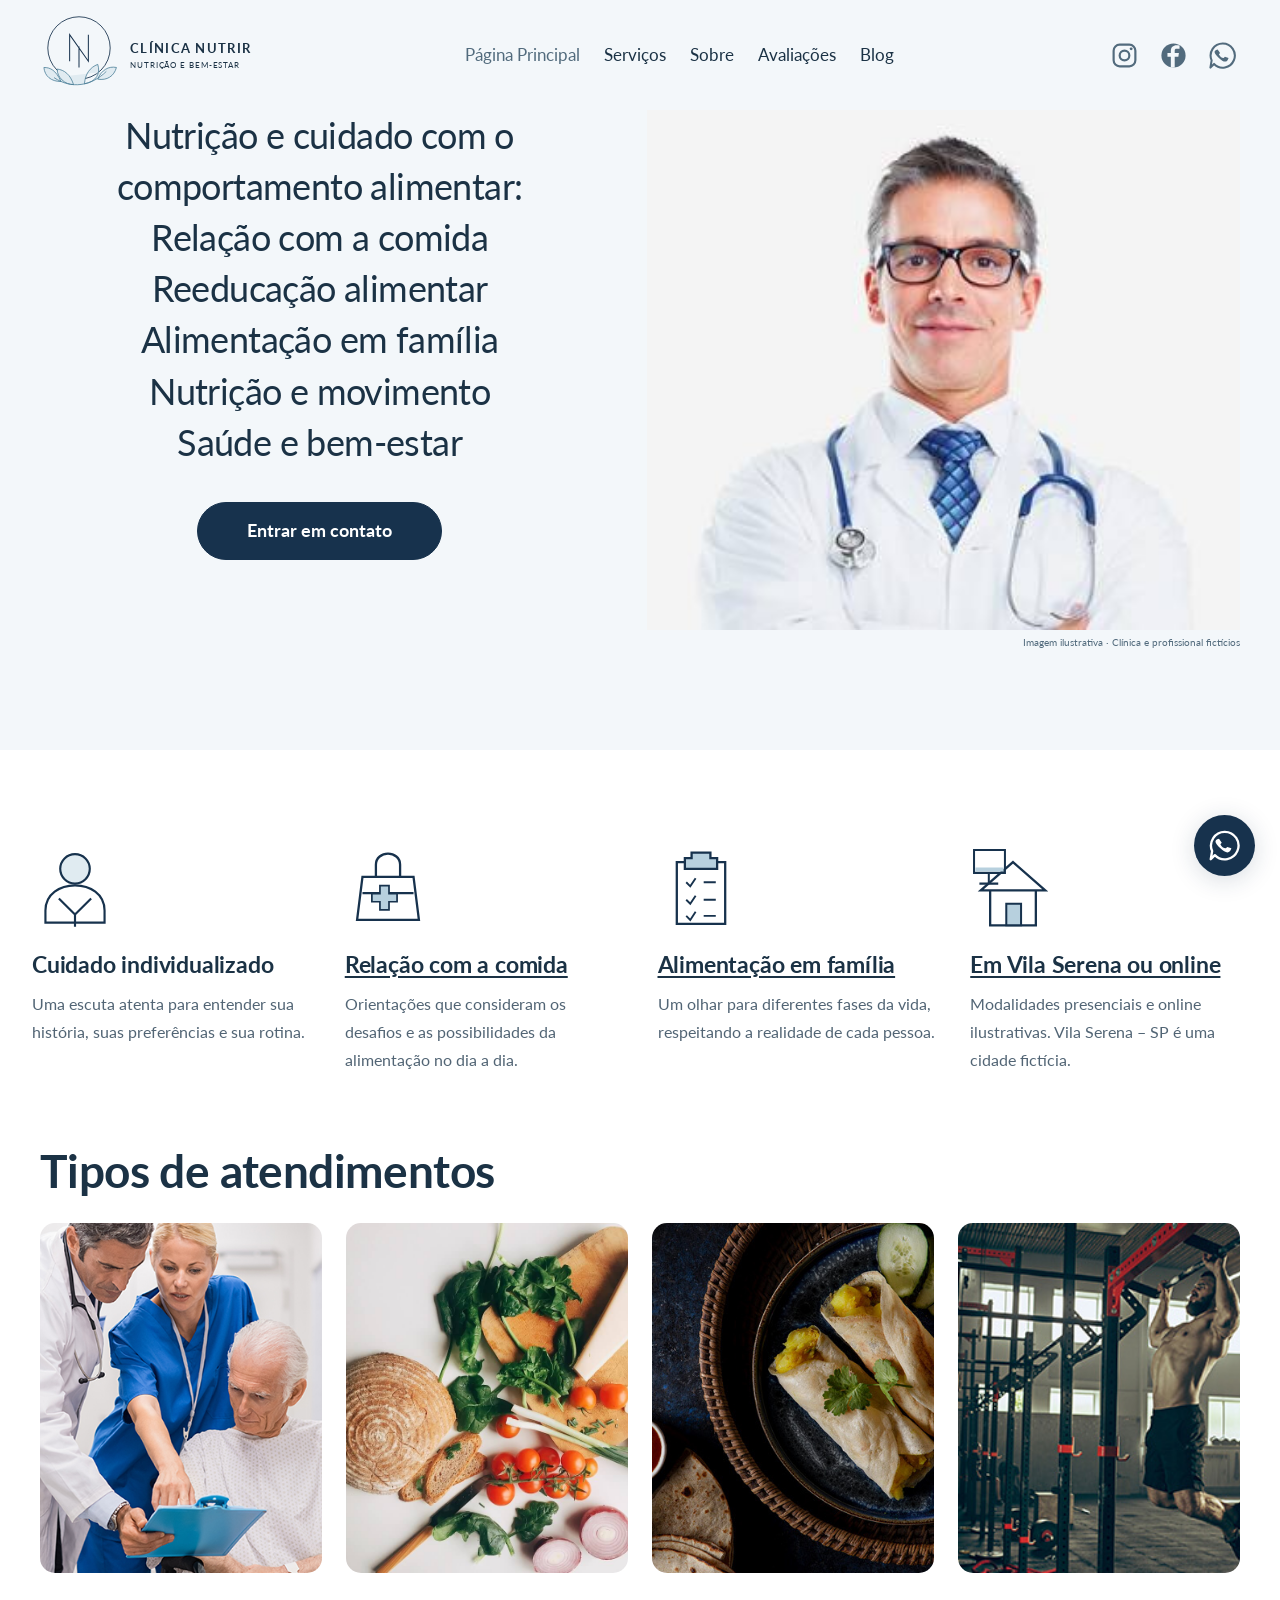
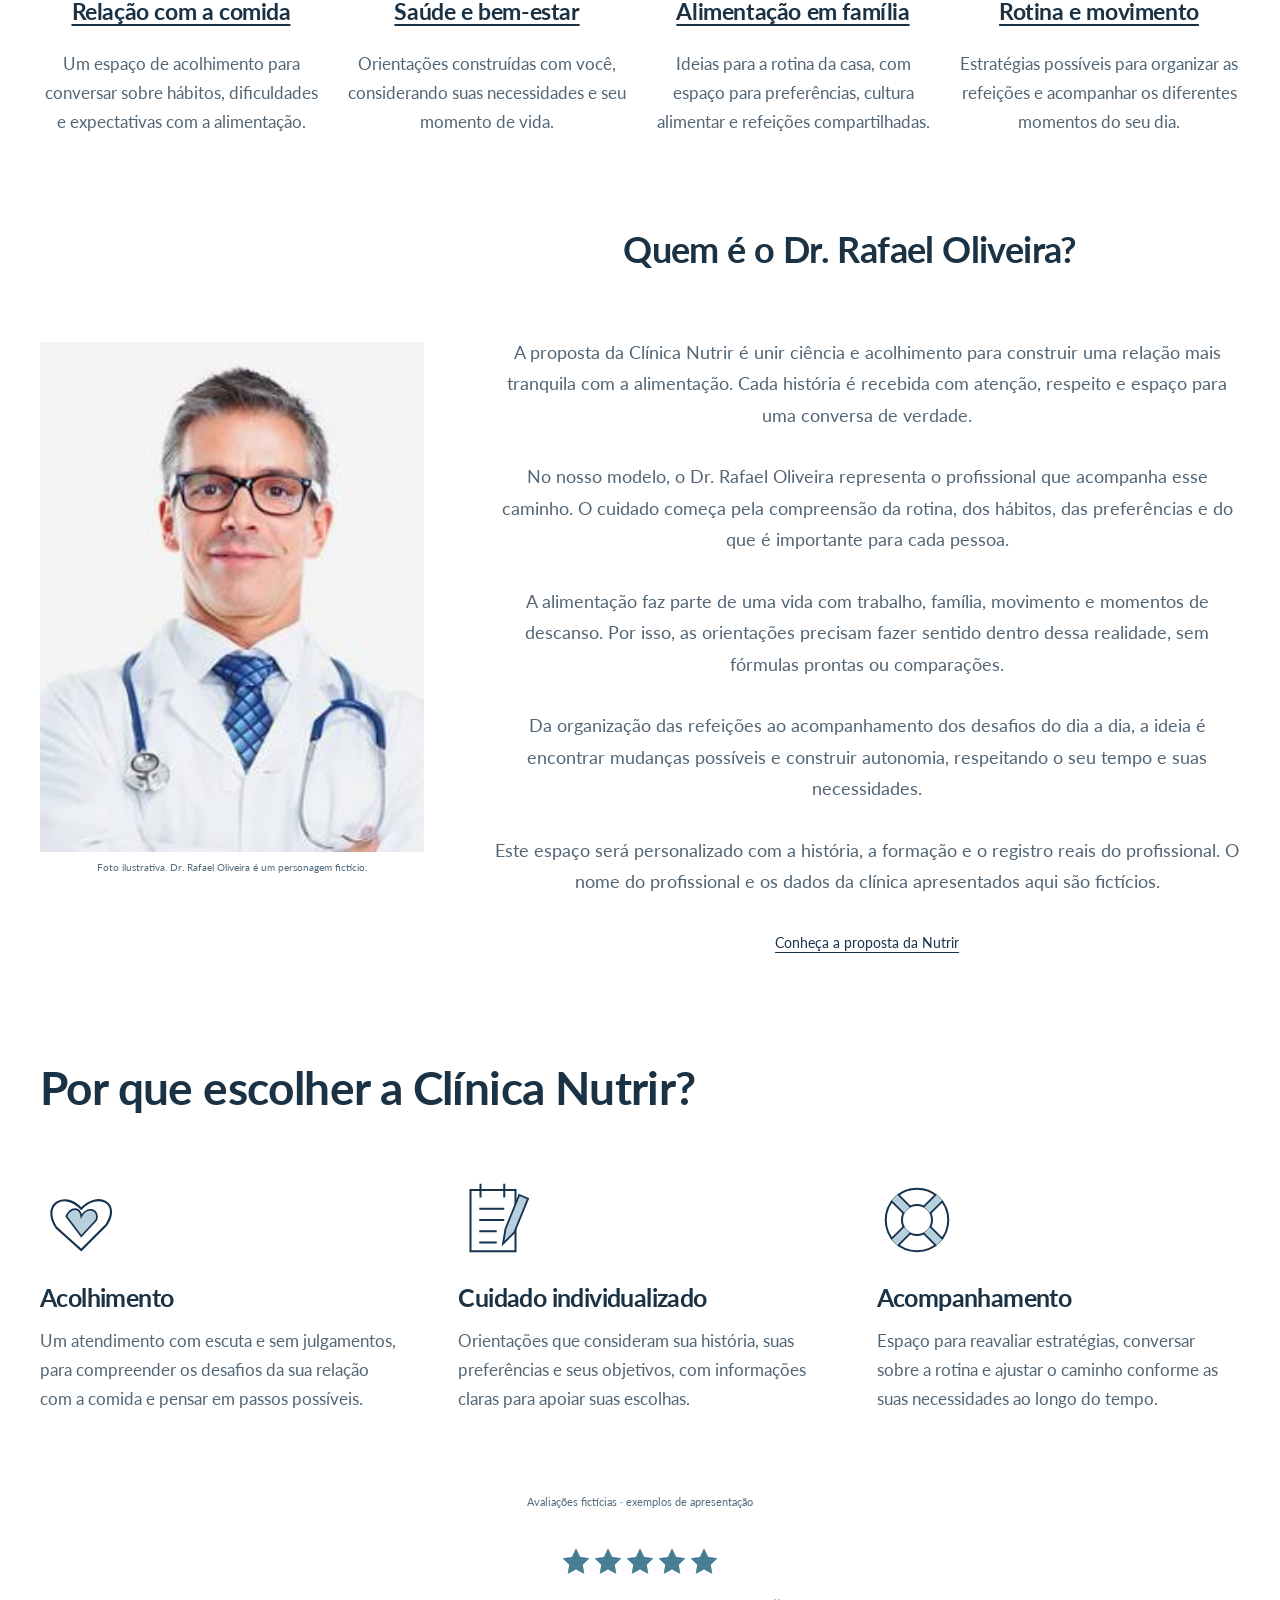
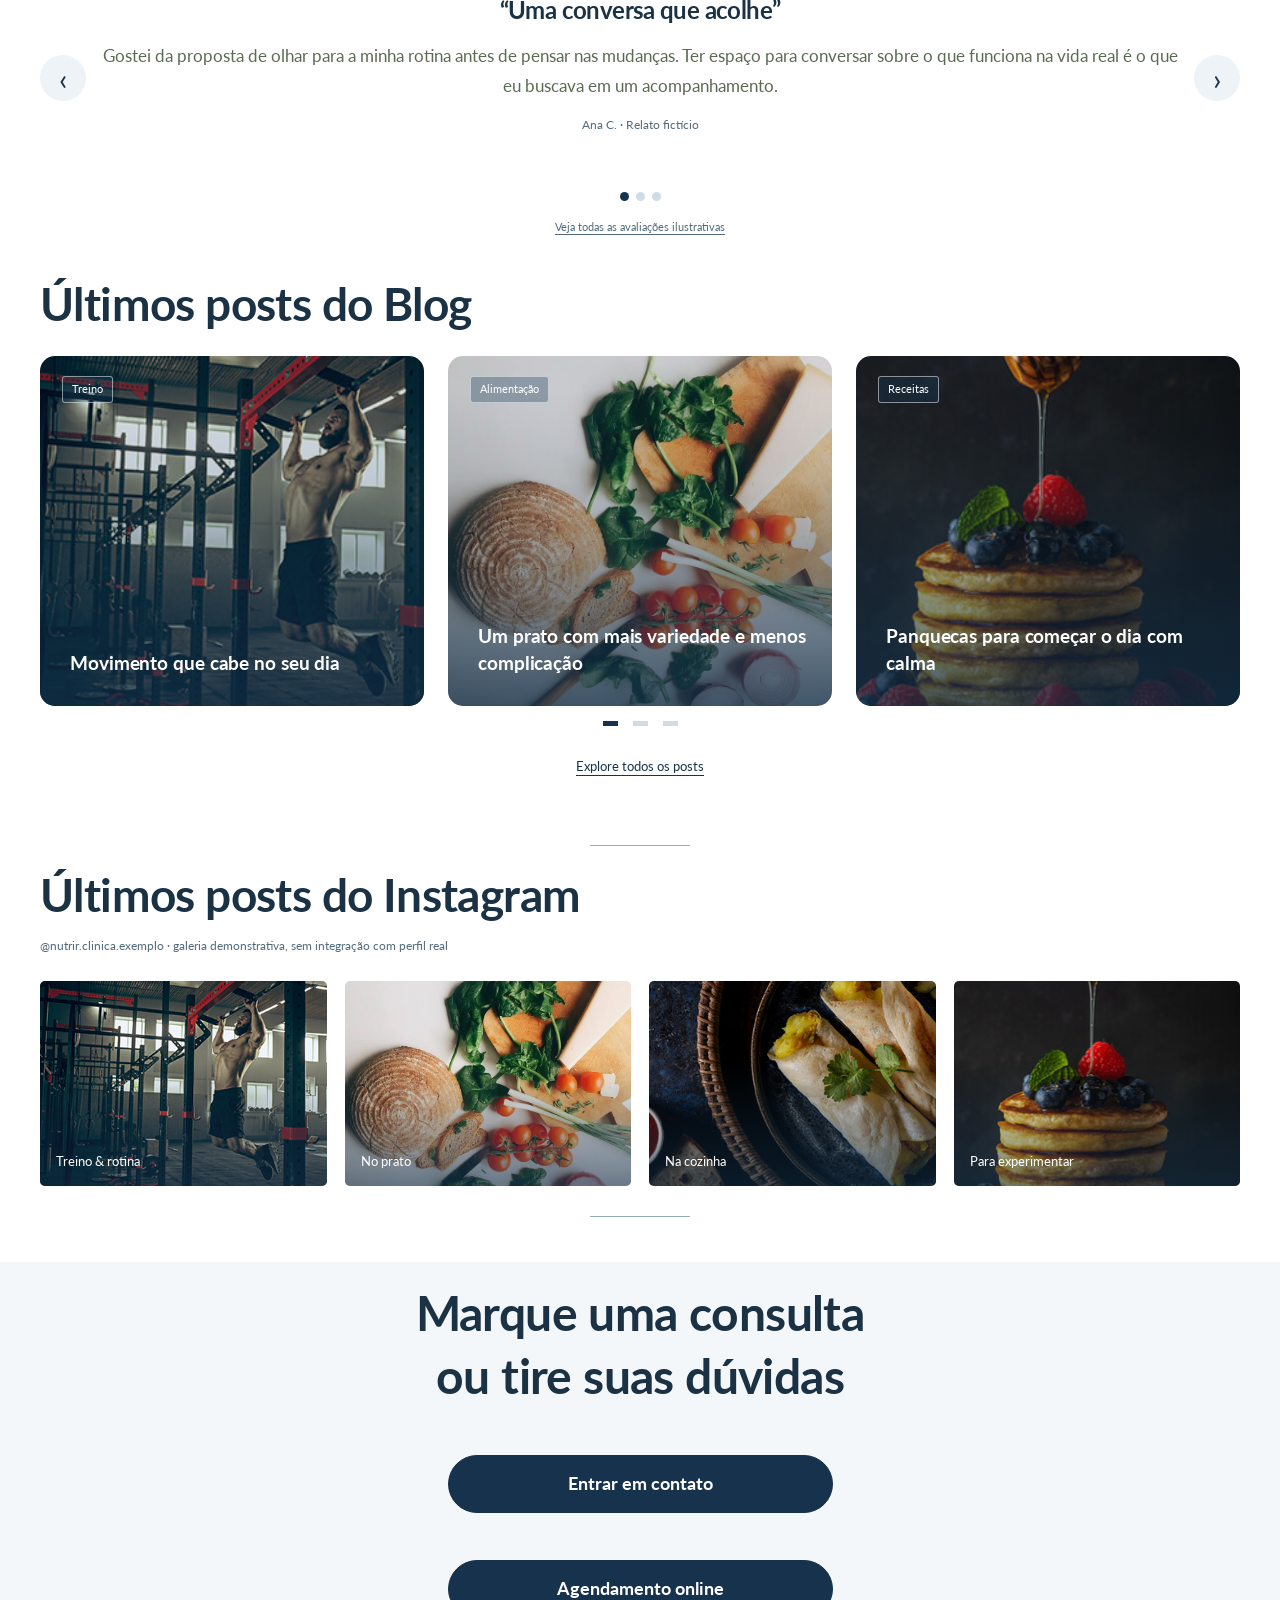
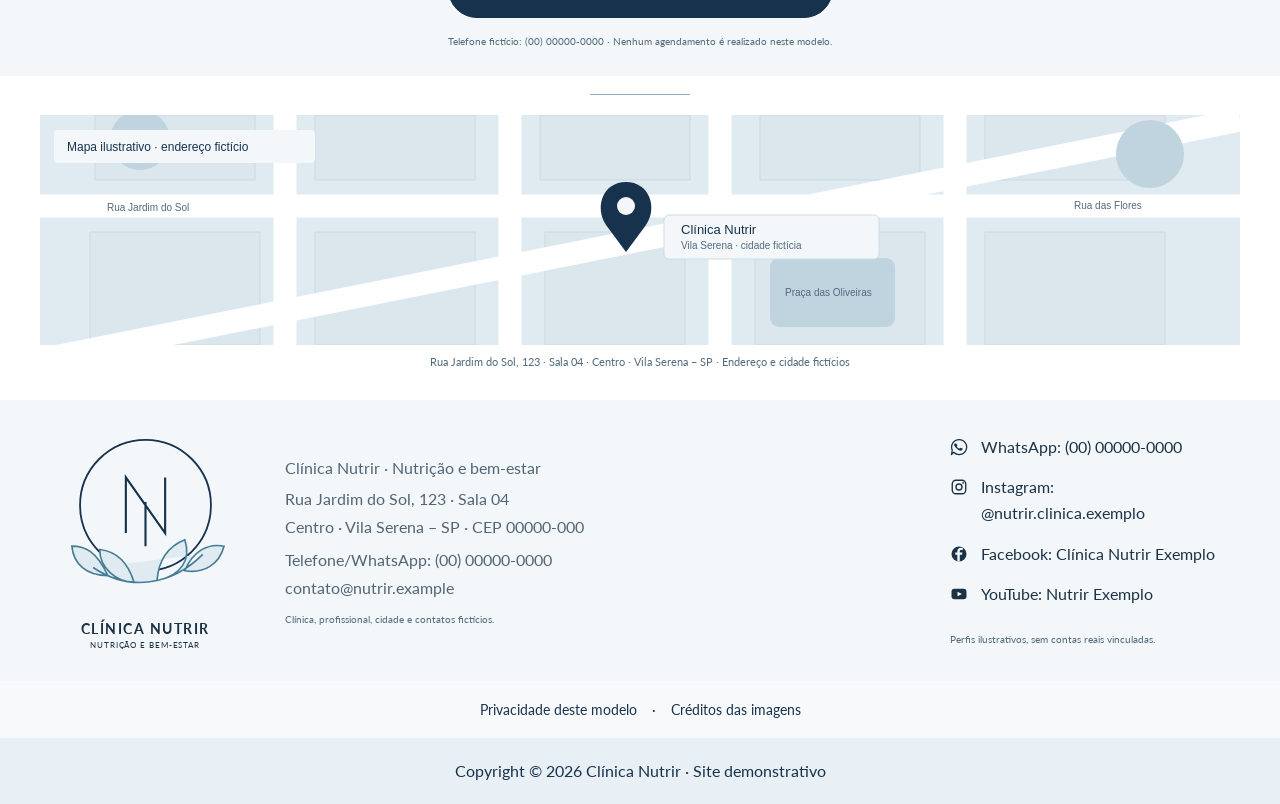
==== commit 0d49f7a3: "Apply blue clinic palette and male professional presentation" ====
--- a/index.html
+++ b/index.html
@@ -1,11 +1,11 @@
 <!doctype html>
 <html lang="pt-BR">
-<head><meta charset="utf-8"><meta name="viewport" content="width=device-width,initial-scale=1"><meta name="description" content="Clínica Nutrir: modelo de site de nutrição com serviços, apresentação, avaliações ilustrativas e um blog sobre rotina, treino e receitas."><meta name="theme-color" content="#304c3b"><title>Clínica Nutrir — Nutrição e comportamento alimentar</title><link rel="icon" href="assets/favicon.svg" type="image/svg+xml"><link rel="stylesheet" href="styles.css"><script src="script.js" defer></script></head>
+<head><meta charset="utf-8"><meta name="viewport" content="width=device-width,initial-scale=1"><meta name="description" content="Clínica Nutrir: modelo de site de nutrição com serviços, apresentação, avaliações ilustrativas e um blog sobre rotina, treino e receitas."><meta name="theme-color" content="#17324d"><title>Clínica Nutrir — Nutrição e comportamento alimentar</title><link rel="icon" href="assets/favicon.svg" type="image/svg+xml"><link rel="stylesheet" href="styles.css?v=azul-1"><script src="script.js?v=azul-1" defer></script></head>
 <body><a class="skip-link" href="#conteudo">Pular para o conteúdo</a><header data-site-header></header><main id="conteudo">
-<section class="reference-hero"><div class="container reference-hero-grid"><div class="reference-hero-copy"><h1>Nutrição e cuidado com o comportamento alimentar:<span>Relação com a comida</span><span>Reeducação alimentar</span><span>Alimentação em família</span><span>Nutrição e movimento</span><span>Saúde e bem-estar</span></h1><button class="button" type="button" data-demo-contact>Entrar em contato</button></div><figure class="reference-hero-photo"><img src="assets/consulta.jpg" width="900" height="800" fetchpriority="high" alt="Mulher sentada à mesa com um laptop, em imagem pública ilustrativa; não integra a clínica fictícia"><figcaption>Imagem ilustrativa · Clínica e profissional fictícias</figcaption></figure></div></section>
+<section class="reference-hero"><div class="container reference-hero-grid"><div class="reference-hero-copy"><h1>Nutrição e cuidado com o comportamento alimentar:<span>Relação com a comida</span><span>Reeducação alimentar</span><span>Alimentação em família</span><span>Nutrição e movimento</span><span>Saúde e bem-estar</span></h1><button class="button" type="button" data-demo-contact>Entrar em contato</button></div><figure class="reference-hero-photo"><img src="assets/doutor.jpg" width="900" height="800" fetchpriority="high" alt="Foto pública ilustrativa de um profissional masculino; não integra a clínica fictícia"><figcaption>Imagem ilustrativa · Clínica e profissional fictícios</figcaption></figure></div></section>
 <section class="reference-highlights" aria-label="Características do acompanhamento"><article><svg class="feature-icon" aria-hidden="true"><use href="assets/icons.svg#person"/></svg><h2>Cuidado individualizado</h2><p>Uma escuta atenta para entender sua história, suas preferências e sua rotina.</p></article><article><svg class="feature-icon" aria-hidden="true"><use href="assets/icons.svg#bag"/></svg><h2><a href="servicos.html#relacao">Relação com a comida</a></h2><p>Orientações que consideram os desafios e as possibilidades da alimentação no dia a dia.</p></article><article><svg class="feature-icon" aria-hidden="true"><use href="assets/icons.svg#clipboard"/></svg><h2><a href="servicos.html#familia">Alimentação em família</a></h2><p>Um olhar para diferentes fases da vida, respeitando a realidade de cada pessoa.</p></article><article><svg class="feature-icon" aria-hidden="true"><use href="assets/icons.svg#home"/></svg><h2><a href="servicos.html#como-funciona">Em Vila Serena ou online</a></h2><p>Modalidades presenciais e online ilustrativas. Vila Serena – SP é uma cidade fictícia.</p></article></section>
 <section class="container reference-services" id="atendimentos"><h2>Tipos de atendimentos</h2><div class="reference-service-grid"><article><a href="servicos.html#relacao"><img src="assets/acolhimento.jpg" width="600" height="750" loading="lazy" alt="Profissionais de saúde conversando com uma pessoa idosa, imagem ilustrativa"><h3>Relação com a comida</h3></a><p>Um espaço de acolhimento para conversar sobre hábitos, dificuldades e expectativas com a alimentação.</p></article><article><a href="servicos.html#saude"><img src="assets/salada.jpg" width="600" height="750" loading="lazy" alt="Composição com pão integral, vegetais e queijo, imagem ilustrativa"><h3>Saúde e bem-estar</h3></a><p>Orientações construídas com você, considerando suas necessidades e seu momento de vida.</p></article><article><a href="servicos.html#familia"><img src="assets/cozinha.jpg" width="600" height="750" loading="lazy" alt="Wraps recheados em um prato, imagem ilustrativa para alimentação em família"><h3>Alimentação em família</h3></a><p>Ideias para a rotina da casa, com espaço para preferências, cultura alimentar e refeições compartilhadas.</p></article><article><a href="servicos.html#movimento"><img src="assets/treino.jpg" width="600" height="750" loading="lazy" alt="Pessoa praticando barra na academia, imagem ilustrativa"><h3>Rotina e movimento</h3></a><p>Estratégias possíveis para organizar as refeições e acompanhar os diferentes momentos do seu dia.</p></article></div></section>
-<section class="container reference-about" id="sobre"><h2>Quem é a nutricionista Marina Oliveira?</h2><div class="reference-about-grid"><figure><img src="assets/consulta.jpg" width="750" height="1000" loading="lazy" alt="Retrato público ilustrativo para a apresentação da profissional fictícia"><figcaption>Foto ilustrativa. Marina Oliveira é uma personagem fictícia.</figcaption></figure><div><p>A proposta da Clínica Nutrir é unir ciência e acolhimento para construir uma relação mais tranquila com a alimentação. Cada história é recebida com atenção, respeito e espaço para uma conversa de verdade.</p><p>No nosso modelo, Marina Oliveira representa a profissional que acompanha esse caminho. O cuidado começa pela compreensão da rotina, dos hábitos, das preferências e do que é importante para cada pessoa.</p><p>A alimentação faz parte de uma vida com trabalho, família, movimento e momentos de descanso. Por isso, as orientações precisam fazer sentido dentro dessa realidade, sem fórmulas prontas ou comparações.</p><p>Da organização das refeições ao acompanhamento dos desafios do dia a dia, a ideia é encontrar mudanças possíveis e construir autonomia, respeitando o seu tempo e suas necessidades.</p><p>Este espaço será personalizado com a história, a formação e o registro reais da nutricionista. O nome da profissional e os dados da clínica apresentados aqui são fictícios.</p><a class="text-link" href="sobre.html">Conheça a proposta da Nutrir</a></div></div></section>
+<section class="container reference-about" id="sobre"><h2>Quem é o Dr. Rafael Oliveira?</h2><div class="reference-about-grid"><figure><img src="assets/doutor.jpg" width="750" height="1000" loading="lazy" alt="Retrato público ilustrativo para a apresentação do profissional fictício"><figcaption>Foto ilustrativa. Dr. Rafael Oliveira é um personagem fictício.</figcaption></figure><div><p>A proposta da Clínica Nutrir é unir ciência e acolhimento para construir uma relação mais tranquila com a alimentação. Cada história é recebida com atenção, respeito e espaço para uma conversa de verdade.</p><p>No nosso modelo, o Dr. Rafael Oliveira representa o profissional que acompanha esse caminho. O cuidado começa pela compreensão da rotina, dos hábitos, das preferências e do que é importante para cada pessoa.</p><p>A alimentação faz parte de uma vida com trabalho, família, movimento e momentos de descanso. Por isso, as orientações precisam fazer sentido dentro dessa realidade, sem fórmulas prontas ou comparações.</p><p>Da organização das refeições ao acompanhamento dos desafios do dia a dia, a ideia é encontrar mudanças possíveis e construir autonomia, respeitando o seu tempo e suas necessidades.</p><p>Este espaço será personalizado com a história, a formação e o registro reais do profissional. O nome do profissional e os dados da clínica apresentados aqui são fictícios.</p><a class="text-link" href="sobre.html">Conheça a proposta da Nutrir</a></div></div></section>
 <section class="container reference-benefits"><h2>Por que escolher a Clínica Nutrir?</h2><div class="reference-benefit-grid"><article><svg class="feature-icon" aria-hidden="true"><use href="assets/icons.svg#heart"/></svg><h3>Acolhimento</h3><p>Um atendimento com escuta e sem julgamentos, para compreender os desafios da sua relação com a comida e pensar em passos possíveis.</p></article><article><svg class="feature-icon" aria-hidden="true"><use href="assets/icons.svg#notes"/></svg><h3>Cuidado individualizado</h3><p>Orientações que consideram sua história, suas preferências e seus objetivos, com informações claras para apoiar suas escolhas.</p></article><article><svg class="feature-icon" aria-hidden="true"><use href="assets/icons.svg#support"/></svg><h3>Acompanhamento</h3><p>Espaço para reavaliar estratégias, conversar sobre a rotina e ajustar o caminho conforme as suas necessidades ao longo do tempo.</p></article></div></section>
 <section class="container reference-reviews" aria-roledescription="carrossel" aria-label="Avaliações fictícias ilustrativas"><h2 class="sr-only">Avaliações ilustrativas</h2><p class="sample-label">Avaliações fictícias · exemplos de apresentação</p><div class="review-stage" aria-live="polite"><article class="review-slide" data-review-slide><div class="review-stars" aria-label="Cinco estrelas ilustrativas"><svg aria-hidden="true"><use href="assets/icons.svg#star"/></svg><svg aria-hidden="true"><use href="assets/icons.svg#star"/></svg><svg aria-hidden="true"><use href="assets/icons.svg#star"/></svg><svg aria-hidden="true"><use href="assets/icons.svg#star"/></svg><svg aria-hidden="true"><use href="assets/icons.svg#star"/></svg></div><h3>“Uma conversa que acolhe”</h3><blockquote>Gostei da proposta de olhar para a minha rotina antes de pensar nas mudanças. Ter espaço para conversar sobre o que funciona na vida real é o que eu buscava em um acompanhamento.</blockquote><p>Ana C. · Relato fictício</p></article><article class="review-slide" data-review-slide hidden><div class="review-stars" aria-label="Cinco estrelas ilustrativas"><svg aria-hidden="true"><use href="assets/icons.svg#star"/></svg><svg aria-hidden="true"><use href="assets/icons.svg#star"/></svg><svg aria-hidden="true"><use href="assets/icons.svg#star"/></svg><svg aria-hidden="true"><use href="assets/icons.svg#star"/></svg><svg aria-hidden="true"><use href="assets/icons.svg#star"/></svg></div><h3>“Pequenos passos fazem sentido”</h3><blockquote>A ideia de construir mudanças com calma, respeitando as minhas preferências, combina com o cuidado que procuro. Uma abordagem próxima e sem comparações.</blockquote><p>Rafael L. · Relato fictício</p></article><article class="review-slide" data-review-slide hidden><div class="review-stars" aria-label="Cinco estrelas ilustrativas"><svg aria-hidden="true"><use href="assets/icons.svg#star"/></svg><svg aria-hidden="true"><use href="assets/icons.svg#star"/></svg><svg aria-hidden="true"><use href="assets/icons.svg#star"/></svg><svg aria-hidden="true"><use href="assets/icons.svg#star"/></svg><svg aria-hidden="true"><use href="assets/icons.svg#star"/></svg></div><h3>“Cuidado para a vida real”</h3><blockquote>O que me chamou a atenção foi pensar nas refeições da família sem complicar ainda mais o dia a dia. Informação clara e respeito à nossa história fazem a diferença.</blockquote><p>Beatriz M. · Relato fictício</p></article></div><button class="slider-arrow previous" data-review-prev type="button" aria-label="Avaliação anterior">‹</button><button class="slider-arrow next" data-review-next type="button" aria-label="Próxima avaliação">›</button><div class="review-pagination" aria-label="Escolher avaliação"><button type="button" data-review-dot="0" aria-label="Mostrar avaliação de Ana" aria-pressed="true"></button><button type="button" data-review-dot="1" aria-label="Mostrar avaliação de Rafael" aria-pressed="false"></button><button type="button" data-review-dot="2" aria-label="Mostrar avaliação de Beatriz" aria-pressed="false"></button></div><a class="reviews-more" href="avaliacoes.html">Veja todas as avaliações ilustrativas</a></section>
 <section class="container reference-posts" aria-labelledby="posts-title"><h2 id="posts-title">Últimos posts do Blog</h2><div class="reference-post-grid" id="home-posts"><article class="reference-post" data-home-post><a href="artigo.html?post=rotina-ativa"><img src="assets/treino.jpg" width="600" height="600" loading="lazy" alt="Pessoa se exercitando na academia"><span class="post-category">Treino</span><h3>Movimento que cabe no seu dia</h3></a></article><article class="reference-post" data-home-post><a href="artigo.html?post=prato-equilibrado"><img src="assets/salada.jpg" width="600" height="600" loading="lazy" alt="Pão, vegetais e queijo sobre uma bancada"><span class="post-category">Alimentação</span><h3>Um prato com mais variedade e menos complicação</h3></a></article><article class="reference-post" data-home-post><a href="artigo.html?post=panquecas-de-aveia"><img src="assets/receita.jpg" width="600" height="600" loading="lazy" alt="Panquecas servidas com frutas vermelhas"><span class="post-category">Receitas</span><h3>Panquecas para começar o dia com calma</h3></a></article><article class="reference-post" data-home-post hidden><a href="artigo.html?post=cozinha-pratica"><img src="assets/cozinha.jpg" width="600" height="600" loading="lazy" alt="Wraps recheados servidos em um prato"><span class="post-category">Culinária</span><h3>Uma cozinha mais prática para os dias corridos</h3></a></article><article class="reference-post" data-home-post hidden><a href="artigo.html?post=organizar-alimentacao-semana"><img src="assets/rotina.jpg" width="600" height="600" loading="lazy" alt="Cesta com legumes frescos"><span class="post-category">Alimentação</span><h3>Uma semana mais leve começa com pequenas escolhas</h3></a></article><article class="reference-post" data-home-post hidden><a href="artigo.html?post=movimento-dia-a-dia"><img src="assets/treino.jpg" width="600" height="600" loading="lazy" alt="Treino de barra em uma academia"><span class="post-category">Treino</span><h3>Entre o treino e a pausa, escute a sua rotina</h3></a></article><article class="reference-post" data-home-post hidden><a href="artigo.html?post=aproveitamento-alimentos"><img src="assets/cozinha.jpg" width="600" height="600" loading="lazy" alt="Refeição preparada com vegetais"><span class="post-category">Culinária</span><h3>Mais sabor, menos desperdício na cozinha</h3></a></article><article class="reference-post" data-home-post hidden><a href="artigo.html?post=salada-grao-de-bico"><img src="assets/rotina.jpg" width="600" height="600" loading="lazy" alt="Vegetais coloridos, foto ilustrativa para uma receita"><span class="post-category">Receitas</span><h3>Salada de grão-de-bico: uma ideia para variar</h3></a></article></div><div class="posts-pagination" data-post-pagination aria-label="Páginas de posts"></div><a class="posts-more text-link" href="blog.html">Explore todos os posts</a></section>
--- a/styles.css
+++ b/styles.css
@@ -1,16 +1,16 @@
 @font-face{font-family:Lato;src:url('assets/fonts/Lato-Regular.ttf') format('truetype');font-weight:400;font-style:normal;font-display:swap}
 @font-face{font-family:Lato;src:url('assets/fonts/Lato-Bold.ttf') format('truetype');font-weight:700;font-style:normal;font-display:swap}
-:root{--cream:#faf8f1;--green:#304c3b;--ink:#293e31;--muted:#596852;--sage:#e8ebdf;--line:#dce2d5;--sans:Lato,Arial,Helvetica,sans-serif;--serif:var(--sans)}
-*{box-sizing:border-box}html{scroll-behavior:smooth;scroll-padding-top:24px}body{margin:0;background:#fff;color:var(--ink);font:17px/1.7 var(--sans);-webkit-font-smoothing:antialiased}h1,h2,h3,h4,p{margin-top:0}h1,h2,h3,h4{font-family:var(--sans);font-weight:700;line-height:1.25;letter-spacing:-.6px}h1{font-size:42px}h2{font-size:46px;margin-bottom:28px}h3{font-size:24px;margin-bottom:14px}p{color:var(--muted)}em{font-style:normal;color:inherit}a{color:inherit;text-decoration:none}button,input{font:inherit}button{cursor:pointer}img{max-width:100%;height:auto}figure{margin:0}address{font-style:normal}button,a,input,summary{-webkit-tap-highlight-color:transparent}a:focus-visible,button:focus-visible,input:focus-visible,summary:focus-visible{outline:3px solid #8b9c70;outline-offset:5px}::selection{background:#d9e2ca}[hidden]{display:none!important}.container{width:min(1200px,calc(100% - 48px));margin-inline:auto}.section{padding-block:70px}.button{display:inline-flex;align-items:center;justify-content:center;gap:22px;min-height:58px;background:var(--green);border:1px solid var(--green);border-radius:40px;color:#fff;padding:14px 33px;line-height:1.5;font-size:18px;font-weight:700;text-align:center;transition:background .2s,transform .2s}.button:hover{background:#48664a;transform:translateY(-1px)}.button span{font-size:20px}.button-outline{background:transparent;color:var(--green)}.button-outline:hover{color:#fff}.button-light{background:var(--sage);color:var(--green);border-color:var(--sage)}.button-light:hover{background:#d4dfc8}.text-link{display:inline-flex;align-items:center;gap:12px;font-size:16px;color:var(--green);text-decoration:underline;text-underline-offset:4px}.text-link:hover{color:#7c8e60}.ui-arrow{display:inline-block;width:17px;height:17px;vertical-align:-3px;flex-shrink:0}.eyebrow{font-size:12px;font-weight:700;letter-spacing:1.5px;color:#6b7d5c;line-height:1.7;margin-bottom:17px}.breadcrumb{display:flex;flex-wrap:wrap;gap:11px;align-items:center;font-size:13px;color:var(--muted);margin-bottom:25px}.breadcrumb a{text-decoration:underline;text-underline-offset:3px}.page-hero{background:var(--cream);padding-block:30px 65px}.page-hero h1{margin-bottom:24px}.section-intro{display:flex;align-items:flex-end;justify-content:space-between;gap:40px;margin-bottom:35px}.section-intro h2{margin-bottom:0}.section-intro>p{max-width:430px;font-size:16px;margin:0}.demo-badge{display:inline-block;border:1px solid var(--line);background:var(--sage);color:#526947;padding:5px 10px;border-radius:3px;font-size:11px}.sr-only{position:absolute!important;width:1px!important;height:1px!important;padding:0!important;margin:-1px!important;overflow:hidden!important;clip:rect(0,0,0,0)!important;white-space:nowrap!important;border:0!important}.skip-link{position:fixed;top:8px;left:8px;z-index:50;transform:translateY(-150%);padding:12px 20px;background:var(--green);color:white;border-radius:4px}.skip-link:focus{transform:translateY(0)}
+:root{--cream:#f3f7fa;--green:#17324d;--ink:#1b3245;--muted:#526575;--sage:#e0ebf1;--line:#d5e1e9;--sans:Lato,Arial,Helvetica,sans-serif;--serif:var(--sans)}
+*{box-sizing:border-box}html{scroll-behavior:smooth;scroll-padding-top:24px}body{margin:0;background:#fff;color:var(--ink);font:17px/1.7 var(--sans);-webkit-font-smoothing:antialiased}h1,h2,h3,h4,p{margin-top:0}h1,h2,h3,h4{font-family:var(--sans);font-weight:700;line-height:1.25;letter-spacing:-.6px}h1{font-size:42px}h2{font-size:46px;margin-bottom:28px}h3{font-size:24px;margin-bottom:14px}p{color:var(--muted)}em{font-style:normal;color:inherit}a{color:inherit;text-decoration:none}button,input{font:inherit}button{cursor:pointer}img{max-width:100%;height:auto}figure{margin:0}address{font-style:normal}button,a,input,summary{-webkit-tap-highlight-color:transparent}a:focus-visible,button:focus-visible,input:focus-visible,summary:focus-visible{outline:3px solid #1c6577;outline-offset:5px}::selection{background:#cbdfe9}[hidden]{display:none!important}.container{width:min(1200px,calc(100% - 48px));margin-inline:auto}.section{padding-block:70px}.button{display:inline-flex;align-items:center;justify-content:center;gap:22px;min-height:58px;background:var(--green);border:1px solid var(--green);border-radius:40px;color:#fff;padding:14px 33px;line-height:1.5;font-size:18px;font-weight:700;text-align:center;transition:background .2s,transform .2s}.button:hover{background:#1c6577;transform:translateY(-1px)}.button span{font-size:20px}.button-outline{background:transparent;color:var(--green)}.button-outline:hover{color:#fff}.button-light{background:var(--sage);color:var(--green);border-color:var(--sage)}.button-light:hover{background:#cbdfe9}.text-link{display:inline-flex;align-items:center;gap:12px;font-size:16px;color:var(--green);text-decoration:underline;text-underline-offset:4px}.text-link:hover{color:#526b7d}.ui-arrow{display:inline-block;width:17px;height:17px;vertical-align:-3px;flex-shrink:0}.eyebrow{font-size:12px;font-weight:700;letter-spacing:1.5px;color:#526b7d;line-height:1.7;margin-bottom:17px}.breadcrumb{display:flex;flex-wrap:wrap;gap:11px;align-items:center;font-size:13px;color:var(--muted);margin-bottom:25px}.breadcrumb a{text-decoration:underline;text-underline-offset:3px}.page-hero{background:var(--cream);padding-block:30px 65px}.page-hero h1{margin-bottom:24px}.section-intro{display:flex;align-items:flex-end;justify-content:space-between;gap:40px;margin-bottom:35px}.section-intro h2{margin-bottom:0}.section-intro>p{max-width:430px;font-size:16px;margin:0}.demo-badge{display:inline-block;border:1px solid var(--line);background:var(--sage);color:#526b7d;padding:5px 10px;border-radius:3px;font-size:11px}.sr-only{position:absolute!important;width:1px!important;height:1px!important;padding:0!important;margin:-1px!important;overflow:hidden!important;clip:rect(0,0,0,0)!important;white-space:nowrap!important;border:0!important}.skip-link{position:fixed;top:8px;left:8px;z-index:50;transform:translateY(-150%);padding:12px 20px;background:var(--green);color:white;border-radius:4px}.skip-link:focus{transform:translateY(0)}
 /* Cabeçalho: marca, navegação e redes, como na referência. */
-[data-site-header]{background:var(--cream)}.header-inner{min-height:110px;display:flex;align-items:center;justify-content:space-between;gap:28px;position:relative}.brand{display:flex;align-items:center;gap:12px;flex-shrink:0}.brand img{width:78px;height:86px}.brand>span{font-size:13px;font-weight:700;letter-spacing:1.3px;line-height:1.5;white-space:nowrap}.brand small{display:block;font-size:8px;font-weight:400;letter-spacing:.9px}.header-inner #navigation{display:flex;align-items:center;justify-content:center;gap:32px;font-size:17px;flex:1}.header-inner #navigation>a{padding-block:10px;white-space:nowrap}.header-inner #navigation>a:hover,.header-inner #navigation>a[aria-current=page]{color:#778d5f}.header-socials{display:flex;gap:19px;align-items:center}.header-socials button{background:transparent;border:0;padding:3px;color:#65705e;display:grid;place-items:center;min-width:31px;min-height:38px}.header-socials button:hover{color:var(--green)}.header-socials svg{width:29px;height:29px}.menu-toggle{display:none}
+[data-site-header]{background:var(--cream)}.header-inner{min-height:110px;display:flex;align-items:center;justify-content:space-between;gap:28px;position:relative}.brand{display:flex;align-items:center;gap:12px;flex-shrink:0}.brand img{width:78px;height:86px}.brand>span{font-size:13px;font-weight:700;letter-spacing:1.3px;line-height:1.5;white-space:nowrap}.brand small{display:block;font-size:8px;font-weight:400;letter-spacing:.9px}.header-inner #navigation{display:flex;align-items:center;justify-content:center;gap:32px;font-size:17px;flex:1}.header-inner #navigation>a{padding-block:10px;white-space:nowrap}.header-inner #navigation>a:hover,.header-inner #navigation>a[aria-current=page]{color:#526b7d}.header-socials{display:flex;gap:19px;align-items:center}.header-socials button{background:transparent;border:0;padding:3px;color:#526b7d;display:grid;place-items:center;min-width:31px;min-height:38px}.header-socials button:hover{color:var(--green)}.header-socials svg{width:29px;height:29px}.menu-toggle{display:none}
 /* Página principal: sequência e proporções das capturas fornecidas. */
-.reference-hero{background:var(--cream);padding:0 0 100px}.reference-hero-grid{display:grid;grid-template-columns:1fr 1.06fr;gap:48px;align-items:start}.reference-hero-copy{text-align:center}.reference-hero h1{font-size:40px;font-weight:400;line-height:1.42;letter-spacing:-.6px;margin:0 0 34px}.reference-hero h1 span{display:block}.reference-hero-copy>.button{min-width:245px}.reference-hero-photo img{width:100%;height:520px;object-fit:cover;object-position:center;display:block;background:var(--sage)}.reference-hero-photo figcaption{font-size:10px;color:#6c7963;text-align:right;margin-top:5px;line-height:1.5}.reference-highlights{width:min(1760px,calc(100% - 100px));margin:auto;padding:96px 0 68px;display:grid;grid-template-columns:repeat(4,minmax(0,1fr));gap:54px}.feature-icon{display:block;width:86px;height:86px;color:var(--green);margin-bottom:18px}.reference-highlights h2{font-size:23px;letter-spacing:-.2px;line-height:1.3;margin-bottom:10px}.reference-highlights h2 a{text-decoration:underline;text-underline-offset:3px}.reference-highlights p{font-size:16px;line-height:1.75;margin:0}.reference-services{padding-bottom:90px}.reference-services h2{margin-bottom:24px}.reference-service-grid{display:grid;grid-template-columns:repeat(4,minmax(0,1fr));gap:24px}.reference-service-grid img{width:100%;height:350px;object-fit:cover;display:block;border-radius:15px;background:var(--sage)}.reference-service-grid article{text-align:center;min-width:0}.reference-service-grid h3{font-size:23px;font-weight:700;letter-spacing:-.4px;text-decoration:underline;text-underline-offset:4px;margin:24px 0}.reference-service-grid a:hover h3{color:#75885f}.reference-service-grid p{font-size:17px;line-height:1.7;margin:0}.reference-about{padding:0 0 92px}.reference-about h2{font-size:40px;text-align:center;margin:0 0 65px 35%}.reference-about-grid{display:grid;grid-template-columns:32% 1fr;gap:70px;align-items:start}.reference-about-grid figure{padding-top:5px}.reference-about-grid img{width:100%;height:510px;object-fit:cover;object-position:48% center;display:block;background:var(--sage)}.reference-about-grid figcaption{font-size:10px;line-height:1.5;color:#75806d;margin-top:8px;text-align:center}.reference-about-grid>div{text-align:center}.reference-about-grid p{font-size:18px;line-height:1.75;margin:0 0 30px}.reference-about-grid .text-link{font-size:14px}.reference-benefits{padding:10px 0 67px}.reference-benefits>h2{font-size:46px;margin-bottom:64px}.reference-benefit-grid{display:grid;grid-template-columns:repeat(3,minmax(0,1fr));gap:70px}.reference-benefit-grid h3{font-size:25px;font-weight:700;margin-bottom:14px}.reference-benefit-grid p{font-size:17px;line-height:1.7;margin:0}.reference-benefit-grid .feature-icon{width:80px;height:80px;margin-bottom:22px}.reference-reviews{position:relative;text-align:center;padding:12px 55px 35px}.sample-label{color:#77836d;font-size:11px;margin-bottom:18px}.review-stage{min-height:223px;display:flex;align-items:center;justify-content:center}.review-slide{width:100%}.review-stars{display:flex;align-items:center;justify-content:center;gap:2px;color:#8a9d70;margin-bottom:18px}.review-stars svg{width:30px;height:30px}.review-slide h3{font-size:24px;font-weight:700;margin-bottom:16px}.review-slide blockquote{font-size:17px;line-height:1.75;color:#5b6a53;margin:0 auto;max-width:1100px}.review-slide>p{font-size:12px;margin:15px 0 0;color:#7a856f}.slider-arrow{position:absolute;top:50%;transform:translateY(-50%);border:0;background:#f0f2ed;border-radius:50%;width:46px;height:46px;display:grid;place-items:center;font-size:30px;font-weight:400;line-height:1;color:var(--green)}.slider-arrow:hover{background:var(--sage)}.slider-arrow.previous{left:-20px}.slider-arrow.next{right:-20px}.review-pagination{display:flex;gap:7px;align-items:center;justify-content:center;margin-top:39px}.review-pagination button{width:9px;height:9px;border:0;border-radius:50%;background:#d4d9ce;position:relative;padding:0}.review-pagination button:before,.posts-pagination button:before{content:'';position:absolute;inset:-9px}.review-pagination button[aria-pressed=true]{background:var(--green)}.reviews-more{display:inline-block;font-size:11px;color:#78856c;margin-top:17px;text-decoration:underline;text-underline-offset:3px}.reference-posts{padding:0 0 68px}.reference-posts h2{margin-bottom:24px}.reference-post-grid{display:grid;grid-template-columns:repeat(3,minmax(0,1fr));gap:24px}.reference-post a{position:relative;display:block;height:350px;border-radius:15px;overflow:hidden;background:var(--sage)}.reference-post img{display:block;width:100%;height:100%;object-fit:cover;transition:transform .3s}.reference-post a:after{content:'';position:absolute;inset:0;background:linear-gradient(180deg,#10201520 10%,#10201535 35%,#102015c7 100%)}.reference-post a:hover img{transform:scale(1.025)}.reference-post h3{position:absolute;z-index:1;bottom:30px;left:30px;right:24px;margin:0;color:#fff;font-size:19px;line-height:1.4;font-weight:700;letter-spacing:-.1px}.post-category{position:absolute;z-index:1;top:20px;left:22px;font-size:11px;border:1px solid #ffffff80;color:#fff;background:#213f2d55;padding:3px 9px;border-radius:3px}.posts-pagination{display:flex;justify-content:center;gap:15px;margin-top:15px;min-height:12px}.posts-pagination button{position:relative;border:0;background:#d1d7cd;width:15px;height:5px;padding:0}.posts-pagination button[aria-pressed=true]{background:var(--green)}.posts-more{display:flex;width:fit-content;margin:22px auto 0;font-size:13px}.reference-instagram{padding-bottom:25px}.section-rule{display:block;width:100px;height:1px;background:#92a183;margin:0 auto 20px}.reference-instagram h2{margin-bottom:12px}.reference-instagram>p{font-size:12px;color:#78856d;margin-bottom:25px}.instagram-grid{display:grid;grid-template-columns:repeat(4,minmax(0,1fr));gap:18px;margin-bottom:30px}.instagram-grid button{position:relative;display:block;overflow:hidden;padding:0;border:0;background:var(--sage);border-radius:5px;min-width:0}.instagram-grid img{display:block;width:100%;height:205px;object-fit:cover;transition:transform .3s}.instagram-grid button:hover img{transform:scale(1.035)}.instagram-grid button:after{content:'';position:absolute;inset:0;background:linear-gradient(transparent 40%,#142b1f99)}.instagram-grid span{position:absolute;z-index:1;left:16px;bottom:14px;color:#fff;font-size:13px}.reference-contact{background:var(--cream);text-align:center;padding:20px 0 26px}.reference-contact h2{font-size:48px;line-height:1.3;font-weight:700;margin-bottom:48px}.reference-contact .button{display:flex;width:min(385px,100%);margin:0 auto 47px}.reference-contact .button:last-of-type{margin-bottom:15px}.reference-contact p{font-size:10px;margin:14px 0 0;color:#7f8b74}.reference-location{padding-block:18px 28px}.reference-location .section-rule{margin-bottom:20px}.reference-location img{display:block;width:100%;height:230px;object-fit:cover}.reference-location figcaption{text-align:center;font-size:11px;color:#7b876f;margin-top:8px}
+.reference-hero{background:var(--cream);padding:0 0 100px}.reference-hero-grid{display:grid;grid-template-columns:1fr 1.06fr;gap:48px;align-items:start}.reference-hero-copy{text-align:center}.reference-hero h1{font-size:40px;font-weight:400;line-height:1.42;letter-spacing:-.6px;margin:0 0 34px}.reference-hero h1 span{display:block}.reference-hero-copy>.button{min-width:245px}.reference-hero-photo img{width:100%;height:520px;object-fit:cover;object-position:center;display:block;background:var(--sage)}.reference-hero-photo figcaption{font-size:10px;color:#526b7d;text-align:right;margin-top:5px;line-height:1.5}.reference-highlights{width:min(1760px,calc(100% - 100px));margin:auto;padding:96px 0 68px;display:grid;grid-template-columns:repeat(4,minmax(0,1fr));gap:54px}.feature-icon{display:block;width:86px;height:86px;color:var(--green);margin-bottom:18px}.reference-highlights h2{font-size:23px;letter-spacing:-.2px;line-height:1.3;margin-bottom:10px}.reference-highlights h2 a{text-decoration:underline;text-underline-offset:3px}.reference-highlights p{font-size:16px;line-height:1.75;margin:0}.reference-services{padding-bottom:90px}.reference-services h2{margin-bottom:24px}.reference-service-grid{display:grid;grid-template-columns:repeat(4,minmax(0,1fr));gap:24px}.reference-service-grid img{width:100%;height:350px;object-fit:cover;display:block;border-radius:15px;background:var(--sage)}.reference-service-grid article{text-align:center;min-width:0}.reference-service-grid h3{font-size:23px;font-weight:700;letter-spacing:-.4px;text-decoration:underline;text-underline-offset:4px;margin:24px 0}.reference-service-grid a:hover h3{color:#526b7d}.reference-service-grid p{font-size:17px;line-height:1.7;margin:0}.reference-about{padding:0 0 92px}.reference-about h2{font-size:40px;text-align:center;margin:0 0 65px 35%}.reference-about-grid{display:grid;grid-template-columns:32% 1fr;gap:70px;align-items:start}.reference-about-grid figure{padding-top:5px}.reference-about-grid img{width:100%;height:510px;object-fit:cover;object-position:48% center;display:block;background:var(--sage)}.reference-about-grid figcaption{font-size:10px;line-height:1.5;color:#526b7d;margin-top:8px;text-align:center}.reference-about-grid>div{text-align:center}.reference-about-grid p{font-size:18px;line-height:1.75;margin:0 0 30px}.reference-about-grid .text-link{font-size:14px}.reference-benefits{padding:10px 0 67px}.reference-benefits>h2{font-size:46px;margin-bottom:64px}.reference-benefit-grid{display:grid;grid-template-columns:repeat(3,minmax(0,1fr));gap:70px}.reference-benefit-grid h3{font-size:25px;font-weight:700;margin-bottom:14px}.reference-benefit-grid p{font-size:17px;line-height:1.7;margin:0}.reference-benefit-grid .feature-icon{width:80px;height:80px;margin-bottom:22px}.reference-reviews{position:relative;text-align:center;padding:12px 55px 35px}.sample-label{color:#526b7d;font-size:11px;margin-bottom:18px}.review-stage{min-height:223px;display:flex;align-items:center;justify-content:center}.review-slide{width:100%}.review-stars{display:flex;align-items:center;justify-content:center;gap:2px;color:#477c96;margin-bottom:18px}.review-stars svg{width:30px;height:30px}.review-slide h3{font-size:24px;font-weight:700;margin-bottom:16px}.review-slide blockquote{font-size:17px;line-height:1.75;color:#5b6a53;margin:0 auto;max-width:1100px}.review-slide>p{font-size:12px;margin:15px 0 0;color:#526b7d}.slider-arrow{position:absolute;top:50%;transform:translateY(-50%);border:0;background:#edf3f7;border-radius:50%;width:46px;height:46px;display:grid;place-items:center;font-size:30px;font-weight:400;line-height:1;color:var(--green)}.slider-arrow:hover{background:var(--sage)}.slider-arrow.previous{left:-20px}.slider-arrow.next{right:-20px}.review-pagination{display:flex;gap:7px;align-items:center;justify-content:center;margin-top:39px}.review-pagination button{width:9px;height:9px;border:0;border-radius:50%;background:#d0dce5;position:relative;padding:0}.review-pagination button:before,.posts-pagination button:before{content:'';position:absolute;inset:-9px}.review-pagination button[aria-pressed=true]{background:var(--green)}.reviews-more{display:inline-block;font-size:11px;color:#526b7d;margin-top:17px;text-decoration:underline;text-underline-offset:3px}.reference-posts{padding:0 0 68px}.reference-posts h2{margin-bottom:24px}.reference-post-grid{display:grid;grid-template-columns:repeat(3,minmax(0,1fr));gap:24px}.reference-post a{position:relative;display:block;height:350px;border-radius:15px;overflow:hidden;background:var(--sage)}.reference-post img{display:block;width:100%;height:100%;object-fit:cover;transition:transform .3s}.reference-post a:after{content:'';position:absolute;inset:0;background:linear-gradient(180deg,#112d4520 10%,#112d4535 35%,#112d45c7 100%)}.reference-post a:hover img{transform:scale(1.025)}.reference-post h3{position:absolute;z-index:1;bottom:30px;left:30px;right:24px;margin:0;color:#fff;font-size:19px;line-height:1.4;font-weight:700;letter-spacing:-.1px}.post-category{position:absolute;z-index:1;top:20px;left:22px;font-size:11px;border:1px solid #ffffff80;color:#fff;background:#163e5b55;padding:3px 9px;border-radius:3px}.posts-pagination{display:flex;justify-content:center;gap:15px;margin-top:15px;min-height:12px}.posts-pagination button{position:relative;border:0;background:#d0dce5;width:15px;height:5px;padding:0}.posts-pagination button[aria-pressed=true]{background:var(--green)}.posts-more{display:flex;width:fit-content;margin:22px auto 0;font-size:13px}.reference-instagram{padding-bottom:25px}.section-rule{display:block;width:100px;height:1px;background:#91adbe;margin:0 auto 20px}.reference-instagram h2{margin-bottom:12px}.reference-instagram>p{font-size:12px;color:#526b7d;margin-bottom:25px}.instagram-grid{display:grid;grid-template-columns:repeat(4,minmax(0,1fr));gap:18px;margin-bottom:30px}.instagram-grid button{position:relative;display:block;overflow:hidden;padding:0;border:0;background:var(--sage);border-radius:5px;min-width:0}.instagram-grid img{display:block;width:100%;height:205px;object-fit:cover;transition:transform .3s}.instagram-grid button:hover img{transform:scale(1.035)}.instagram-grid button:after{content:'';position:absolute;inset:0;background:linear-gradient(transparent 40%,#112d4599)}.instagram-grid span{position:absolute;z-index:1;left:16px;bottom:14px;color:#fff;font-size:13px}.reference-contact{background:var(--cream);text-align:center;padding:20px 0 26px}.reference-contact h2{font-size:48px;line-height:1.3;font-weight:700;margin-bottom:48px}.reference-contact .button{display:flex;width:min(385px,100%);margin:0 auto 47px}.reference-contact .button:last-of-type{margin-bottom:15px}.reference-contact p{font-size:10px;margin:14px 0 0;color:#526b7d}.reference-location{padding-block:18px 28px}.reference-location .section-rule{margin-bottom:20px}.reference-location img{display:block;width:100%;height:230px;object-fit:cover}.reference-location figcaption{text-align:center;font-size:11px;color:#526b7d;margin-top:8px}
 /* Rodapé em três colunas, dados fictícios e redes. */
-.footer-main{background:var(--cream);padding:30px 0}.footer-grid{display:grid;grid-template-columns:240px 1fr 300px;gap:60px;align-items:center}.footer-brand .brand{display:flex;flex-direction:column;text-align:center;gap:8px}.footer-brand .brand img{width:165px;height:180px}.footer-brand .brand>span{font-size:14px;letter-spacing:1.5px}.footer-brand .brand small{font-size:8px}.footer-information p,.footer-information address{font-size:16px;color:var(--muted);line-height:1.75;margin:0}.footer-information p:first-child{margin-bottom:3px}.footer-information strong{font-weight:400}.footer-information p:last-of-type{margin-top:5px}.footer-information small,.footer-socials>small{font-size:10px;color:#76836b;line-height:1.5;display:block;margin-top:10px}.footer-socials{display:flex;flex-direction:column;gap:14px}.footer-socials button{display:flex;align-items:flex-start;gap:13px;font-size:16px;line-height:1.65;text-align:left;border:0;padding:0;background:none;color:var(--ink)}.footer-socials button:hover span{text-decoration:underline}.footer-socials svg{width:18px;height:18px;flex-shrink:0;margin-top:4px}.footer-privacy{display:flex;align-items:center;justify-content:center;gap:15px;padding:17px 24px;background:#f9faf7;font-size:14px}.footer-privacy a{color:var(--green)}.footer-privacy a:hover{text-decoration:underline}.footer-copyright{background:#edf0e9;text-align:center;padding:19px 85px;font-size:16px;color:var(--green)}.floating-contact{position:fixed;right:25px;bottom:24px;z-index:15;background:var(--green);color:white;box-shadow:0 4px 24px #304c3b2b;border:0;border-radius:50%;width:61px;height:61px;display:grid;place-items:center;padding:14px;transition:background .2s}.floating-contact svg{width:100%;height:100%}.floating-contact:hover{background:#4e6e4d}.demo-dialog{background:var(--cream);color:var(--green);border:1px solid var(--line);border-radius:12px;width:min(500px,calc(100% - 40px));padding:40px;box-shadow:0 20px 90px #1328144d;max-height:90vh;overflow:auto}.demo-dialog::backdrop{background:#14271d99;backdrop-filter:blur(3px)}.dialog-open{overflow:hidden}.dialog-close{position:absolute;top:10px;right:12px;border:0;background:none;color:var(--green);font-size:27px;padding:0 8px}.demo-dialog .eyebrow{font-size:10px;margin-bottom:20px}.demo-dialog h2{font-size:30px;margin-bottom:20px}.demo-dialog>p:not(.eyebrow){font-size:16px;line-height:1.75}.dialog-contact{display:flex;flex-direction:column;gap:5px;border-block:1px solid var(--line);padding-block:18px;margin-block:24px;font-size:13px;color:#6d7d60}.dialog-contact strong{font-weight:700;color:var(--green)}.dialog-confirm{min-width:135px;min-height:48px;font-size:16px}.privacy-content{max-width:850px;padding-block:60px 80px}.privacy-content h1{font-size:40px}.privacy-content h2{font-size:27px;margin-top:35px;margin-bottom:15px}.privacy-content p{font-size:17px;line-height:1.85}
+.footer-main{background:var(--cream);padding:30px 0}.footer-grid{display:grid;grid-template-columns:240px 1fr 300px;gap:60px;align-items:center}.footer-brand .brand{display:flex;flex-direction:column;text-align:center;gap:8px}.footer-brand .brand img{width:165px;height:180px}.footer-brand .brand>span{font-size:14px;letter-spacing:1.5px}.footer-brand .brand small{font-size:8px}.footer-information p,.footer-information address{font-size:16px;color:var(--muted);line-height:1.75;margin:0}.footer-information p:first-child{margin-bottom:3px}.footer-information strong{font-weight:400}.footer-information p:last-of-type{margin-top:5px}.footer-information small,.footer-socials>small{font-size:10px;color:#526b7d;line-height:1.5;display:block;margin-top:10px}.footer-socials{display:flex;flex-direction:column;gap:14px}.footer-socials button{display:flex;align-items:flex-start;gap:13px;font-size:16px;line-height:1.65;text-align:left;border:0;padding:0;background:none;color:var(--ink)}.footer-socials button:hover span{text-decoration:underline}.footer-socials svg{width:18px;height:18px;flex-shrink:0;margin-top:4px}.footer-privacy{display:flex;align-items:center;justify-content:center;gap:15px;padding:17px 24px;background:#f7f9fb;font-size:14px}.footer-privacy a{color:var(--green)}.footer-privacy a:hover{text-decoration:underline}.footer-copyright{background:#e9f0f5;text-align:center;padding:19px 85px;font-size:16px;color:var(--green)}.floating-contact{position:fixed;right:25px;bottom:24px;z-index:15;background:var(--green);color:white;box-shadow:0 4px 24px #17324d2b;border:0;border-radius:50%;width:61px;height:61px;display:grid;place-items:center;padding:14px;transition:background .2s}.floating-contact svg{width:100%;height:100%}.floating-contact:hover{background:#1c6577}.demo-dialog{background:var(--cream);color:var(--green);border:1px solid var(--line);border-radius:12px;width:min(500px,calc(100% - 40px));padding:40px;box-shadow:0 20px 90px #112d454d;max-height:90vh;overflow:auto}.demo-dialog::backdrop{background:#112d4599;backdrop-filter:blur(3px)}.dialog-open{overflow:hidden}.dialog-close{position:absolute;top:10px;right:12px;border:0;background:none;color:var(--green);font-size:27px;padding:0 8px}.demo-dialog .eyebrow{font-size:10px;margin-bottom:20px}.demo-dialog h2{font-size:30px;margin-bottom:20px}.demo-dialog>p:not(.eyebrow){font-size:16px;line-height:1.75}.dialog-contact{display:flex;flex-direction:column;gap:5px;border-block:1px solid var(--line);padding-block:18px;margin-block:24px;font-size:13px;color:#526b7d}.dialog-contact strong{font-weight:700;color:var(--green)}.dialog-confirm{min-width:135px;min-height:48px;font-size:16px}.privacy-content{max-width:850px;padding-block:60px 80px}.privacy-content h1{font-size:40px}.privacy-content h2{font-size:27px;margin-top:35px;margin-bottom:15px}.privacy-content p{font-size:17px;line-height:1.85}
 @media(max-width:1300px){.header-inner #navigation{gap:24px}.header-socials{gap:14px}.header-inner{gap:24px}.reference-highlights{width:calc(100% - 64px);gap:35px}.reference-about h2{font-size:36px}.footer-grid{gap:35px;grid-template-columns:210px 1fr 290px}.reference-hero h1{font-size:36px}.slider-arrow.previous{left:0}.slider-arrow.next{right:0}.reference-benefit-grid{gap:55px}}
 @media(max-width:1100px){.header-inner #navigation{gap:18px;font-size:15px}.header-socials{gap:10px}.brand>span{font-size:11px}.brand img{width:66px;height:73px}.header-inner{gap:18px;min-height:100px}.header-socials svg{width:25px;height:25px}.reference-hero-grid{gap:28px}.reference-hero h1{font-size:32px}.reference-hero-photo img{height:480px}.reference-highlights{gap:25px;padding-top:75px}.reference-highlights h2{font-size:20px}.reference-highlights p{font-size:15px}.reference-service-grid{gap:20px}.reference-service-grid img{height:300px}.reference-service-grid h3{font-size:21px}.reference-service-grid p{font-size:16px}.reference-about-grid{gap:45px}.reference-about-grid p{font-size:17px;margin-bottom:24px}.reference-about-grid img{height:480px}.reference-about h2{margin-left:30%;font-size:33px}.reference-benefits>h2{font-size:39px}.reference-benefit-grid{gap:40px}.reference-benefit-grid p{font-size:16px}.reference-post a{height:320px}.reference-post h3{font-size:18px;left:22px;right:20px;bottom:24px}.footer-grid{grid-template-columns:180px 1fr 250px;gap:28px}.footer-information p,.footer-information address,.footer-socials button{font-size:14px}.footer-brand .brand img{width:145px;height:160px}.instagram-grid img{height:175px}}
-@media(max-width:1000px){.menu-toggle{display:flex;flex-direction:column;gap:6px;padding:12px;background:none;border:1px solid #cdd6c3;border-radius:4px;order:3}.menu-toggle span{width:22px;height:1px;background:var(--green);display:block}.header-inner{min-height:94px}.header-socials{margin-left:auto;gap:18px}.header-inner #navigation{display:none;position:absolute;left:0;right:0;top:85px;flex-direction:column;align-items:stretch;padding:20px 25px;background:var(--cream);border:1px solid var(--line);border-radius:4px;box-shadow:0 15px 25px #304c3b15;z-index:20;gap:3px;font-size:17px}.header-inner #navigation.is-open{display:flex}.reference-hero{padding-bottom:70px}.reference-hero h1{font-size:29px}.reference-hero-photo img{height:435px}.reference-hero h1{margin-bottom:27px}.reference-hero-copy>.button{font-size:16px;min-width:220px;min-height:54px}.reference-about-grid{grid-template-columns:32% 1fr;gap:35px}.reference-about-grid p{font-size:16px}.reference-benefits>h2{font-size:36px}.reference-benefit-grid h3{font-size:22px}.reference-highlights{gap:28px 35px;grid-template-columns:repeat(2,minmax(0,1fr))}.reference-post-grid{gap:18px}.reference-post a{height:300px}.reference-post h3{font-size:17px;left:20px;right:15px}.post-category{left:20px}.reference-instagram h2{font-size:39px}.reference-contact h2{font-size:42px}.footer-grid{grid-template-columns:160px 1fr 235px;gap:24px}.footer-brand .brand img{width:130px;height:143px}.footer-brand .brand>span{font-size:12px}.section-intro{gap:25px}}
+@media(max-width:1000px){.menu-toggle{display:flex;flex-direction:column;gap:6px;padding:12px;background:none;border:1px solid #cfdee8;border-radius:4px;order:3}.menu-toggle span{width:22px;height:1px;background:var(--green);display:block}.header-inner{min-height:94px}.header-socials{margin-left:auto;gap:18px}.header-inner #navigation{display:none;position:absolute;left:0;right:0;top:85px;flex-direction:column;align-items:stretch;padding:20px 25px;background:var(--cream);border:1px solid var(--line);border-radius:4px;box-shadow:0 15px 25px #17324d15;z-index:20;gap:3px;font-size:17px}.header-inner #navigation.is-open{display:flex}.reference-hero{padding-bottom:70px}.reference-hero h1{font-size:29px}.reference-hero-photo img{height:435px}.reference-hero h1{margin-bottom:27px}.reference-hero-copy>.button{font-size:16px;min-width:220px;min-height:54px}.reference-about-grid{grid-template-columns:32% 1fr;gap:35px}.reference-about-grid p{font-size:16px}.reference-benefits>h2{font-size:36px}.reference-benefit-grid h3{font-size:22px}.reference-highlights{gap:28px 35px;grid-template-columns:repeat(2,minmax(0,1fr))}.reference-post-grid{gap:18px}.reference-post a{height:300px}.reference-post h3{font-size:17px;left:20px;right:15px}.post-category{left:20px}.reference-instagram h2{font-size:39px}.reference-contact h2{font-size:42px}.footer-grid{grid-template-columns:160px 1fr 235px;gap:24px}.footer-brand .brand img{width:130px;height:143px}.footer-brand .brand>span{font-size:12px}.section-intro{gap:25px}}
 @media(max-width:760px){h1{font-size:36px}h2{font-size:36px}.reference-hero-grid{gap:24px}.reference-hero h1{font-size:25px}.reference-hero-photo img{height:385px}.reference-hero-copy>.button{min-width:200px;min-height:50px;font-size:15px}.reference-hero-photo figcaption{font-size:8px}.reference-service-grid{grid-template-columns:repeat(2,minmax(0,1fr));gap:35px 23px}.reference-service-grid img{height:330px}.reference-service-grid p{font-size:16px}.reference-about h2{margin-left:0;margin-bottom:36px;font-size:33px}.reference-about-grid{grid-template-columns:32% 1fr;gap:27px}.reference-about-grid img{height:420px}.reference-about-grid p{font-size:15px;line-height:1.75;margin-bottom:20px}.reference-benefit-grid{gap:25px}.reference-benefit-grid h3{font-size:20px}.reference-benefit-grid p{font-size:15px}.reference-post a{height:265px}.reference-post h3{font-size:16px;bottom:20px;left:17px;right:15px}.reference-post-grid{gap:16px}.post-category{font-size:10px;left:15px;top:15px}.instagram-grid{gap:12px}.instagram-grid img{height:150px}.instagram-grid span{font-size:11px;left:12px;bottom:10px}.footer-grid{grid-template-columns:150px 1fr;gap:25px}.footer-socials{grid-column:2}.footer-brand{grid-row:1 / span 2}.footer-information p,.footer-information address,.footer-socials button{font-size:14px}.footer-socials{gap:10px}.footer-copyright{font-size:14px;padding-inline:70px}.reference-highlights{padding-top:60px}}
 @media(max-width:680px){.container{width:calc(100% - 40px)}.section{padding-block:50px}h1{font-size:32px}h2{font-size:32px;letter-spacing:-.4px}h3{font-size:23px}.eyebrow{font-size:10px;letter-spacing:1px}.section-intro{display:block}.section-intro>p{margin-top:20px;font-size:15px}.header-inner{min-height:89px;gap:15px}.brand{gap:7px}.brand img{width:57px;height:63px}.brand>span{font-size:11px;letter-spacing:.7px}.brand small{font-size:6px;letter-spacing:.7px}.header-socials{gap:10px}.header-socials button{min-width:27px;min-height:35px;padding:0}.header-socials svg{width:24px;height:24px}.header-socials button:nth-child(2){display:none}.menu-toggle{padding:10px;gap:5px}.header-inner #navigation{top:80px}.reference-hero{padding:10px 0 42px}.reference-hero-grid{grid-template-columns:minmax(0,1fr);gap:32px}.reference-hero h1{font-size:clamp(24px,6.6vw,36px);font-weight:400;line-height:1.48;margin-bottom:26px}.reference-hero-copy>.button{font-size:17px;min-height:55px;min-width:240px}.reference-hero-photo img{height:auto;aspect-ratio:1.16;object-fit:cover}.reference-hero-photo figcaption{font-size:9px}.reference-highlights{width:calc(100% - 40px);grid-template-columns:minmax(0,1fr);gap:35px;padding:48px 0}.reference-highlights article{display:grid;grid-template-columns:64px minmax(0,1fr);column-gap:19px;align-items:start}.reference-highlights .feature-icon{width:64px;height:64px;grid-row:1 / span 2;margin:0}.reference-highlights h2{font-size:21px;margin-bottom:9px}.reference-highlights p{font-size:15px;line-height:1.7}.reference-services{padding-bottom:55px}.reference-services h2{font-size:34px;margin-bottom:24px}.reference-service-grid{gap:30px 20px}.reference-service-grid img{height:240px;border-radius:12px}.reference-service-grid h3{font-size:20px;margin:18px 0 15px;line-height:1.3}.reference-service-grid p{font-size:14px;line-height:1.7}.reference-about{padding-bottom:55px}.reference-about h2{font-size:31px;margin-bottom:28px;line-height:1.3}.reference-about-grid{grid-template-columns:minmax(0,1fr);gap:27px}.reference-about-grid figure{width:min(100%,370px);margin:auto;padding:0}.reference-about-grid img{height:auto;aspect-ratio:.85;object-fit:cover}.reference-about-grid figcaption{font-size:9px}.reference-about-grid p{font-size:16px;line-height:1.8;margin-bottom:25px}.reference-about-grid .text-link{font-size:14px}.reference-benefits{padding:0 0 42px}.reference-benefits>h2{font-size:31px;margin-bottom:35px;line-height:1.3}.reference-benefit-grid{grid-template-columns:minmax(0,1fr);gap:32px}.reference-benefit-grid h3{font-size:23px}.reference-benefit-grid .feature-icon{width:72px;height:72px;margin-bottom:15px}.reference-benefit-grid p{font-size:16px}.reference-reviews{padding:8px 30px 43px}.sample-label{font-size:10px;margin-bottom:23px}.review-stage{min-height:320px}.review-stars svg{width:27px;height:27px}.review-slide h3{font-size:22px}.review-slide blockquote{font-size:15px;line-height:1.8}.review-slide>p{font-size:11px}.slider-arrow{width:32px;height:32px;font-size:24px}.slider-arrow.previous{left:-5px}.slider-arrow.next{right:-5px}.review-pagination{margin-top:25px;gap:12px}.reviews-more{font-size:10px;margin-top:23px}.reference-posts{padding-bottom:43px}.reference-posts h2{font-size:33px;margin-bottom:22px}.reference-post-grid{grid-template-columns:minmax(0,1fr)}.reference-post a{height:350px}.reference-post h3{font-size:21px;left:25px;right:25px;bottom:28px}.post-category{left:25px;top:23px;font-size:11px}.posts-pagination{gap:15px;margin-top:20px}.posts-pagination button{width:14px}.posts-more{font-size:13px}.reference-instagram{padding-bottom:15px}.reference-instagram h2{font-size:31px;line-height:1.3;margin-bottom:12px}.reference-instagram>p{font-size:11px;line-height:1.7;margin-bottom:22px}.instagram-grid{grid-template-columns:repeat(2,minmax(0,1fr));gap:12px;margin-bottom:25px}.instagram-grid img{height:175px}.instagram-grid span{font-size:12px;bottom:12px;left:12px}.reference-contact{padding:25px 0}.reference-contact h2{font-size:33px;margin-bottom:30px;line-height:1.35}.reference-contact .button{font-size:17px;min-height:56px;margin-bottom:26px;width:min(350px,100%)}.reference-contact p{font-size:10px;line-height:1.7;margin-top:17px}.reference-location{padding-block:18px 25px}.reference-location img{height:200px;object-fit:cover;object-position:center}.reference-location figcaption{font-size:10px;line-height:1.7;margin-top:10px}.footer-main{padding:30px 0}.footer-grid{grid-template-columns:minmax(0,1fr);gap:30px;text-align:center}.footer-brand{grid-column:auto;grid-row:auto}.footer-brand .brand{gap:5px}.footer-brand .brand img{width:140px;height:154px}.footer-brand .brand>span{font-size:13px;letter-spacing:1.5px}.footer-brand .brand small{font-size:7px}.footer-information p,.footer-information address{font-size:15px;line-height:1.8}.footer-information small{font-size:10px}.footer-socials{grid-column:auto;align-items:center;gap:16px}.footer-socials button{font-size:14px;text-align:left;gap:12px}.footer-socials small{font-size:10px}.footer-privacy{gap:10px;font-size:12px;padding-block:17px;flex-wrap:wrap}.footer-copyright{font-size:13px;line-height:1.6;padding:18px 65px 18px 20px}.floating-contact{right:15px;bottom:17px;width:54px;height:54px;padding:12px}.demo-dialog{padding:34px 25px}.demo-dialog h2{font-size:27px}.demo-dialog>p:not(.eyebrow){font-size:15px}.dialog-contact{font-size:12px}.privacy-content{padding-block:40px 55px}.privacy-content h1{font-size:31px}.privacy-content h2{font-size:25px}.privacy-content p{font-size:16px}.breadcrumb{font-size:12px;gap:9px}.page-hero{padding-block:25px 45px}}
 @media(max-width:380px){.header-socials{display:none}.header-inner .menu-toggle{margin-left:auto}.reference-service-grid{grid-template-columns:minmax(0,1fr)}.reference-service-grid img{height:310px}.reference-service-grid h3{font-size:24px}.reference-service-grid p{font-size:16px}.reference-hero h1{font-size:24px}.reference-hero-photo figcaption{font-size:8px}.reference-highlights article{grid-template-columns:54px minmax(0,1fr);gap:13px}.reference-highlights .feature-icon{width:54px;height:54px}.reference-highlights h2{font-size:20px}.reference-reviews{padding-inline:25px}.review-stage{min-height:380px}.review-slide h3{font-size:20px}.reference-post a{height:320px}.instagram-grid img{height:150px}.instagram-grid span{font-size:10px;left:8px}.reference-contact h2{font-size:29px}.reference-instagram h2{font-size:29px}}
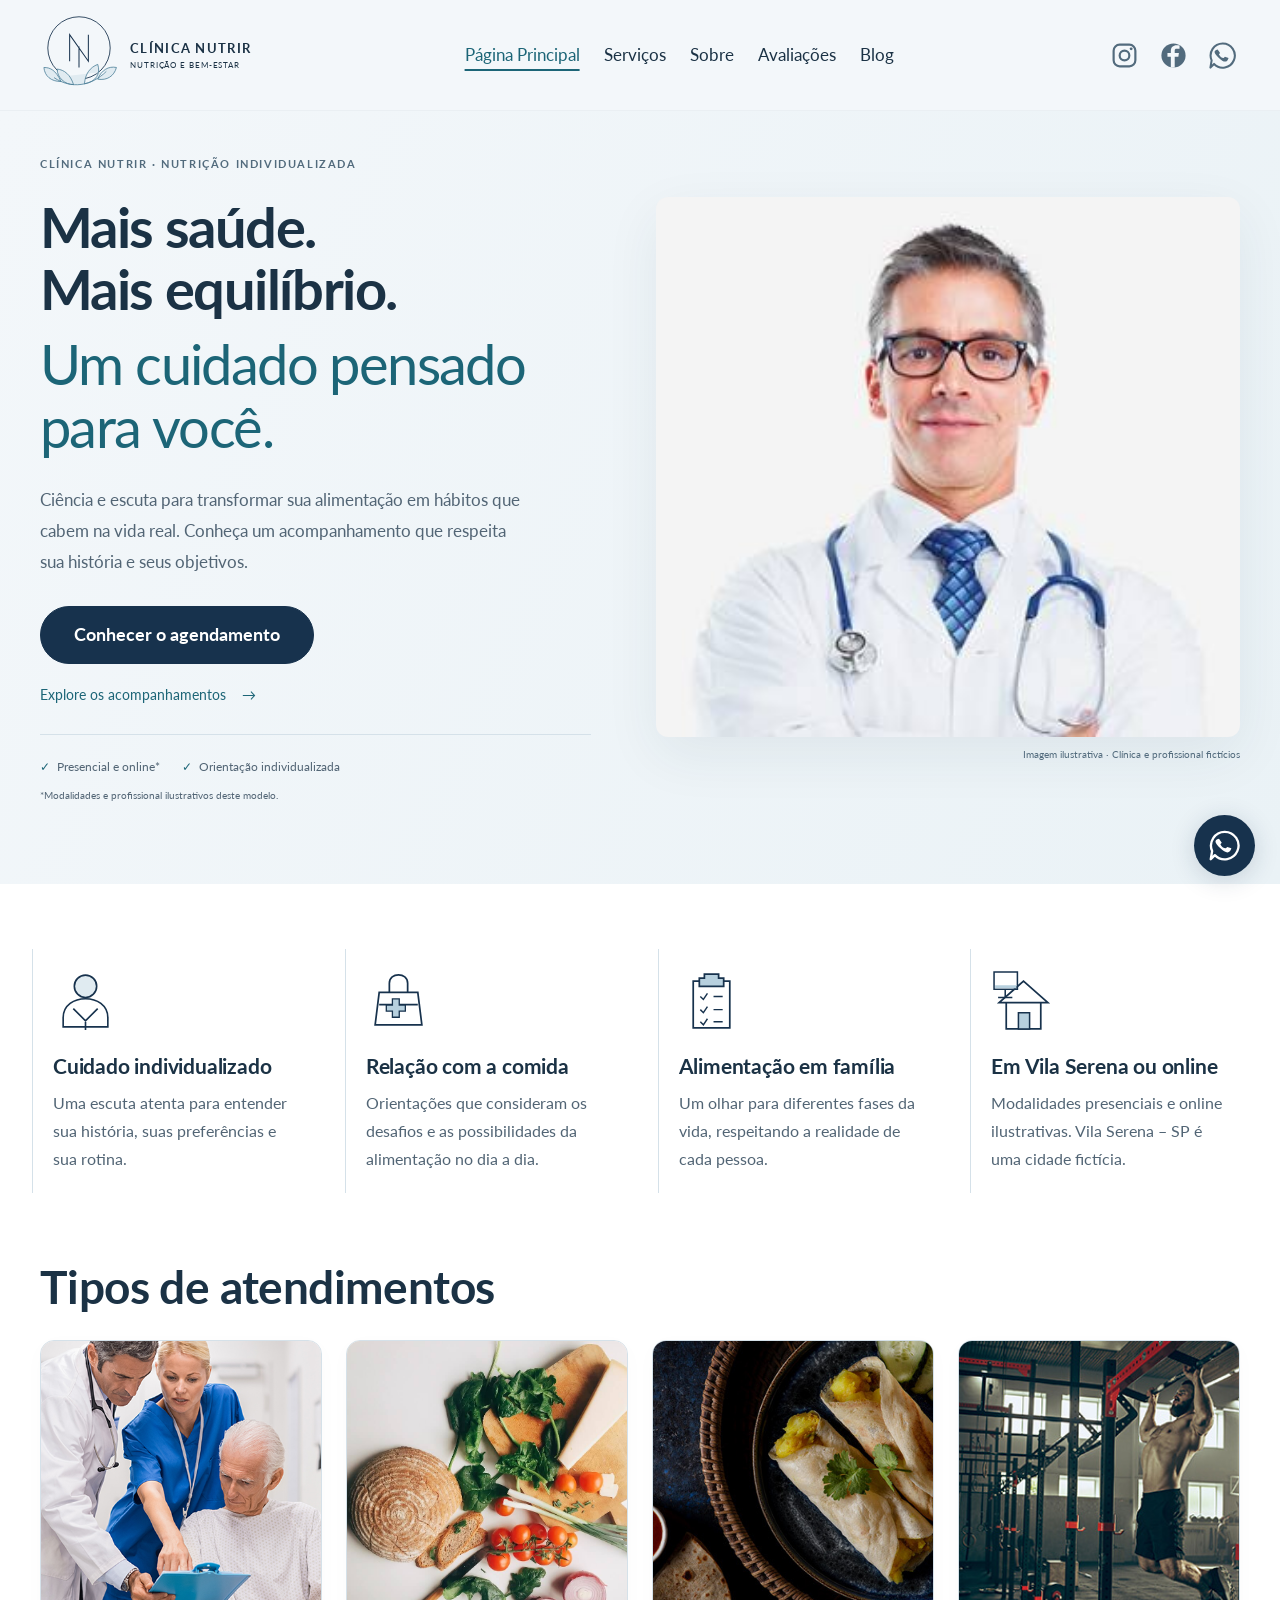
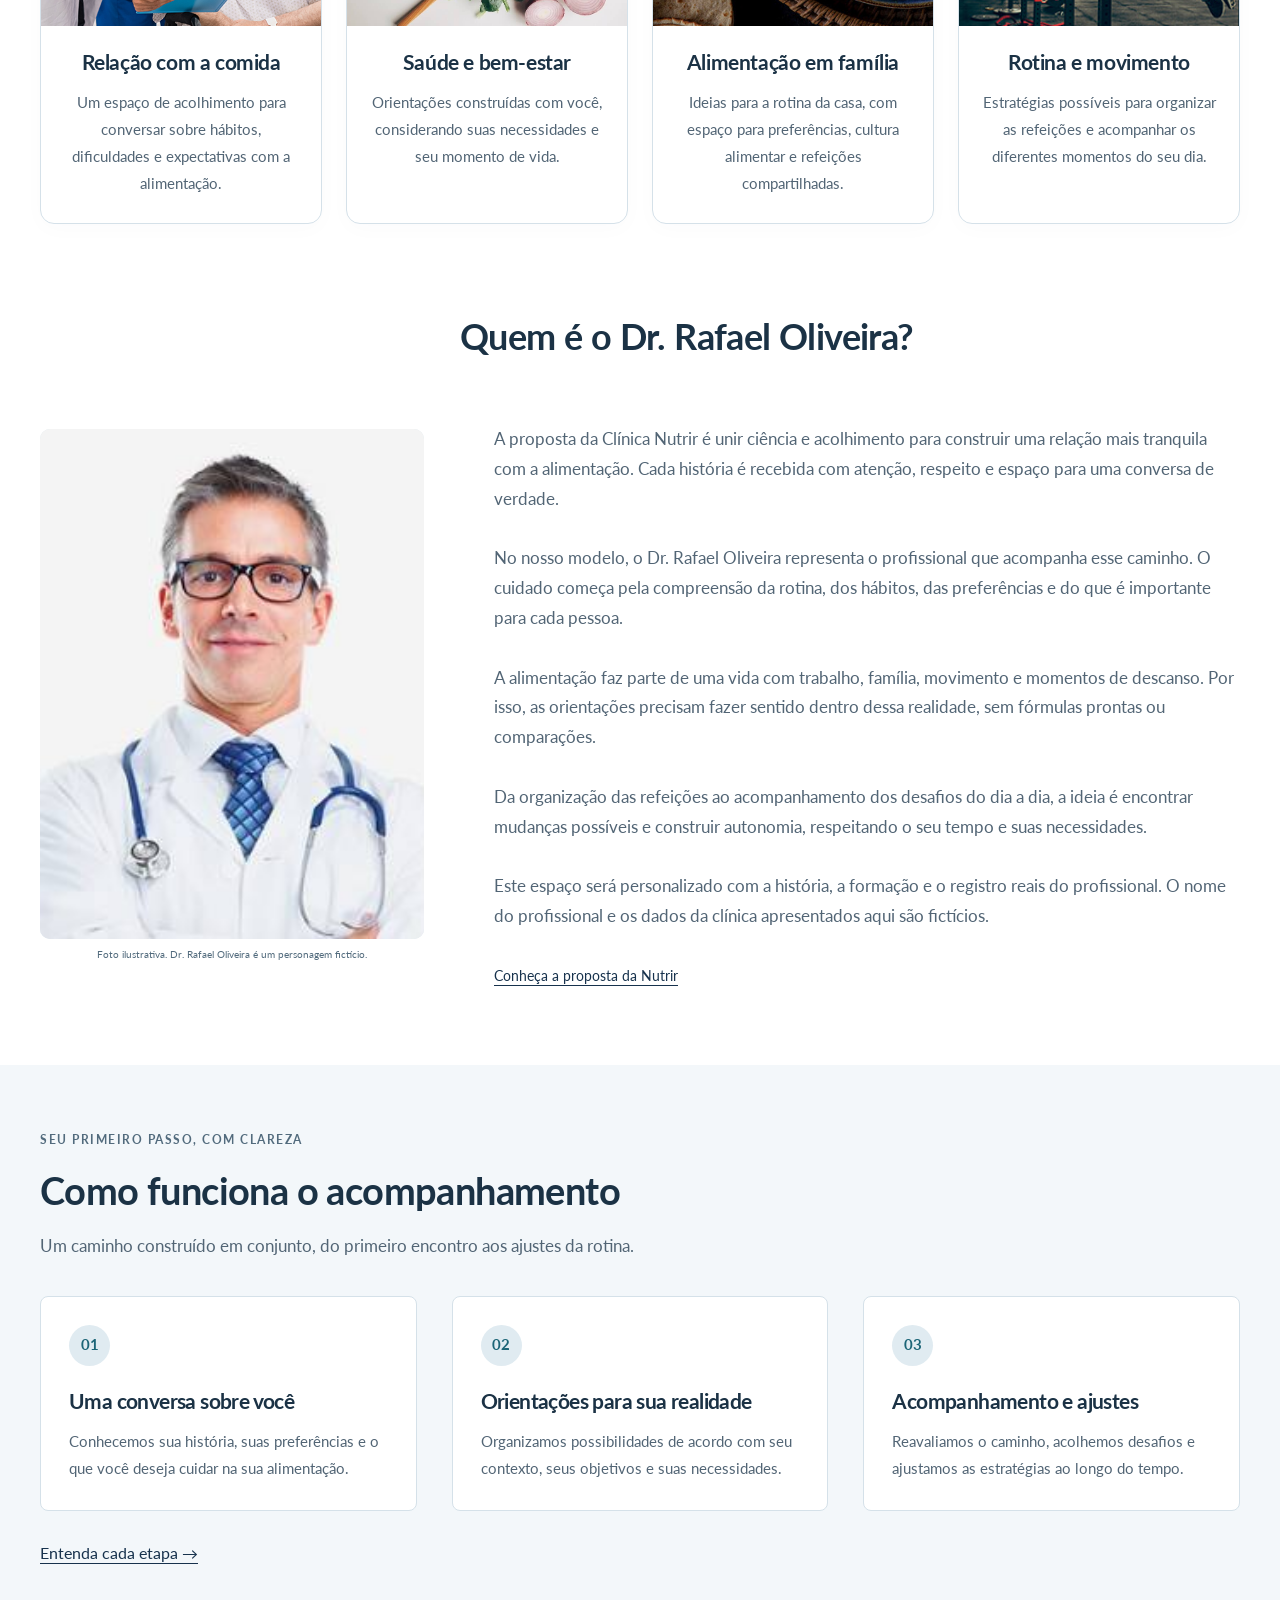
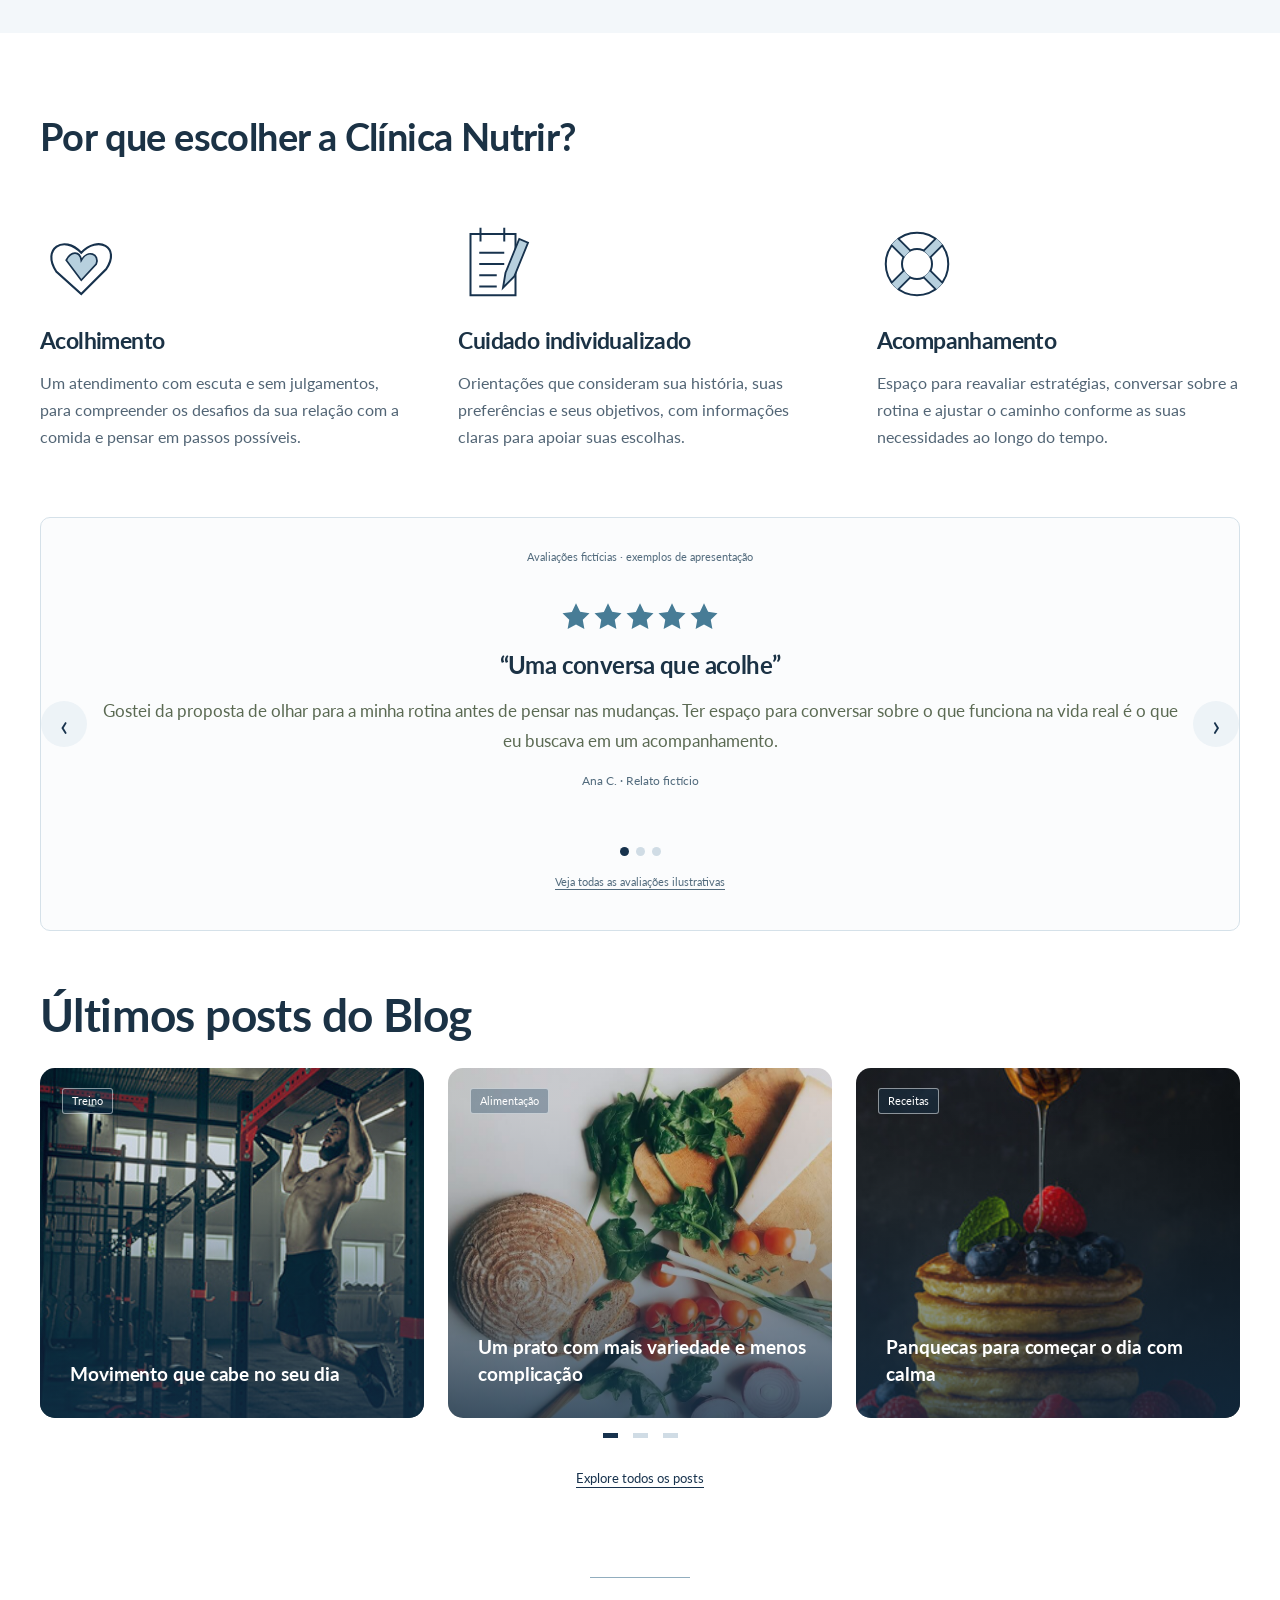
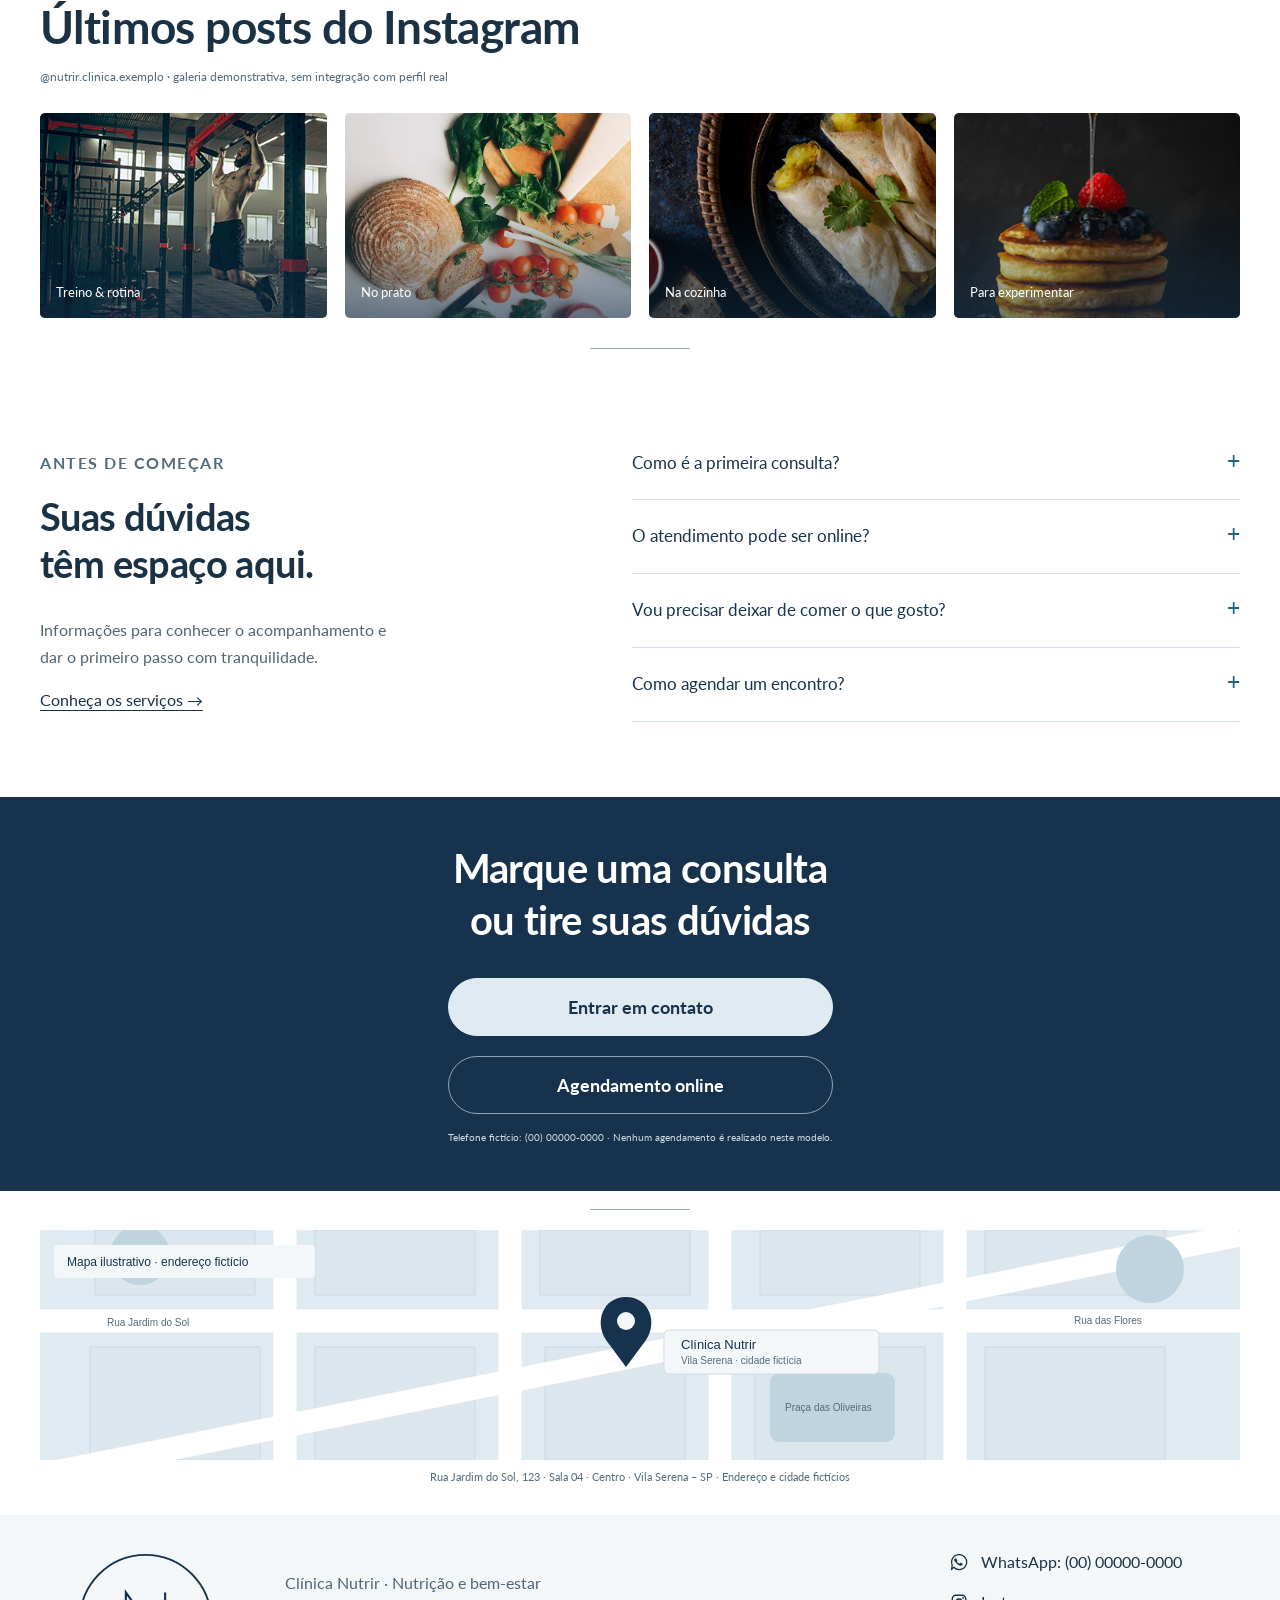
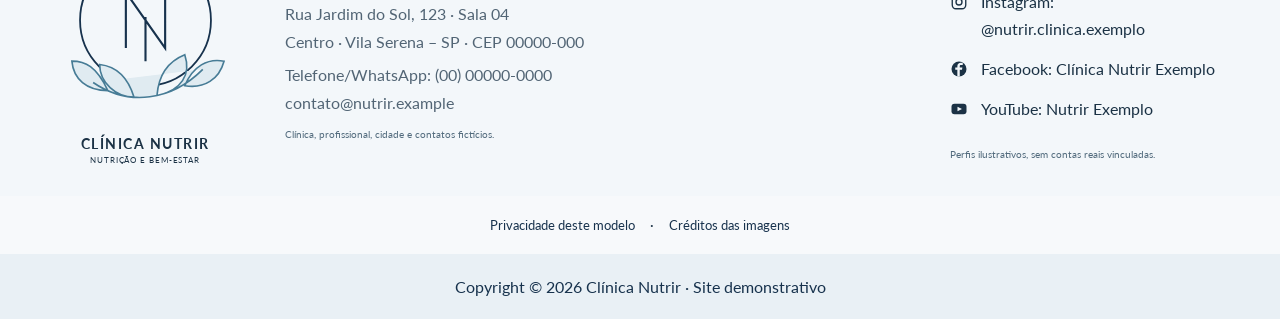
==== commit ae73a49c: "Refine clinic presentation and patient information flow" ====
--- a/index.html
+++ b/index.html
@@ -1,15 +1,15 @@
 <!doctype html>
 <html lang="pt-BR">
-<head><meta charset="utf-8"><meta name="viewport" content="width=device-width,initial-scale=1"><meta name="description" content="Clínica Nutrir: modelo de site de nutrição com serviços, apresentação, avaliações ilustrativas e um blog sobre rotina, treino e receitas."><meta name="theme-color" content="#17324d"><title>Clínica Nutrir — Nutrição e comportamento alimentar</title><link rel="icon" href="assets/favicon.svg" type="image/svg+xml"><link rel="stylesheet" href="styles.css?v=azul-1"><script src="script.js?v=azul-1" defer></script></head>
+<head><meta charset="utf-8"><meta name="viewport" content="width=device-width,initial-scale=1"><meta name="description" content="Clínica Nutrir: modelo de site de nutrição com serviços, apresentação, avaliações ilustrativas e um blog sobre rotina, treino e receitas."><meta name="theme-color" content="#17324d"><title>Clínica Nutrir — Nutrição e comportamento alimentar</title><link rel="icon" href="assets/favicon.svg" type="image/svg+xml"><link rel="stylesheet" href="styles.css?v=profissional-2"><script src="script.js?v=profissional-2" defer></script></head>
 <body><a class="skip-link" href="#conteudo">Pular para o conteúdo</a><header data-site-header></header><main id="conteudo">
-<section class="reference-hero"><div class="container reference-hero-grid"><div class="reference-hero-copy"><h1>Nutrição e cuidado com o comportamento alimentar:<span>Relação com a comida</span><span>Reeducação alimentar</span><span>Alimentação em família</span><span>Nutrição e movimento</span><span>Saúde e bem-estar</span></h1><button class="button" type="button" data-demo-contact>Entrar em contato</button></div><figure class="reference-hero-photo"><img src="assets/doutor.jpg" width="900" height="800" fetchpriority="high" alt="Foto pública ilustrativa de um profissional masculino; não integra a clínica fictícia"><figcaption>Imagem ilustrativa · Clínica e profissional fictícios</figcaption></figure></div></section>
+<section class="reference-hero"><div class="container reference-hero-grid"><div class="reference-hero-copy"><p class="eyebrow">CLÍNICA NUTRIR · NUTRIÇÃO INDIVIDUALIZADA</p><h1>Mais saúde.<br>Mais equilíbrio.<br><span>Um cuidado pensado<br>para você.</span></h1><p class="professional-lead">Ciência e escuta para transformar sua alimentação em hábitos que cabem na vida real. Conheça um acompanhamento que respeita sua história e seus objetivos.</p><button class="button" type="button" data-demo-contact>Conhecer o agendamento</button><a class="hero-secondary" href="servicos.html">Explore os acompanhamentos <span aria-hidden="true">→</span></a><div class="hero-care-notes"><span>Presencial e online*</span><span>Orientação individualizada</span></div><small class="hero-model-note">*Modalidades e profissional ilustrativos deste modelo.</small></div><figure class="reference-hero-photo"><img src="assets/doutor.jpg" width="900" height="800" fetchpriority="high" alt="Foto pública ilustrativa de um profissional masculino; não integra a clínica fictícia"><figcaption>Imagem ilustrativa · Clínica e profissional fictícios</figcaption></figure></div></section>
 <section class="reference-highlights" aria-label="Características do acompanhamento"><article><svg class="feature-icon" aria-hidden="true"><use href="assets/icons.svg#person"/></svg><h2>Cuidado individualizado</h2><p>Uma escuta atenta para entender sua história, suas preferências e sua rotina.</p></article><article><svg class="feature-icon" aria-hidden="true"><use href="assets/icons.svg#bag"/></svg><h2><a href="servicos.html#relacao">Relação com a comida</a></h2><p>Orientações que consideram os desafios e as possibilidades da alimentação no dia a dia.</p></article><article><svg class="feature-icon" aria-hidden="true"><use href="assets/icons.svg#clipboard"/></svg><h2><a href="servicos.html#familia">Alimentação em família</a></h2><p>Um olhar para diferentes fases da vida, respeitando a realidade de cada pessoa.</p></article><article><svg class="feature-icon" aria-hidden="true"><use href="assets/icons.svg#home"/></svg><h2><a href="servicos.html#como-funciona">Em Vila Serena ou online</a></h2><p>Modalidades presenciais e online ilustrativas. Vila Serena – SP é uma cidade fictícia.</p></article></section>
 <section class="container reference-services" id="atendimentos"><h2>Tipos de atendimentos</h2><div class="reference-service-grid"><article><a href="servicos.html#relacao"><img src="assets/acolhimento.jpg" width="600" height="750" loading="lazy" alt="Profissionais de saúde conversando com uma pessoa idosa, imagem ilustrativa"><h3>Relação com a comida</h3></a><p>Um espaço de acolhimento para conversar sobre hábitos, dificuldades e expectativas com a alimentação.</p></article><article><a href="servicos.html#saude"><img src="assets/salada.jpg" width="600" height="750" loading="lazy" alt="Composição com pão integral, vegetais e queijo, imagem ilustrativa"><h3>Saúde e bem-estar</h3></a><p>Orientações construídas com você, considerando suas necessidades e seu momento de vida.</p></article><article><a href="servicos.html#familia"><img src="assets/cozinha.jpg" width="600" height="750" loading="lazy" alt="Wraps recheados em um prato, imagem ilustrativa para alimentação em família"><h3>Alimentação em família</h3></a><p>Ideias para a rotina da casa, com espaço para preferências, cultura alimentar e refeições compartilhadas.</p></article><article><a href="servicos.html#movimento"><img src="assets/treino.jpg" width="600" height="750" loading="lazy" alt="Pessoa praticando barra na academia, imagem ilustrativa"><h3>Rotina e movimento</h3></a><p>Estratégias possíveis para organizar as refeições e acompanhar os diferentes momentos do seu dia.</p></article></div></section>
 <section class="container reference-about" id="sobre"><h2>Quem é o Dr. Rafael Oliveira?</h2><div class="reference-about-grid"><figure><img src="assets/doutor.jpg" width="750" height="1000" loading="lazy" alt="Retrato público ilustrativo para a apresentação do profissional fictício"><figcaption>Foto ilustrativa. Dr. Rafael Oliveira é um personagem fictício.</figcaption></figure><div><p>A proposta da Clínica Nutrir é unir ciência e acolhimento para construir uma relação mais tranquila com a alimentação. Cada história é recebida com atenção, respeito e espaço para uma conversa de verdade.</p><p>No nosso modelo, o Dr. Rafael Oliveira representa o profissional que acompanha esse caminho. O cuidado começa pela compreensão da rotina, dos hábitos, das preferências e do que é importante para cada pessoa.</p><p>A alimentação faz parte de uma vida com trabalho, família, movimento e momentos de descanso. Por isso, as orientações precisam fazer sentido dentro dessa realidade, sem fórmulas prontas ou comparações.</p><p>Da organização das refeições ao acompanhamento dos desafios do dia a dia, a ideia é encontrar mudanças possíveis e construir autonomia, respeitando o seu tempo e suas necessidades.</p><p>Este espaço será personalizado com a história, a formação e o registro reais do profissional. O nome do profissional e os dados da clínica apresentados aqui são fictícios.</p><a class="text-link" href="sobre.html">Conheça a proposta da Nutrir</a></div></div></section>
-<section class="container reference-benefits"><h2>Por que escolher a Clínica Nutrir?</h2><div class="reference-benefit-grid"><article><svg class="feature-icon" aria-hidden="true"><use href="assets/icons.svg#heart"/></svg><h3>Acolhimento</h3><p>Um atendimento com escuta e sem julgamentos, para compreender os desafios da sua relação com a comida e pensar em passos possíveis.</p></article><article><svg class="feature-icon" aria-hidden="true"><use href="assets/icons.svg#notes"/></svg><h3>Cuidado individualizado</h3><p>Orientações que consideram sua história, suas preferências e seus objetivos, com informações claras para apoiar suas escolhas.</p></article><article><svg class="feature-icon" aria-hidden="true"><use href="assets/icons.svg#support"/></svg><h3>Acompanhamento</h3><p>Espaço para reavaliar estratégias, conversar sobre a rotina e ajustar o caminho conforme as suas necessidades ao longo do tempo.</p></article></div></section>
+<section class="professional-process"><div class="container"><p class="eyebrow">SEU PRIMEIRO PASSO, COM CLAREZA</p><h2>Como funciona o acompanhamento</h2><p class="process-description">Um caminho construído em conjunto, do primeiro encontro aos ajustes da rotina.</p><div class="professional-steps"><article><span>01</span><h3>Uma conversa sobre você</h3><p>Conhecemos sua história, suas preferências e o que você deseja cuidar na sua alimentação.</p></article><article><span>02</span><h3>Orientações para sua realidade</h3><p>Organizamos possibilidades de acordo com seu contexto, seus objetivos e suas necessidades.</p></article><article><span>03</span><h3>Acompanhamento e ajustes</h3><p>Reavaliamos o caminho, acolhemos desafios e ajustamos as estratégias ao longo do tempo.</p></article></div><a class="text-link" href="servicos.html#como-funciona">Entenda cada etapa →</a></div></section><section class="container reference-benefits"><h2>Por que escolher a Clínica Nutrir?</h2><div class="reference-benefit-grid"><article><svg class="feature-icon" aria-hidden="true"><use href="assets/icons.svg#heart"/></svg><h3>Acolhimento</h3><p>Um atendimento com escuta e sem julgamentos, para compreender os desafios da sua relação com a comida e pensar em passos possíveis.</p></article><article><svg class="feature-icon" aria-hidden="true"><use href="assets/icons.svg#notes"/></svg><h3>Cuidado individualizado</h3><p>Orientações que consideram sua história, suas preferências e seus objetivos, com informações claras para apoiar suas escolhas.</p></article><article><svg class="feature-icon" aria-hidden="true"><use href="assets/icons.svg#support"/></svg><h3>Acompanhamento</h3><p>Espaço para reavaliar estratégias, conversar sobre a rotina e ajustar o caminho conforme as suas necessidades ao longo do tempo.</p></article></div></section>
 <section class="container reference-reviews" aria-roledescription="carrossel" aria-label="Avaliações fictícias ilustrativas"><h2 class="sr-only">Avaliações ilustrativas</h2><p class="sample-label">Avaliações fictícias · exemplos de apresentação</p><div class="review-stage" aria-live="polite"><article class="review-slide" data-review-slide><div class="review-stars" aria-label="Cinco estrelas ilustrativas"><svg aria-hidden="true"><use href="assets/icons.svg#star"/></svg><svg aria-hidden="true"><use href="assets/icons.svg#star"/></svg><svg aria-hidden="true"><use href="assets/icons.svg#star"/></svg><svg aria-hidden="true"><use href="assets/icons.svg#star"/></svg><svg aria-hidden="true"><use href="assets/icons.svg#star"/></svg></div><h3>“Uma conversa que acolhe”</h3><blockquote>Gostei da proposta de olhar para a minha rotina antes de pensar nas mudanças. Ter espaço para conversar sobre o que funciona na vida real é o que eu buscava em um acompanhamento.</blockquote><p>Ana C. · Relato fictício</p></article><article class="review-slide" data-review-slide hidden><div class="review-stars" aria-label="Cinco estrelas ilustrativas"><svg aria-hidden="true"><use href="assets/icons.svg#star"/></svg><svg aria-hidden="true"><use href="assets/icons.svg#star"/></svg><svg aria-hidden="true"><use href="assets/icons.svg#star"/></svg><svg aria-hidden="true"><use href="assets/icons.svg#star"/></svg><svg aria-hidden="true"><use href="assets/icons.svg#star"/></svg></div><h3>“Pequenos passos fazem sentido”</h3><blockquote>A ideia de construir mudanças com calma, respeitando as minhas preferências, combina com o cuidado que procuro. Uma abordagem próxima e sem comparações.</blockquote><p>Rafael L. · Relato fictício</p></article><article class="review-slide" data-review-slide hidden><div class="review-stars" aria-label="Cinco estrelas ilustrativas"><svg aria-hidden="true"><use href="assets/icons.svg#star"/></svg><svg aria-hidden="true"><use href="assets/icons.svg#star"/></svg><svg aria-hidden="true"><use href="assets/icons.svg#star"/></svg><svg aria-hidden="true"><use href="assets/icons.svg#star"/></svg><svg aria-hidden="true"><use href="assets/icons.svg#star"/></svg></div><h3>“Cuidado para a vida real”</h3><blockquote>O que me chamou a atenção foi pensar nas refeições da família sem complicar ainda mais o dia a dia. Informação clara e respeito à nossa história fazem a diferença.</blockquote><p>Beatriz M. · Relato fictício</p></article></div><button class="slider-arrow previous" data-review-prev type="button" aria-label="Avaliação anterior">‹</button><button class="slider-arrow next" data-review-next type="button" aria-label="Próxima avaliação">›</button><div class="review-pagination" aria-label="Escolher avaliação"><button type="button" data-review-dot="0" aria-label="Mostrar avaliação de Ana" aria-pressed="true"></button><button type="button" data-review-dot="1" aria-label="Mostrar avaliação de Rafael" aria-pressed="false"></button><button type="button" data-review-dot="2" aria-label="Mostrar avaliação de Beatriz" aria-pressed="false"></button></div><a class="reviews-more" href="avaliacoes.html">Veja todas as avaliações ilustrativas</a></section>
 <section class="container reference-posts" aria-labelledby="posts-title"><h2 id="posts-title">Últimos posts do Blog</h2><div class="reference-post-grid" id="home-posts"><article class="reference-post" data-home-post><a href="artigo.html?post=rotina-ativa"><img src="assets/treino.jpg" width="600" height="600" loading="lazy" alt="Pessoa se exercitando na academia"><span class="post-category">Treino</span><h3>Movimento que cabe no seu dia</h3></a></article><article class="reference-post" data-home-post><a href="artigo.html?post=prato-equilibrado"><img src="assets/salada.jpg" width="600" height="600" loading="lazy" alt="Pão, vegetais e queijo sobre uma bancada"><span class="post-category">Alimentação</span><h3>Um prato com mais variedade e menos complicação</h3></a></article><article class="reference-post" data-home-post><a href="artigo.html?post=panquecas-de-aveia"><img src="assets/receita.jpg" width="600" height="600" loading="lazy" alt="Panquecas servidas com frutas vermelhas"><span class="post-category">Receitas</span><h3>Panquecas para começar o dia com calma</h3></a></article><article class="reference-post" data-home-post hidden><a href="artigo.html?post=cozinha-pratica"><img src="assets/cozinha.jpg" width="600" height="600" loading="lazy" alt="Wraps recheados servidos em um prato"><span class="post-category">Culinária</span><h3>Uma cozinha mais prática para os dias corridos</h3></a></article><article class="reference-post" data-home-post hidden><a href="artigo.html?post=organizar-alimentacao-semana"><img src="assets/rotina.jpg" width="600" height="600" loading="lazy" alt="Cesta com legumes frescos"><span class="post-category">Alimentação</span><h3>Uma semana mais leve começa com pequenas escolhas</h3></a></article><article class="reference-post" data-home-post hidden><a href="artigo.html?post=movimento-dia-a-dia"><img src="assets/treino.jpg" width="600" height="600" loading="lazy" alt="Treino de barra em uma academia"><span class="post-category">Treino</span><h3>Entre o treino e a pausa, escute a sua rotina</h3></a></article><article class="reference-post" data-home-post hidden><a href="artigo.html?post=aproveitamento-alimentos"><img src="assets/cozinha.jpg" width="600" height="600" loading="lazy" alt="Refeição preparada com vegetais"><span class="post-category">Culinária</span><h3>Mais sabor, menos desperdício na cozinha</h3></a></article><article class="reference-post" data-home-post hidden><a href="artigo.html?post=salada-grao-de-bico"><img src="assets/rotina.jpg" width="600" height="600" loading="lazy" alt="Vegetais coloridos, foto ilustrativa para uma receita"><span class="post-category">Receitas</span><h3>Salada de grão-de-bico: uma ideia para variar</h3></a></article></div><div class="posts-pagination" data-post-pagination aria-label="Páginas de posts"></div><a class="posts-more text-link" href="blog.html">Explore todos os posts</a></section>
 <section class="container reference-instagram"><span class="section-rule" aria-hidden="true"></span><h2>Últimos posts do Instagram</h2><p>@nutrir.clinica.exemplo · galeria demonstrativa, sem integração com perfil real</p><div class="instagram-grid"><button type="button" data-demo-contact="Instagram" aria-label="Ver publicação ilustrativa: rotina de treino"><img src="assets/treino.jpg" width="500" height="500" loading="lazy" alt="Treino de barra na academia"><span>Treino & rotina</span></button><button type="button" data-demo-contact="Instagram" aria-label="Ver publicação ilustrativa: alimentação"><img src="assets/salada.jpg" width="500" height="500" loading="lazy" alt="Alimentos variados sobre bancada clara"><span>No prato</span></button><button type="button" data-demo-contact="Instagram" aria-label="Ver publicação ilustrativa: culinária"><img src="assets/cozinha.jpg" width="500" height="500" loading="lazy" alt="Wraps preparados e servidos"><span>Na cozinha</span></button><button type="button" data-demo-contact="Instagram" aria-label="Ver publicação ilustrativa: receitas"><img src="assets/receita.jpg" width="500" height="500" loading="lazy" alt="Panquecas com frutas vermelhas"><span>Para experimentar</span></button></div><span class="section-rule" aria-hidden="true"></span></section>
-<section class="reference-contact" id="contato"><div class="container"><h2>Marque uma consulta<br>ou tire suas dúvidas</h2><button class="button" type="button" data-demo-contact>Entrar em contato</button><button class="button" type="button" data-demo-contact="Agendamento">Agendamento online</button><p>Telefone fictício: (00) 00000-0000 · Nenhum agendamento é realizado neste modelo.</p></div></section>
+<section class="container professional-faq"><div><p class="eyebrow">ANTES DE COMEÇAR</p><h2>Suas dúvidas<br>têm espaço aqui.</h2><p>Informações para conhecer o acompanhamento e dar o primeiro passo com tranquilidade.</p><a class="text-link" href="servicos.html">Conheça os serviços →</a></div><div><details><summary>Como é a primeira consulta?</summary><p>É uma conversa para conhecer sua rotina, sua saúde, suas preferências e seus objetivos. Os próximos passos são combinados de forma individual.</p></details><details><summary>O atendimento pode ser online?</summary><p>O modelo apresenta modalidades presencial e online. A disponibilidade e as condições serão confirmadas quando os dados reais da clínica forem adicionados.</p></details><details><summary>Vou precisar deixar de comer o que gosto?</summary><p>Suas preferências fazem parte da conversa. Restrições e necessidades específicas dependem de avaliação individual, sem regras universais.</p></details><details><summary>Como agendar um encontro?</summary><p>Os botões deste site abrem um aviso de demonstração. Quando o contato real estiver disponível, ele será vinculado para conversar com a clínica.</p></details></div></section><section class="reference-contact" id="contato"><div class="container"><h2>Marque uma consulta<br>ou tire suas dúvidas</h2><button class="button" type="button" data-demo-contact>Entrar em contato</button><button class="button" type="button" data-demo-contact="Agendamento">Agendamento online</button><p>Telefone fictício: (00) 00000-0000 · Nenhum agendamento é realizado neste modelo.</p></div></section>
 <section class="container reference-location" aria-label="Localização fictícia da clínica"><span class="section-rule" aria-hidden="true"></span><figure><img src="assets/mapa-ilustrativo.svg" width="1200" height="230" alt="Mapa esquemático da Clínica Nutrir, em endereço e cidade fictícios. Não representa uma localização real." loading="lazy"><figcaption>Rua Jardim do Sol, 123 · Sala 04 · Centro · Vila Serena – SP · Endereço e cidade fictícios</figcaption></figure></section>
 </main><footer data-site-footer></footer></body></html>
--- a/styles.css
+++ b/styles.css
@@ -15,3 +15,9 @@
 @media(max-width:680px){.container{width:calc(100% - 40px)}.section{padding-block:50px}h1{font-size:32px}h2{font-size:32px;letter-spacing:-.4px}h3{font-size:23px}.eyebrow{font-size:10px;letter-spacing:1px}.section-intro{display:block}.section-intro>p{margin-top:20px;font-size:15px}.header-inner{min-height:89px;gap:15px}.brand{gap:7px}.brand img{width:57px;height:63px}.brand>span{font-size:11px;letter-spacing:.7px}.brand small{font-size:6px;letter-spacing:.7px}.header-socials{gap:10px}.header-socials button{min-width:27px;min-height:35px;padding:0}.header-socials svg{width:24px;height:24px}.header-socials button:nth-child(2){display:none}.menu-toggle{padding:10px;gap:5px}.header-inner #navigation{top:80px}.reference-hero{padding:10px 0 42px}.reference-hero-grid{grid-template-columns:minmax(0,1fr);gap:32px}.reference-hero h1{font-size:clamp(24px,6.6vw,36px);font-weight:400;line-height:1.48;margin-bottom:26px}.reference-hero-copy>.button{font-size:17px;min-height:55px;min-width:240px}.reference-hero-photo img{height:auto;aspect-ratio:1.16;object-fit:cover}.reference-hero-photo figcaption{font-size:9px}.reference-highlights{width:calc(100% - 40px);grid-template-columns:minmax(0,1fr);gap:35px;padding:48px 0}.reference-highlights article{display:grid;grid-template-columns:64px minmax(0,1fr);column-gap:19px;align-items:start}.reference-highlights .feature-icon{width:64px;height:64px;grid-row:1 / span 2;margin:0}.reference-highlights h2{font-size:21px;margin-bottom:9px}.reference-highlights p{font-size:15px;line-height:1.7}.reference-services{padding-bottom:55px}.reference-services h2{font-size:34px;margin-bottom:24px}.reference-service-grid{gap:30px 20px}.reference-service-grid img{height:240px;border-radius:12px}.reference-service-grid h3{font-size:20px;margin:18px 0 15px;line-height:1.3}.reference-service-grid p{font-size:14px;line-height:1.7}.reference-about{padding-bottom:55px}.reference-about h2{font-size:31px;margin-bottom:28px;line-height:1.3}.reference-about-grid{grid-template-columns:minmax(0,1fr);gap:27px}.reference-about-grid figure{width:min(100%,370px);margin:auto;padding:0}.reference-about-grid img{height:auto;aspect-ratio:.85;object-fit:cover}.reference-about-grid figcaption{font-size:9px}.reference-about-grid p{font-size:16px;line-height:1.8;margin-bottom:25px}.reference-about-grid .text-link{font-size:14px}.reference-benefits{padding:0 0 42px}.reference-benefits>h2{font-size:31px;margin-bottom:35px;line-height:1.3}.reference-benefit-grid{grid-template-columns:minmax(0,1fr);gap:32px}.reference-benefit-grid h3{font-size:23px}.reference-benefit-grid .feature-icon{width:72px;height:72px;margin-bottom:15px}.reference-benefit-grid p{font-size:16px}.reference-reviews{padding:8px 30px 43px}.sample-label{font-size:10px;margin-bottom:23px}.review-stage{min-height:320px}.review-stars svg{width:27px;height:27px}.review-slide h3{font-size:22px}.review-slide blockquote{font-size:15px;line-height:1.8}.review-slide>p{font-size:11px}.slider-arrow{width:32px;height:32px;font-size:24px}.slider-arrow.previous{left:-5px}.slider-arrow.next{right:-5px}.review-pagination{margin-top:25px;gap:12px}.reviews-more{font-size:10px;margin-top:23px}.reference-posts{padding-bottom:43px}.reference-posts h2{font-size:33px;margin-bottom:22px}.reference-post-grid{grid-template-columns:minmax(0,1fr)}.reference-post a{height:350px}.reference-post h3{font-size:21px;left:25px;right:25px;bottom:28px}.post-category{left:25px;top:23px;font-size:11px}.posts-pagination{gap:15px;margin-top:20px}.posts-pagination button{width:14px}.posts-more{font-size:13px}.reference-instagram{padding-bottom:15px}.reference-instagram h2{font-size:31px;line-height:1.3;margin-bottom:12px}.reference-instagram>p{font-size:11px;line-height:1.7;margin-bottom:22px}.instagram-grid{grid-template-columns:repeat(2,minmax(0,1fr));gap:12px;margin-bottom:25px}.instagram-grid img{height:175px}.instagram-grid span{font-size:12px;bottom:12px;left:12px}.reference-contact{padding:25px 0}.reference-contact h2{font-size:33px;margin-bottom:30px;line-height:1.35}.reference-contact .button{font-size:17px;min-height:56px;margin-bottom:26px;width:min(350px,100%)}.reference-contact p{font-size:10px;line-height:1.7;margin-top:17px}.reference-location{padding-block:18px 25px}.reference-location img{height:200px;object-fit:cover;object-position:center}.reference-location figcaption{font-size:10px;line-height:1.7;margin-top:10px}.footer-main{padding:30px 0}.footer-grid{grid-template-columns:minmax(0,1fr);gap:30px;text-align:center}.footer-brand{grid-column:auto;grid-row:auto}.footer-brand .brand{gap:5px}.footer-brand .brand img{width:140px;height:154px}.footer-brand .brand>span{font-size:13px;letter-spacing:1.5px}.footer-brand .brand small{font-size:7px}.footer-information p,.footer-information address{font-size:15px;line-height:1.8}.footer-information small{font-size:10px}.footer-socials{grid-column:auto;align-items:center;gap:16px}.footer-socials button{font-size:14px;text-align:left;gap:12px}.footer-socials small{font-size:10px}.footer-privacy{gap:10px;font-size:12px;padding-block:17px;flex-wrap:wrap}.footer-copyright{font-size:13px;line-height:1.6;padding:18px 65px 18px 20px}.floating-contact{right:15px;bottom:17px;width:54px;height:54px;padding:12px}.demo-dialog{padding:34px 25px}.demo-dialog h2{font-size:27px}.demo-dialog>p:not(.eyebrow){font-size:15px}.dialog-contact{font-size:12px}.privacy-content{padding-block:40px 55px}.privacy-content h1{font-size:31px}.privacy-content h2{font-size:25px}.privacy-content p{font-size:16px}.breadcrumb{font-size:12px;gap:9px}.page-hero{padding-block:25px 45px}}
 @media(max-width:380px){.header-socials{display:none}.header-inner .menu-toggle{margin-left:auto}.reference-service-grid{grid-template-columns:minmax(0,1fr)}.reference-service-grid img{height:310px}.reference-service-grid h3{font-size:24px}.reference-service-grid p{font-size:16px}.reference-hero h1{font-size:24px}.reference-hero-photo figcaption{font-size:8px}.reference-highlights article{grid-template-columns:54px minmax(0,1fr);gap:13px}.reference-highlights .feature-icon{width:54px;height:54px}.reference-highlights h2{font-size:20px}.reference-reviews{padding-inline:25px}.review-stage{min-height:380px}.review-slide h3{font-size:20px}.reference-post a{height:320px}.instagram-grid img{height:150px}.instagram-grid span{font-size:10px;left:8px}.reference-contact h2{font-size:29px}.reference-instagram h2{font-size:29px}}
 @media(prefers-reduced-motion:reduce){html{scroll-behavior:auto}*,*:before,*:after{transition:none!important}.button:hover{transform:none}.reference-post a:hover img,.instagram-grid button:hover img{transform:none}}
+
+/* Refinamento da apresentação clínica e da hierarquia de navegação. */
+[data-site-header]{border-bottom:1px solid #17324d0a}.header-inner #navigation>a[aria-current=page]{color:#1c6577;text-decoration:underline;text-underline-offset:8px;text-decoration-thickness:2px}
+.reference-hero{padding:44px 0 80px;background:linear-gradient(115deg,#f3f7fa,#eaf2f6)}.reference-hero-grid{align-items:center;gap:65px}.reference-hero-copy{text-align:left}.reference-hero-copy .eyebrow{font-size:11px;letter-spacing:1.6px;margin-bottom:22px}.reference-hero h1{font-size:56px;font-weight:700;line-height:1.12;letter-spacing:-1.6px;margin-bottom:25px}.reference-hero h1 span{color:#1c6577;font-weight:400;margin-top:12px}.professional-lead{font-size:17px;line-height:1.85;max-width:485px;margin-bottom:28px}.reference-hero-photo img{border-radius:12px;height:540px;box-shadow:0 18px 55px #17324d12}.reference-hero-photo figcaption{margin-top:10px}.hero-secondary{display:block;width:fit-content;font-size:14px;margin-top:19px;color:#1c6577}.hero-secondary:hover{text-decoration:underline}.hero-secondary span{margin-left:12px}.hero-care-notes{display:flex;gap:22px;flex-wrap:wrap;margin-top:27px;padding-top:22px;border-top:1px solid #d5e1e9;font-size:12px;color:#526575}.hero-care-notes span:before{content:'✓';color:#1c6577;margin-right:7px}.hero-model-note{display:block;font-size:10px;color:#526575;margin-top:10px}.reference-highlights{padding-block:65px}.reference-highlights article{padding:20px;border-left:1px solid #d5e1e9}.reference-highlights .feature-icon{width:65px;height:65px}.reference-highlights h2 a{text-decoration:none}.reference-highlights h2{font-size:21px}.reference-service-grid article{border:1px solid #d5e1e9;border-radius:14px;overflow:hidden;background:#fff;box-shadow:0 5px 22px #17324d05;transition:box-shadow .2s}.reference-service-grid article:hover{box-shadow:0 12px 30px #17324d12}.reference-service-grid img{border-radius:0;height:285px}.reference-service-grid h3{text-decoration:none;font-size:21px;margin:23px 16px 14px}.reference-service-grid p{font-size:15px;padding:0 21px 26px;line-height:1.8}.reference-about{padding-bottom:75px}.reference-about-grid img{border-radius:10px}.reference-about-grid>div{text-align:left}.reference-about-grid p{font-size:17px}.reference-about h2{text-align:left}.professional-process{background:#f3f7fa;padding:65px 0;margin-bottom:70px}.professional-process h2{font-size:38px;margin-bottom:17px}.process-description{max-width:650px;font-size:17px}.professional-steps{display:grid;grid-template-columns:repeat(3,minmax(0,1fr));gap:35px;margin:35px 0 28px}.professional-steps article{padding:28px;background:white;border:1px solid #d5e1e9;border-radius:8px}.professional-steps article>span{display:grid;place-items:center;width:41px;height:41px;background:#e0ebf1;color:#1c6577;border-radius:50%;font-size:15px;font-weight:700;margin-bottom:22px}.professional-steps h3{font-size:21px}.professional-steps p{font-size:15px;line-height:1.8;margin-bottom:0}.reference-benefits>h2{font-size:38px}.reference-benefit-grid h3{font-size:23px}.reference-benefit-grid p{font-size:16px}.reference-reviews{border:1px solid #d5e1e9;border-radius:10px;padding-top:30px;margin-bottom:55px;background:#fbfcfd}.reference-instagram{padding-top:20px}.professional-faq{display:grid;grid-template-columns:1fr 1.2fr;gap:85px;padding-block:55px 75px}.professional-faq h2{font-size:38px}.professional-faq>div>p{font-size:16px;max-width:360px}.professional-faq details{border-bottom:1px solid #d5e1e9;padding:22px 0}.professional-faq details:first-child{padding-top:0}.professional-faq summary{cursor:pointer;list-style:none;display:flex;justify-content:space-between;gap:20px;font-size:17px;color:#17324d}.professional-faq summary::-webkit-details-marker{display:none}.professional-faq summary:after{content:'+';color:#1c6577;font-size:23px;line-height:1}.professional-faq details[open] summary:after{content:'−'}.professional-faq details p{font-size:15px;line-height:1.85;margin:17px 0 0}.reference-contact{padding-block:45px;background:#17324d}.reference-contact h2{color:white;font-size:40px;margin-bottom:32px}.reference-contact .button{background:#e0ebf1;color:#17324d;border-color:#e0ebf1;margin-bottom:20px}.reference-contact .button:hover{background:white}.reference-contact p{color:#d0dce5}.reference-contact .button:last-of-type{background:transparent;color:white;border-color:#8ba6b8}.footer-privacy a{font-size:13px}
+@media(max-width:1000px){.reference-hero-grid{gap:35px}.reference-hero h1{font-size:44px}.professional-lead{font-size:16px}.reference-hero-photo img{height:500px}.reference-service-grid img{height:250px}.professional-steps{gap:20px}.professional-steps article{padding:23px}.professional-faq{gap:40px}.professional-faq h2{font-size:34px}}
+@media(max-width:680px){.reference-hero{padding:25px 0 40px}.reference-hero-grid{gap:30px}.reference-hero h1{font-size:41px;line-height:1.15;letter-spacing:-1px}.reference-hero-copy .eyebrow{font-size:9px;letter-spacing:1px}.professional-lead{font-size:16px;line-height:1.8}.reference-hero-photo img{height:auto;aspect-ratio:1.12}.hero-care-notes{gap:12px 19px;font-size:11px}.reference-highlights{padding-block:35px;gap:15px}.reference-highlights article{padding:20px 0 20px 15px}.reference-service-grid img{height:220px}.reference-service-grid h3{font-size:19px;margin:19px 12px 13px}.reference-service-grid p{font-size:14px;padding:0 15px 22px}.reference-about h2{text-align:left;font-size:30px}.reference-about-grid p{font-size:16px}.professional-process{padding-block:45px;margin-bottom:45px}.professional-process h2,.reference-benefits>h2,.professional-faq h2{font-size:30px}.professional-steps{grid-template-columns:minmax(0,1fr);gap:15px;margin-top:25px}.professional-steps article{padding:25px}.reference-reviews{padding-top:23px;margin-bottom:40px}.professional-faq{grid-template-columns:minmax(0,1fr);gap:30px;padding-block:35px 45px}.professional-faq summary{font-size:16px}.reference-contact{padding-block:35px}.reference-contact h2{font-size:32px}.reference-highlights h2{font-size:20px}}
